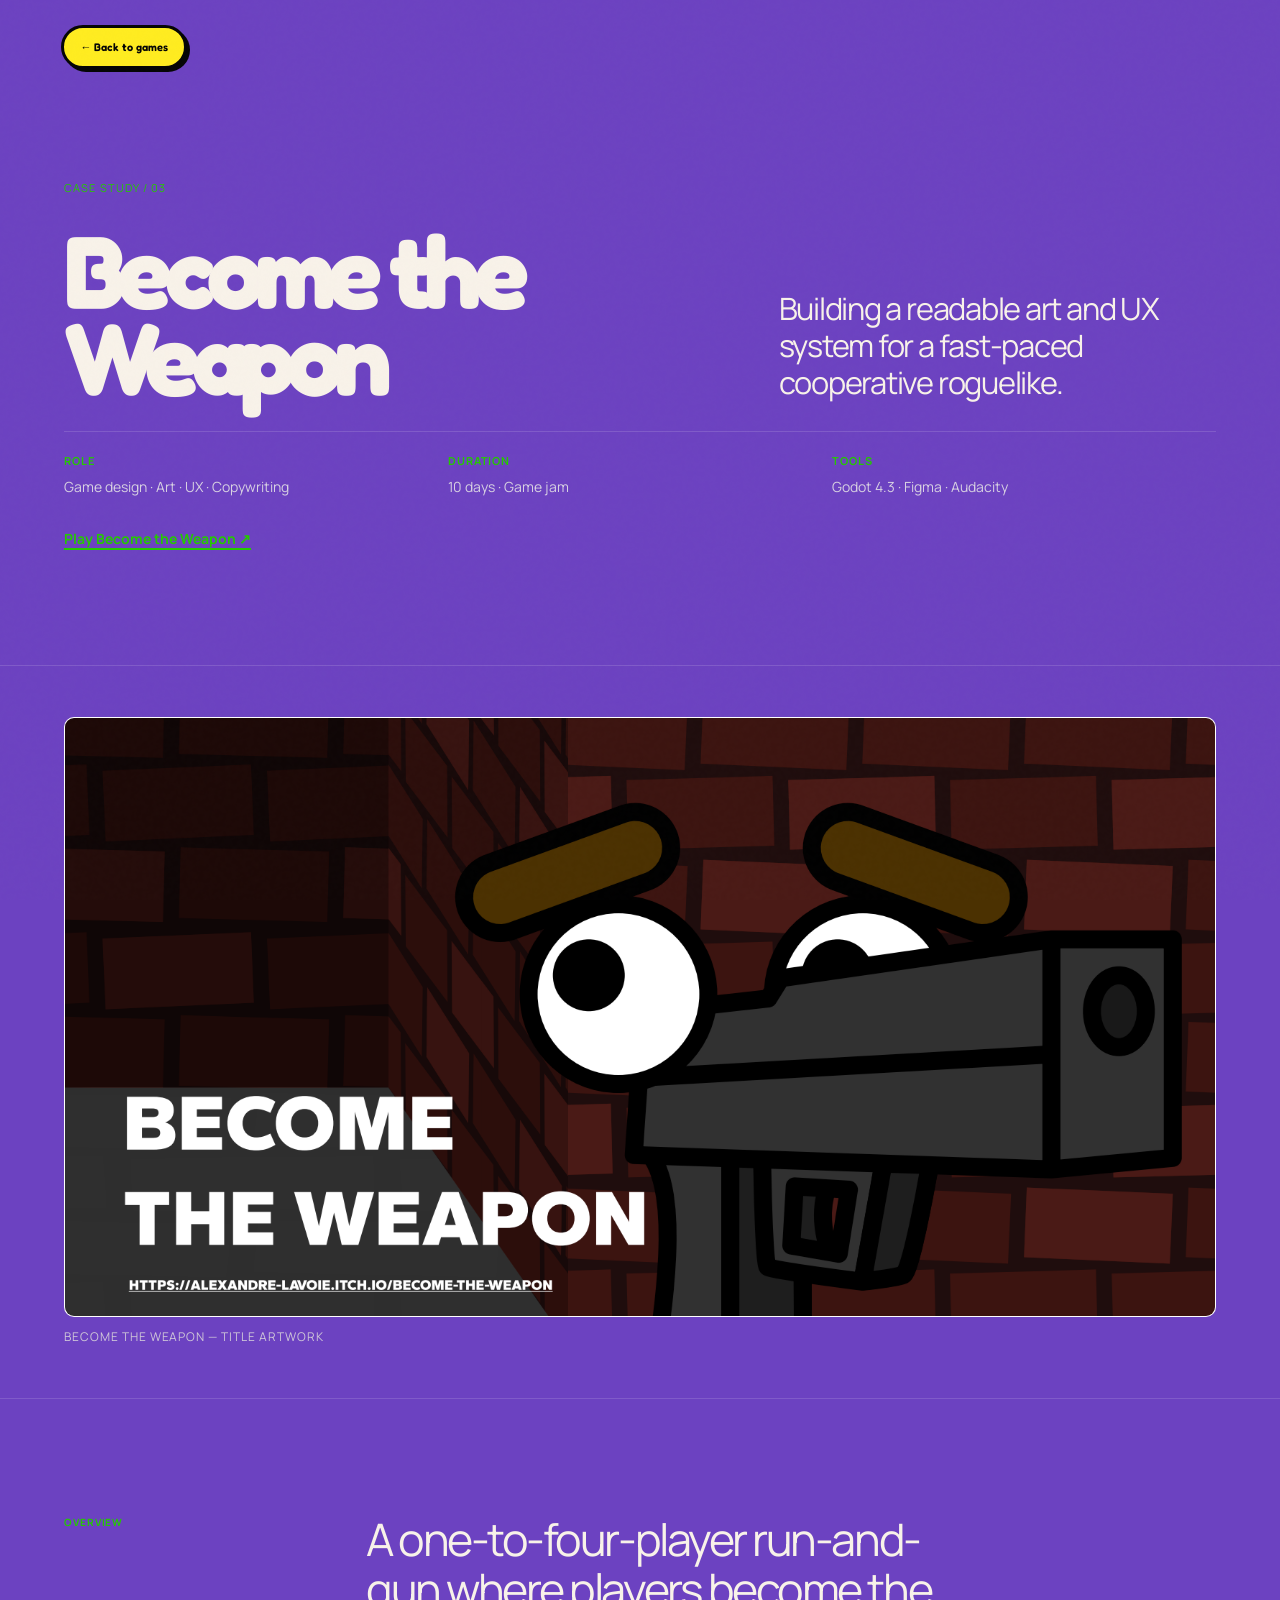
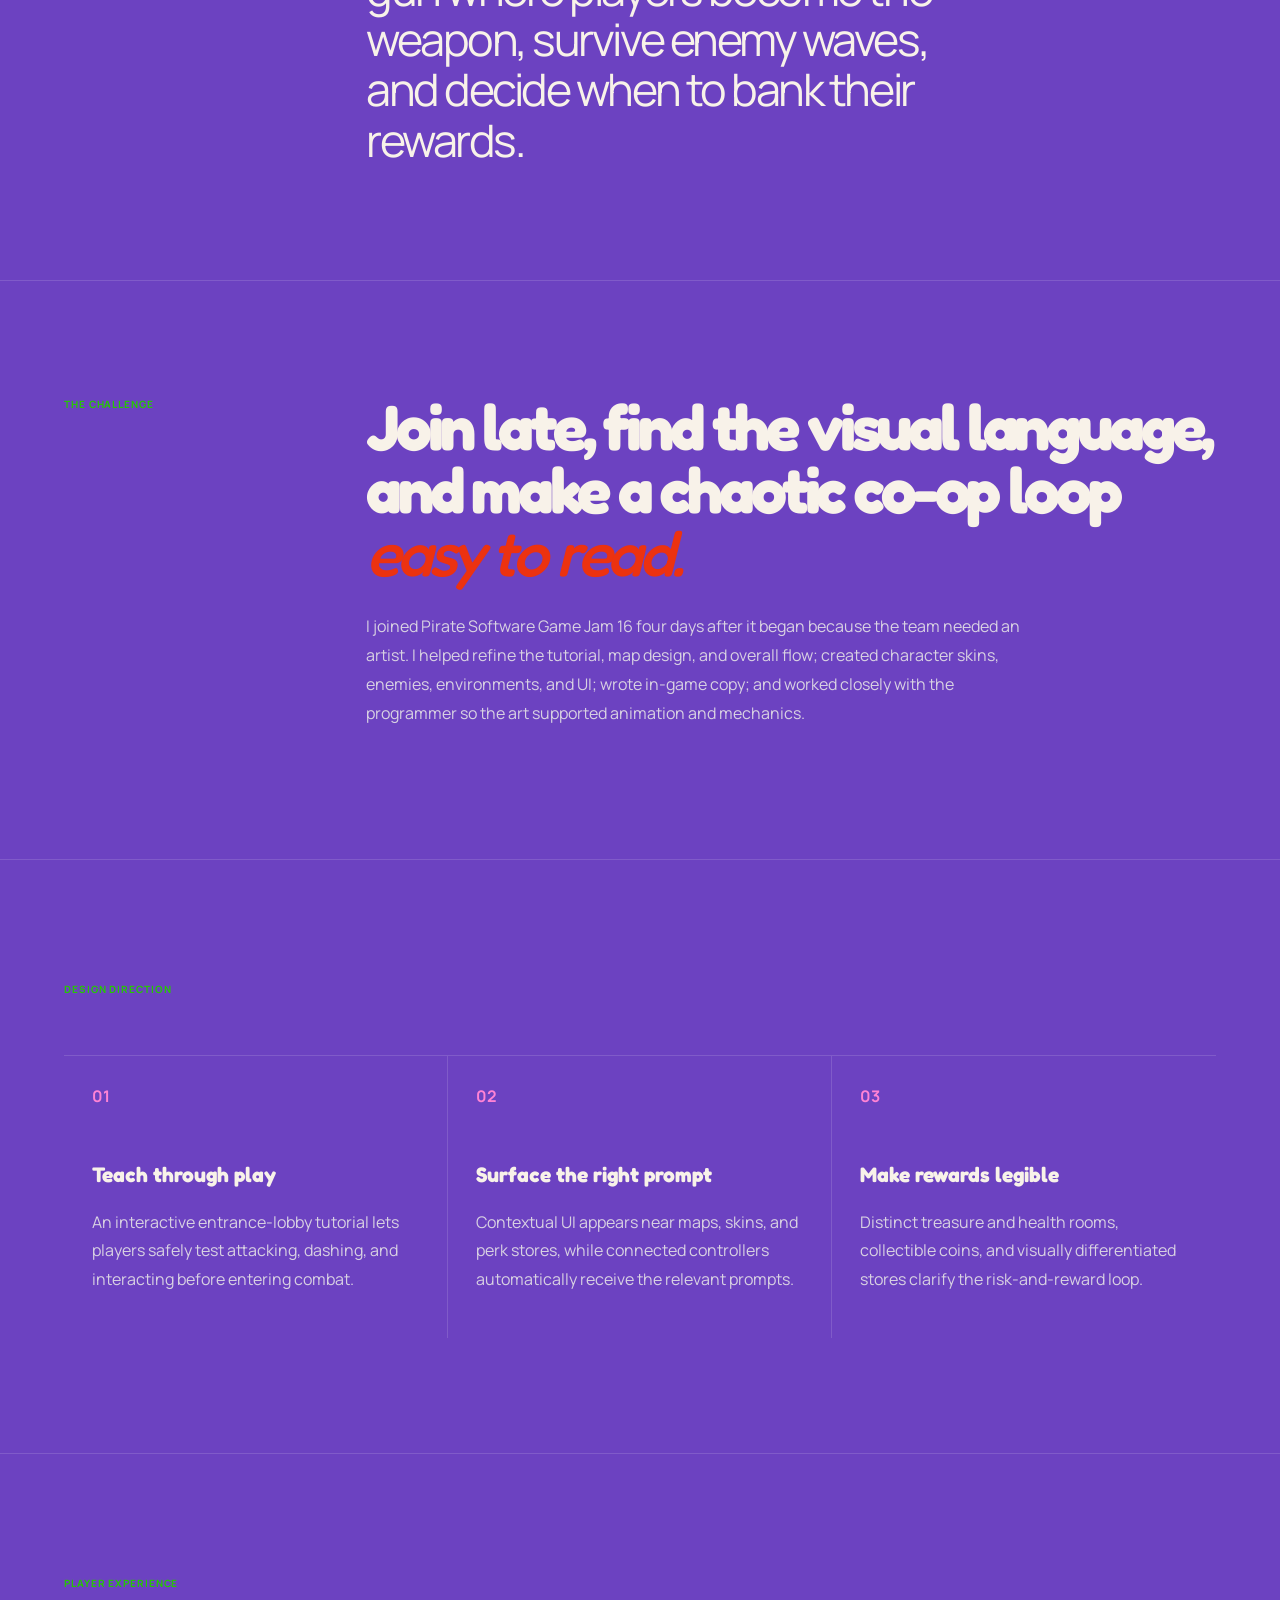
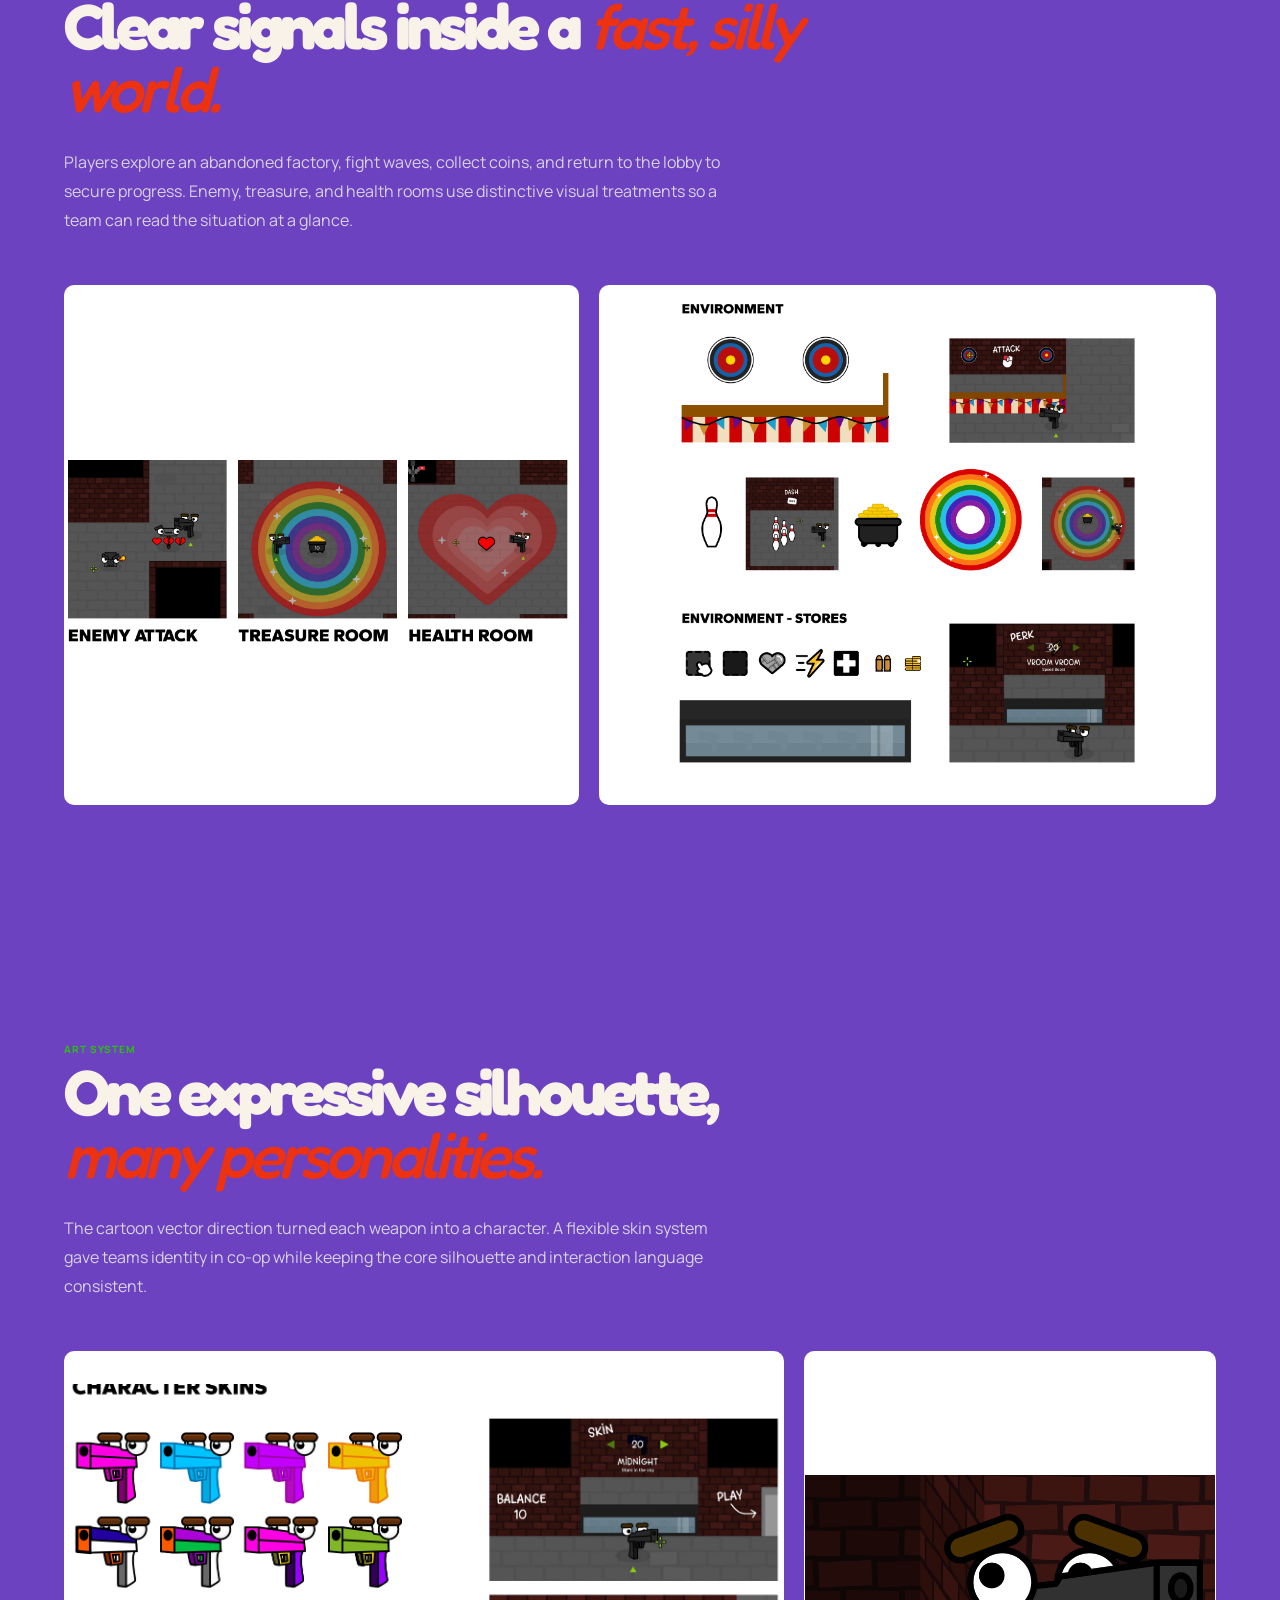
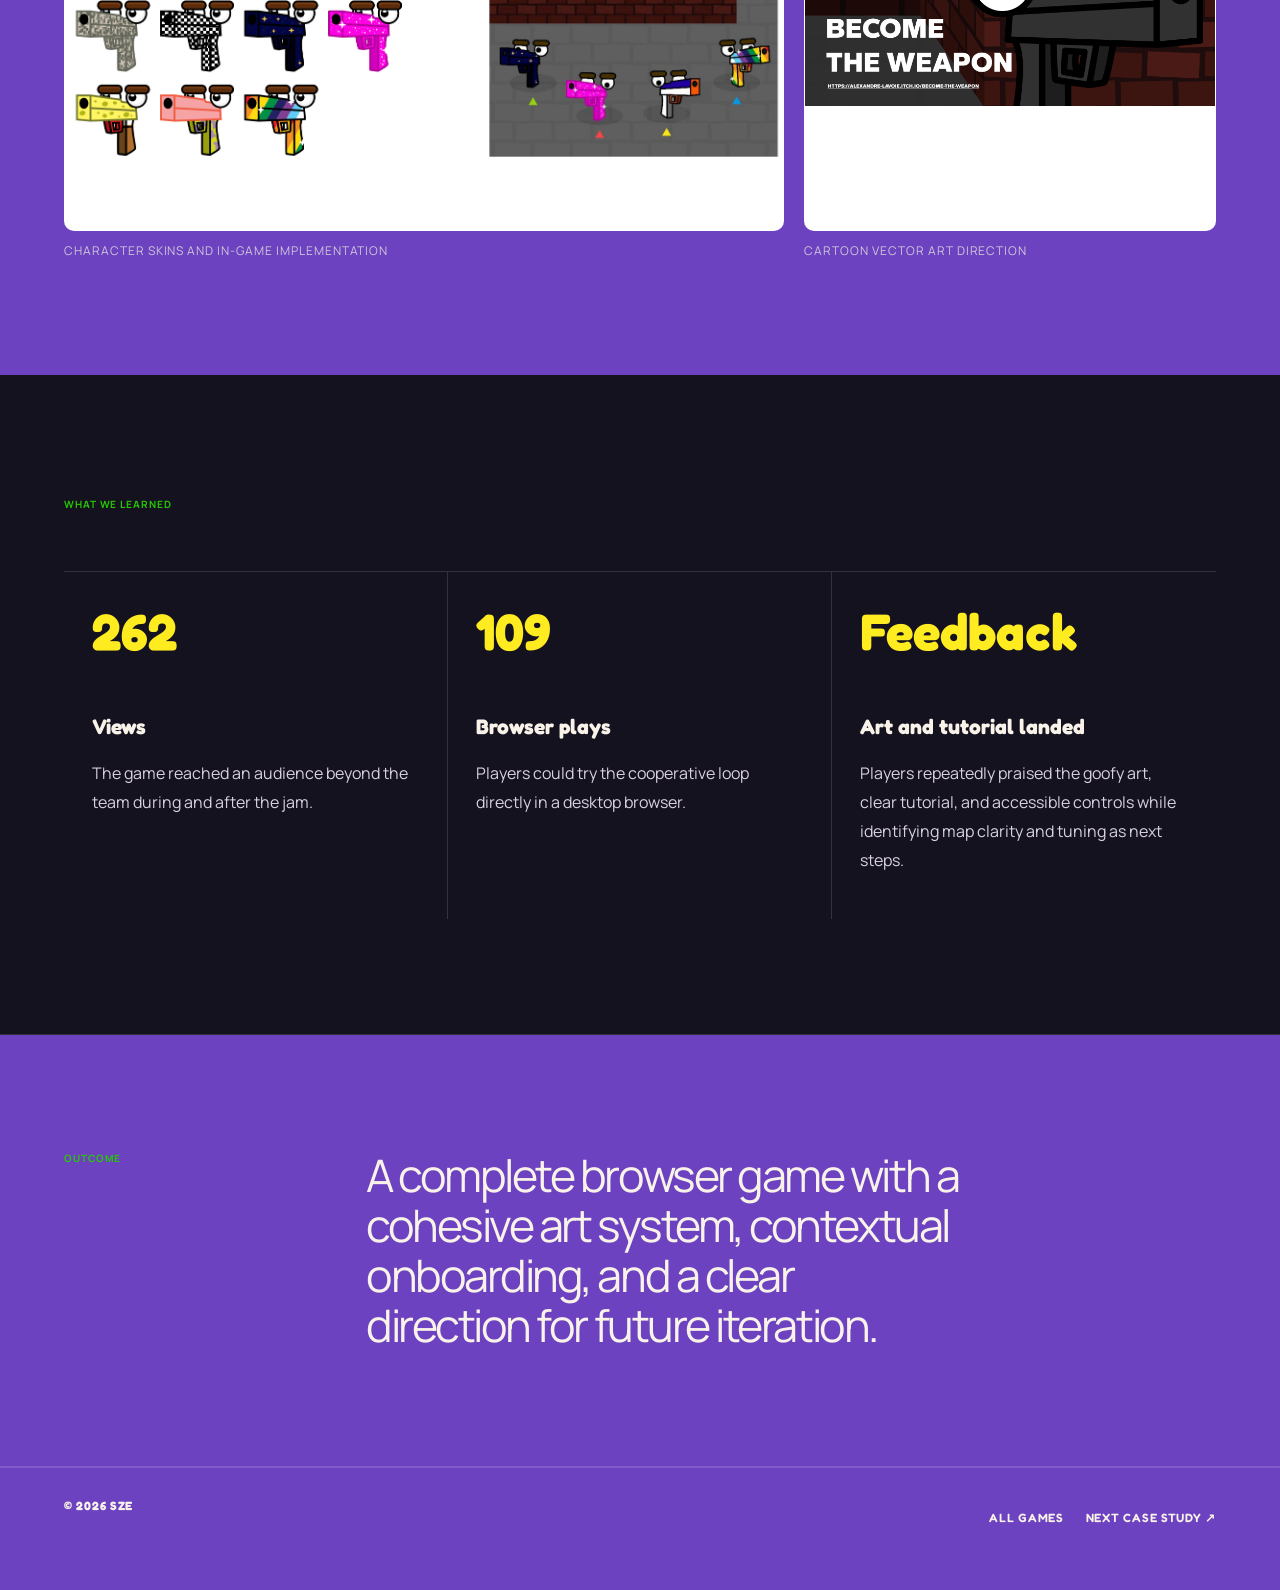
==== become-the-weapon.html @ bfa80928 "added case study" ====
<!doctype html><html lang="en"><head><meta charset="UTF-8" /><meta name="viewport" content="width=device-width, initial-scale=1.0" /><meta name="description" content="Become the Weapon game design, art, and UX case study by SZE." /><title>Become the Weapon — SZE</title><link rel="preconnect" href="https://fonts.googleapis.com" /><link rel="preconnect" href="https://fonts.gstatic.com" crossorigin /><link href="https://fonts.googleapis.com/css2?family=Fredoka:wght@500;600;700&family=Manrope:wght@400;500;600;700;800&display=swap" rel="stylesheet" /><link rel="stylesheet" href="styles.css" /></head>
<body class="case-page weapon-case"><a class="skip-link" href="#main-content">Skip to content</a><div class="grain" aria-hidden="true"></div><main id="main-content">
  <section class="case-hero"><button class="back-button" data-back>← Back to games</button><div class="case-label">Case study / 03</div><h1>Become the Weapon</h1><p class="case-lede">Building a readable art and UX system for a fast-paced cooperative roguelike.</p><div class="case-details"><span><b>Role</b>Game design · Art · UX · Copywriting</span><span><b>Duration</b>10 days · Game jam</span><span><b>Tools</b>Godot 4.3 · Figma · Audacity</span></div><a class="case-live-link" href="https://alexandre-lavoie.itch.io/become-the-weapon" target="_blank" rel="noopener noreferrer">Play Become the Weapon ↗</a></section>
  <figure class="title-banner weapon-banner"><img src="assets/become-weapon-cover.png" alt="Become the Weapon title art" /><figcaption>Become the Weapon — title artwork</figcaption></figure>
  <section class="case-summary"><span>Overview</span><p>A one-to-four-player run-and-gun where players become the weapon, survive enemy waves, and decide when to bank their rewards.</p></section>
  <section class="case-section two-column"><span>The challenge</span><div><h2>Join late, find the visual language, and make a chaotic co-op loop <em>easy to read.</em></h2><p>I joined Pirate Software Game Jam 16 four days after it began because the team needed an artist. I helped refine the tutorial, map design, and overall flow; created character skins, enemies, environments, and UI; wrote in-game copy; and worked closely with the programmer so the art supported animation and mechanics.</p></div></section>
  <section class="case-section decisions"><span>Design direction</span><div class="decision-list"><article><b>01</b><h3>Teach through play</h3><p>An interactive entrance-lobby tutorial lets players safely test attacking, dashing, and interacting before entering combat.</p></article><article><b>02</b><h3>Surface the right prompt</h3><p>Contextual UI appears near maps, skins, and perk stores, while connected controllers automatically receive the relevant prompts.</p></article><article><b>03</b><h3>Make rewards legible</h3><p>Distinct treasure and health rooms, collectible coins, and visually differentiated stores clarify the risk-and-reward loop.</p></article></div></section>
  <section class="case-showcase"><div class="showcase-copy"><span>Player experience</span><h2>Clear signals inside a <em>fast, silly world.</em></h2><p>Players explore an abandoned factory, fight waves, collect coins, and return to the lobby to secure progress. Enemy, treasure, and health rooms use distinctive visual treatments so a team can read the situation at a glance.</p></div><div class="case-image-grid weapon-gameplay-grid"><img src="assets/become-weapon-gameplay.png" alt="Enemy, treasure, and health room gameplay examples" /><img src="assets/become-weapon-environments.png" alt="Environment artwork and gameplay implementation" /></div></section>
  <section class="case-evidence"><div class="evidence-heading"><span>Art system</span><h2>One expressive silhouette, <em>many personalities.</em></h2><p>The cartoon vector direction turned each weapon into a character. A flexible skin system gave teams identity in co-op while keeping the core silhouette and interaction language consistent.</p></div><div class="evidence-grid weapon-evidence-grid"><figure><img src="assets/become-weapon-skins.png" alt="Become the Weapon character skin designs and in-game implementation" /><figcaption>Character skins and in-game implementation</figcaption></figure><figure><img src="assets/become-weapon-cover.png" alt="Become the Weapon expressive gun character" /><figcaption>Cartoon vector art direction</figcaption></figure></div></section>
  <section class="case-section decisions results-section"><span>What we learned</span><div class="decision-list"><article><b>262</b><h3>Views</h3><p>The game reached an audience beyond the team during and after the jam.</p></article><article><b>109</b><h3>Browser plays</h3><p>Players could try the cooperative loop directly in a desktop browser.</p></article><article><b>Feedback</b><h3>Art and tutorial landed</h3><p>Players repeatedly praised the goofy art, clear tutorial, and accessible controls while identifying map clarity and tuning as next steps.</p></article></div></section>
  <section class="case-outcome"><span>Outcome</span><p>A complete browser game with a cohesive art system, contextual onboarding, and a clear direction for future iteration.</p></section>
  <footer class="case-footer"><span>© 2026 SZE</span><div><a href="index.html#games">All games</a><a href="mad-john.html">Next case study ↗</a></div></footer>
</main><script src="script.js?v=20260810-ux"></script></body></html>
---- styles.css ----
:root{--ink:#15121f;--paper:#f6f0e6;--pink:#ec4bb3;--acid:#d8f44b;--violet:#6b47d8;--line:rgba(21,18,31,.2)}
*{box-sizing:border-box}html{scroll-behavior:smooth}body{margin:0;background:var(--paper);color:var(--ink);font-family:Manrope,Arial,sans-serif}.grain{position:fixed;inset:0;pointer-events:none;z-index:20;opacity:.13;background-image:url("data:image/svg+xml,%3Csvg viewBox='0 0 180 180' xmlns='http://www.w3.org/2000/svg'%3E%3Cfilter id='n'%3E%3CfeTurbulence type='fractalNoise' baseFrequency='.9' numOctaves='3' stitchTiles='stitch'/%3E%3C/filter%3E%3Crect width='100%25' height='100%25' filter='url(%23n)' opacity='.2'/%3E%3C/svg%3E")}.site-header{height:82px;padding:0 4.8vw;display:flex;align-items:center;justify-content:space-between;border-bottom:1px solid var(--line);position:relative;z-index:5}.wordmark{font-size:14px;font-weight:800;letter-spacing:.08em;color:inherit;text-decoration:none}.wordmark span{font-weight:500;font-style:italic}.main-nav{display:flex;gap:32px;align-items:center}.main-nav a,footer a{color:inherit;text-decoration:none;font-size:13px;font-weight:600}.pill-link{padding:10px 16px;border:1px solid;border-radius:50px}.menu-toggle{display:none}.ambient{position:relative;overflow:hidden;background-image:radial-gradient(circle at 82% 24%,rgba(236,75,179,.16),transparent 25%),radial-gradient(circle at 12% 75%,rgba(216,244,75,.13),transparent 24%)}
.hero{padding:11vw 4.8vw 4vw;min-height:690px}.hero-intro{display:flex;justify-content:space-between;font-size:10px;font-weight:600;letter-spacing:.11em;text-transform:uppercase}.hero-copy{max-width:1100px;margin:6vw 0 5.5vw}.hero h1{font-size:clamp(49px,8vw,116px);letter-spacing:-.08em;line-height:.9;margin:0;max-width:10ch}.hero h1 em,.about-copy h2 em,.case-page h2 em{font-weight:500;color:var(--pink)}.hero-copy p{font-size:17px;line-height:1.65;max-width:480px;margin:35px 0 0}.hero-footer{display:flex;align-items:end;justify-content:space-between}.hero-footer>p{font-size:10px;letter-spacing:.1em;margin:0 4vw 15px 0}.circle-link{width:112px;height:112px;border:1px solid;border-radius:50%;padding:18px;display:flex;flex-direction:column;justify-content:space-between;color:inherit;text-decoration:none;font-size:12px;transition:.25s}.circle-link b{font-size:22px;align-self:end}.circle-link:hover{background:var(--ink);color:var(--paper);transform:rotate(8deg)}.hero-orbit{position:absolute;width:31vw;aspect-ratio:1;border:1px solid #15121f55;border-radius:50%;right:-7vw;top:18%;z-index:-1}.hero-orbit span{position:absolute;inset:13%;border:1px solid #15121f44;border-radius:50%}.hero-orbit:before,.hero-orbit:after{content:'';position:absolute;border-radius:50%}.hero-orbit:before{width:18px;height:18px;background:var(--pink);bottom:10%;left:12%}.hero-orbit:after{width:9px;height:9px;background:var(--acid);top:8%;right:14%}.hero-orbit i{position:absolute;left:-38px;top:50%;font-size:9px;font-style:normal;letter-spacing:.12em}
.manifesto{padding:44px 4.8vw;border-block:1px solid var(--line);display:flex;align-items:center;justify-content:space-between}.manifesto p{font-size:clamp(21px,2.7vw,39px);line-height:1.15;letter-spacing:-.04em;max-width:940px;margin:0}.manifesto strong{font-weight:500;color:var(--pink)}.manifesto>span{font-size:34px;color:var(--pink)}.games-section{padding:10vw 4.8vw}.section-heading{display:grid;grid-template-columns:15% 1fr 25%;margin-bottom:8vw;align-items:start}.section-heading>span,.eyebrow{font-size:10px;font-weight:600;letter-spacing:.1em;text-transform:uppercase}.section-heading h2{font-size:clamp(38px,5.5vw,76px);line-height:.9;letter-spacing:-.07em;margin:0}.section-heading p{font-size:13px;line-height:1.65;margin:0}.games-grid{display:grid;grid-template-columns:repeat(2,1fr);gap:5vw}.game-card:nth-child(2){margin-top:13vw}.game-art{display:block;height:min(38vw,520px);overflow:hidden;background:#21172e}.game-art img{width:100%;height:100%;display:block;object-fit:cover;transition:transform .5s ease}.game-art:hover img{transform:scale(1.025)}.game-meta{display:flex;justify-content:space-between;font-size:10px;letter-spacing:.09em;margin:15px 0}.game-title{border-top:1px solid;padding-top:14px;display:grid;grid-template-columns:1fr 1.2fr;gap:14px}.game-title h3{font-size:27px;letter-spacing:-.06em;margin:0}.game-title p{font-size:12px;line-height:1.6;margin:0}.game-title a{grid-column:2;color:inherit;font-size:12px;font-weight:700;text-decoration:none}.more-games{margin-top:9vw;padding:24px 0;border-block:1px solid var(--line);display:flex;justify-content:space-between;font-size:12px;text-transform:uppercase;letter-spacing:.06em}.more-games a{font-size:18px;text-transform:none;letter-spacing:-.03em;color:inherit;text-decoration:none}.more-games b{color:var(--pink)}
.about-section{padding:10vw 4.8vw;background-color:#e8dedf;display:grid;grid-template-columns:18% 1.35fr 1fr;gap:5vw}.about-stamp{font-size:10px;line-height:1.5;letter-spacing:.12em}.about-stamp span{display:block;color:var(--pink);font-size:30px;margin-top:12px}.about-copy h2{font-size:clamp(39px,5.1vw,72px);line-height:.94;letter-spacing:-.075em;margin:24px 0 35px}.about-copy p{max-width:530px;font-size:14px;line-height:1.75}.skills{margin-top:65px}.skills ul{list-style:none;padding:0;margin:24px 0}.skills li{display:flex;gap:20px;padding:15px 0;border-top:1px solid var(--line);font-size:13px}.skills b{font-size:10px;font-weight:500}.process-section{background:var(--ink);color:var(--paper);padding:10vw 4.8vw}.section-heading.light{grid-template-columns:15% 1fr}.process-grid{display:grid;grid-template-columns:repeat(3,1fr);border-top:1px solid #fff4}.process-grid>div{min-height:220px;padding:25px 8% 0 0;border-right:1px solid #fff4}.process-grid>div+div{padding-left:8%}.process-grid>div:last-child{border:0}.process-grid span{font-size:10px;color:var(--acid)}.process-grid h3{font-size:22px;letter-spacing:-.05em;margin:46px 0 14px}.process-grid p{font-size:12px;line-height:1.65;color:#d8d1e2}.contact-section{padding:9vw 4.8vw 100px;background-color:var(--violet);color:#fff6e9}.contact-top{display:flex;justify-content:space-between;font-size:12px}.contact-top p{margin:0}.contact-section h2{font-size:clamp(42px,7.1vw,104px);line-height:.92;letter-spacing:-.08em;margin:12vw 0}.contact-section h2 a{color:inherit;text-decoration:none;font-weight:500;font-style:italic}.contact-section h2 span{font-size:.5em;color:var(--acid)}footer{display:flex;justify-content:space-between;border-top:1px solid #fff7;padding-top:18px;font-size:10px;text-transform:uppercase;letter-spacing:.06em}footer div{display:flex;gap:22px}footer a{font-size:10px}.bottom-nav{position:fixed;z-index:15;left:50%;bottom:17px;transform:translateX(-50%);display:flex;align-items:center;gap:4px;padding:5px;background:#15121fe8;border:1px solid #ffffff20;border-radius:50px;backdrop-filter:blur(12px);box-shadow:0 8px 30px #0005}.bottom-nav a{padding:9px 14px;border-radius:40px;color:#eee8f2;text-decoration:none;font-size:10px;font-weight:700}.bottom-nav a.active{background:var(--pink);color:#fff}.bottom-nav-wordmark{color:var(--acid)!important}.reveal{opacity:0;transform:translateY(22px);transition:opacity .7s ease,transform .7s ease}.reveal.visible{opacity:1;transform:none}
/* Case studies */
.case-page{background:var(--ink);color:#f8f2e9}.back-button{position:fixed;top:25px;left:4.8vw;z-index:10;padding:11px 16px;border:1px solid #fff4;border-radius:50px;background:#15121fdd;color:inherit;font:600 11px Manrope;cursor:pointer;backdrop-filter:blur(10px)}.case-hero{padding:clamp(120px,14vw,190px) 5vw 9vw;border-bottom:1px solid #fff2;display:grid;grid-template-columns:1fr .7fr;gap:30px 7vw}.case-label{grid-column:1/-1;color:var(--acid);font-size:11px;text-transform:uppercase;letter-spacing:.1em}.case-hero h1{font-size:clamp(60px,9vw,130px);line-height:.85;letter-spacing:-.085em;margin:0}.case-lede{font-size:clamp(20px,2.4vw,34px);line-height:1.2;letter-spacing:-.04em;margin:0;align-self:end}.case-details{grid-column:1/-1;display:grid;grid-template-columns:repeat(3,1fr);border-top:1px solid #fff2;padding-top:20px}.case-details span{font-size:12px;color:#d8d1e2}.case-details b{display:block;color:#ff83d5;font-size:9px;letter-spacing:.08em;text-transform:uppercase;margin-bottom:7px}.case-live-link{grid-column:1/-1;color:var(--acid);font-size:12px;font-weight:700;text-decoration:none}.case-summary,.case-section,.case-showcase,.case-evidence,.case-outcome{padding:clamp(70px,9vw,125px) 5vw}.case-summary,.case-section.two-column,.case-outcome{display:grid;grid-template-columns:.35fr 1.4fr;gap:7vw;border-bottom:1px solid #fff2}.case-summary>span,.case-section>span,.case-outcome>span,.showcase-copy>span,.evidence-heading>span{color:var(--acid);font-size:10px;font-weight:700;letter-spacing:.09em;text-transform:uppercase}.case-summary p,.case-outcome p{font-size:clamp(27px,3.5vw,50px);line-height:1.05;letter-spacing:-.055em;max-width:22ch;margin:0}.case-section h2,.showcase-copy h2,.evidence-heading h2{font-size:clamp(38px,5vw,70px);line-height:.98;letter-spacing:-.065em;margin:0 0 28px}.case-section p,.showcase-copy p,.evidence-heading p{font-size:14px;line-height:1.8;color:#d8d1e2;max-width:60ch}.decisions{border-bottom:1px solid #fff2}.decision-list{display:grid;grid-template-columns:repeat(3,1fr);margin-top:55px;border-top:1px solid #fff2}.decision-list article{padding:28px;min-height:250px;border-right:1px solid #fff2}.decision-list article:last-child{border:0}.decision-list b{color:#ff83d5}.decision-list h3{margin:48px 0 15px;font-size:21px}.decision-list p{font-size:12px;line-height:1.7}.showcase-copy,.evidence-heading{max-width:760px}.case-image-grid,.evidence-grid{display:grid;grid-template-columns:repeat(2,1fr);gap:20px;margin-top:50px}.case-image-grid img,.evidence-grid img,.title-banner img{display:block;width:100%;border-radius:10px;border:1px solid #fff2;background:#fff;object-fit:cover}.case-image-grid img{height:min(38vw,540px)}.title-banner{padding:4vw 5vw;margin:0;border-bottom:1px solid #fff2}.title-banner img{max-height:600px}.title-banner figcaption,.evidence-grid figcaption{font-size:10px;color:#cfc7d8;text-transform:uppercase;letter-spacing:.08em;margin-top:10px}.evidence-grid figure{margin:0}.evidence-grid img{height:300px;object-fit:contain}.case-footer{padding:28px 5vw 50px;border-top:1px solid #fff2}.case-footer a{color:#f8f2e9}
@media(max-width:760px){.site-header{height:68px;padding:0 6vw}.menu-toggle{display:block;border:0;background:none;width:30px}.menu-toggle span{display:block;border-top:2px solid;margin:6px 0}.main-nav{display:none;position:absolute;top:68px;left:0;right:0;padding:24px 6vw;background:var(--paper);flex-direction:column;align-items:flex-start}.main-nav.open{display:flex}.hero{padding:110px 6vw 55px;min-height:650px}.hero-intro{gap:20px}.hero-copy{margin:80px 0}.hero h1{font-size:clamp(52px,15vw,78px)}.hero-orbit{width:76vw;right:-34vw;top:22%}.hero-footer>p{display:none}.manifesto,.games-section,.about-section,.process-section,.contact-section{padding-left:6vw;padding-right:6vw}.section-heading{display:block}.section-heading>span{display:block;margin-bottom:26px}.section-heading p{margin-top:24px;max-width:270px}.games-grid{grid-template-columns:1fr;gap:75px}.game-card:nth-child(2){margin-top:0}.game-art{height:105vw}.game-title{grid-template-columns:1fr}.game-title a{grid-column:auto}.more-games{gap:20px}.about-section{display:block}.about-stamp{margin-bottom:70px}.skills{margin-top:50px}.process-grid{grid-template-columns:1fr}.process-grid>div,.process-grid>div+div{min-height:auto;padding:25px 0 35px;border-right:0;border-bottom:1px solid #fff3}.process-grid h3{margin:28px 0 12px}.contact-top{display:block}.contact-section h2{margin:100px 0 120px}footer{align-items:flex-start;gap:25px}footer>span:last-child{display:none}.bottom-nav a{padding:9px 10px}.bottom-nav-wordmark{display:none}.case-hero{display:block;padding:110px 24px 60px}.case-label{margin-bottom:25px}.case-lede{margin:32px 0}.case-details{grid-template-columns:1fr;gap:18px}.case-live-link{display:block;margin-top:28px}.case-summary,.case-section.two-column,.case-outcome{display:block;padding:64px 24px}.case-summary>span,.case-section>span,.case-outcome>span{display:block;margin-bottom:28px}.case-showcase,.case-evidence,.decisions{padding:64px 24px}.decision-list,.case-image-grid,.evidence-grid{grid-template-columns:1fr}.decision-list article{min-height:0;border-right:0;border-bottom:1px solid #fff2;padding:26px 0}.decision-list h3{margin:25px 0 12px}.case-image-grid img,.evidence-grid img{height:auto}.title-banner{padding:24px}.case-footer{padding:24px 24px 100px}}
@media(prefers-reduced-motion:reduce){html{scroll-behavior:auto}.reveal{opacity:1;transform:none;transition:none}.game-art img{transition:none}}

/* Oupelaye Studio brand layer */
:root{--ink:#050505;--paper:#ffec20;--pink:#ec3210;--acid:#25c900;--violet:#6c42c1;--orange:#f08a00;--blue:#0752c7;--line:#050505}
body{background:var(--paper);color:var(--ink)}
h1,h2,h3,.wordmark,.main-nav,.bottom-nav,.game-meta,.eyebrow,.section-heading>span{font-family:Fredoka,Manrope,sans-serif}
.grain{opacity:.08}
.site-header{height:92px;background:var(--paper);border-bottom:4px solid var(--ink);padding:0 3.5vw}
.wordmark{display:flex;align-items:center;gap:11px;font-size:20px;letter-spacing:.02em}.wordmark img{width:57px;height:57px;object-fit:contain}.wordmark span{font-style:normal;font-weight:700}
.main-nav{gap:12px}.main-nav a{padding:10px 16px;border:3px solid transparent;border-radius:999px;font-size:13px}.main-nav a:hover{border-color:var(--ink);background:#fff}.main-nav .pill-link{border:3px solid var(--ink);background:var(--acid);box-shadow:3px 3px 0 var(--ink)}
.hero{min-height:790px;padding:6vw 4.8vw 3.5vw;background-color:var(--paper);background-image:radial-gradient(var(--ink) 1.4px,transparent 1.4px);background-size:24px 24px;border-bottom:4px solid var(--ink)}
.hero:before{content:'';position:absolute;inset:0;background:linear-gradient(90deg,var(--paper) 0%,var(--paper) 45%,transparent 72%);z-index:-1}
.hero-intro{position:relative;z-index:2;max-width:100%;font-family:Fredoka,sans-serif;font-size:11px;font-weight:700}
.hero-copy{position:relative;z-index:2;margin:5vw 0 4vw;max-width:730px}.hero h1{font-size:clamp(72px,9.2vw,140px);line-height:.78;letter-spacing:-.07em;text-transform:uppercase;max-width:none;text-shadow:5px 5px 0 #fff}.hero h1 em{display:inline-block;margin-top:.1em;padding:0 .12em .08em;color:#fff;background:var(--pink);border:5px solid var(--ink);border-radius:28px;font-style:normal;transform:rotate(-2deg);box-shadow:7px 7px 0 var(--ink)}.hero-copy p{max-width:510px;padding:15px 18px;background:#fff;border:4px solid var(--ink);border-radius:18px;box-shadow:5px 5px 0 var(--ink);font-weight:700}.fun-badge{position:absolute;right:0;top:-5px;z-index:3;width:92px;height:92px;display:grid;place-content:center;text-align:center;background:#fff;border:4px solid var(--ink);border-radius:50%;font-family:Fredoka,sans-serif;font-weight:700;line-height:.9;transform:rotate(10deg);box-shadow:5px 5px 0 var(--ink)}.fun-badge small{font-size:8px}.hero-character{position:absolute;z-index:1;right:4.5vw;bottom:-9px;width:min(36vw,480px);height:78%;display:flex;justify-content:center;align-items:end}.hero-character:before{content:'';position:absolute;width:92%;aspect-ratio:1;border-radius:50%;background:#fff;border:5px solid var(--ink);box-shadow:12px 12px 0 var(--ink)}.hero-character img{position:relative;z-index:2;width:72%;height:94%;object-fit:contain;object-position:bottom;filter:drop-shadow(8px 10px 0 #000)}.character-spark{position:absolute;z-index:3;font:700 38px Fredoka;color:var(--pink);-webkit-text-stroke:2px var(--ink)}.spark-one{left:4%;top:21%;transform:rotate(-12deg)}.spark-two{right:0;top:8%;color:var(--acid);transform:rotate(14deg)}.hero-footer{position:relative;z-index:3}.circle-link{background:var(--acid);border:4px solid var(--ink);box-shadow:5px 5px 0 var(--ink);font-family:Fredoka,sans-serif;font-weight:700}.circle-link:hover{background:#fff;color:var(--ink);transform:rotate(-7deg)}.hero-footer>p{padding:8px 12px;background:#fff;border:3px solid;border-radius:20px;font-family:Fredoka,sans-serif;font-weight:700}.hero-orbit{display:none}
.manifesto{min-height:210px;padding:34px 4.8vw;background:var(--ink);color:#fff;border-block:0}.manifesto p{max-width:1050px;font-family:Fredoka,sans-serif;font-size:clamp(28px,3.6vw,52px);font-weight:600}.manifesto strong{color:var(--acid)}.manifesto img{width:145px;filter:drop-shadow(5px 5px 0 var(--pink));transform:rotate(6deg)}
.games-section{background:#fff7da;padding-top:8vw;border-bottom:4px solid var(--ink)}.section-heading>span{display:inline-block;width:max-content;padding:7px 11px;background:var(--ink);color:#fff;border-radius:20px}.section-heading h2{font-size:clamp(48px,6.5vw,92px);text-transform:uppercase;letter-spacing:-.055em}.section-heading p{padding:12px;border:3px solid var(--ink);border-radius:15px;background:var(--paper);font-weight:700;box-shadow:4px 4px 0 var(--ink)}
.game-card{position:relative}.game-card:before{content:'PLAY ME!';position:absolute;z-index:3;right:-16px;top:-22px;padding:10px 14px;background:var(--acid);border:3px solid var(--ink);border-radius:50%;font:700 12px Fredoka;transform:rotate(9deg);box-shadow:3px 3px 0 var(--ink)}.game-card:nth-child(2):before{content:'3RD PLACE!';background:var(--paper);transform:rotate(-7deg)}.game-art{border:5px solid var(--ink);border-radius:28px;box-shadow:10px 10px 0 var(--ink)}.game-meta{margin:22px 0 12px;font-weight:700}.game-meta span{padding:6px 9px;border:2px solid var(--ink);border-radius:20px}.game-meta span:first-child{background:var(--paper)}.game-title{border-top:4px solid var(--ink)}.game-title h3{font-size:38px;text-transform:uppercase}.game-title a{font-family:Fredoka,sans-serif;font-size:14px}.more-games{border-block:4px solid var(--ink);font-family:Fredoka,sans-serif;font-weight:700}.more-games a{padding:10px 14px;background:var(--pink);color:#fff;border:3px solid var(--ink);border-radius:16px;box-shadow:4px 4px 0 var(--ink)}.more-games b{color:var(--paper)}
.about-section{position:relative;overflow:hidden;grid-template-columns:30% 1.2fr .8fr;background:var(--orange);border-bottom:4px solid var(--ink);background-image:linear-gradient(135deg,transparent 0 48%,#0000000d 48% 52%,transparent 52%)}.about-stamp{height:560px;align-self:center}.about-stamp img{width:100%;height:100%;object-fit:contain;filter:drop-shadow(13px 15px 0 #000);transform:rotate(-7deg)}.about-copy .eyebrow,.skills .eyebrow{display:inline-block;padding:7px 11px;background:#fff;border:3px solid var(--ink);border-radius:20px;font-weight:700}.about-copy h2{font-size:clamp(48px,5.8vw,82px);text-transform:uppercase}.about-copy h2 em{display:inline-block;color:#fff;background:var(--blue);border:4px solid var(--ink);border-radius:20px;padding:0 .12em;box-shadow:5px 5px 0 var(--ink);font-style:normal}.about-copy p{font-weight:600}.skills{padding:20px;background:var(--paper);border:4px solid var(--ink);border-radius:24px;box-shadow:8px 8px 0 var(--ink)}.skills li{border-top:3px solid var(--ink);font-family:Fredoka,sans-serif;font-weight:600}
.process-section{background:var(--violet);border-bottom:4px solid var(--ink)}.process-section .section-heading>span{background:var(--acid);color:var(--ink);border:3px solid var(--ink)}.process-grid{border-top:4px solid var(--ink)}.process-grid>div{border-right:4px solid var(--ink)}.process-grid span{display:inline-grid;place-items:center;width:42px;height:42px;background:var(--paper);color:var(--ink);border:3px solid var(--ink);border-radius:50%;font:700 14px Fredoka}.process-grid h3{font-size:28px;text-transform:uppercase}.process-grid p{color:#fff;font-weight:600}
.contact-section{min-height:700px;background-color:var(--paper);background-image:radial-gradient(var(--pink) 2px,transparent 2px);background-size:32px 32px;color:var(--ink)}.contact-section:before{content:'';position:absolute;inset:0;background:linear-gradient(90deg,var(--paper) 0 63%,transparent);z-index:-1}.contact-top{font-family:Fredoka,sans-serif;font-weight:700}.contact-logo{position:absolute;right:5vw;top:12%;width:min(30vw,390px);filter:drop-shadow(12px 12px 0 var(--ink));transform:rotate(7deg)}.contact-section h2{position:relative;z-index:2;max-width:950px;font-family:Fredoka,sans-serif;text-transform:uppercase}.contact-section h2 a{display:inline-block;margin-top:12px;padding:6px 18px 12px;background:var(--pink);color:#fff;border:5px solid var(--ink);border-radius:25px;box-shadow:8px 8px 0 var(--ink);font-style:normal}footer{border-top:4px solid var(--ink);font-family:Fredoka,sans-serif;font-weight:700}
.bottom-nav{border:3px solid #fff;background:var(--ink);box-shadow:5px 5px 0 var(--pink)}.bottom-nav a{font-family:Fredoka,sans-serif}.bottom-nav a.active{background:var(--acid);color:var(--ink)}.bottom-nav-wordmark{color:var(--paper)!important}
.case-page{background:var(--violet)}.case-page h1,.case-page h2,.case-page h3{font-family:Fredoka,sans-serif}.back-button{background:var(--paper);color:var(--ink);border:3px solid var(--ink);box-shadow:3px 3px 0 var(--ink);font-family:Fredoka,sans-serif}.case-label,.case-details b,.case-summary>span,.case-section>span,.case-outcome>span,.showcase-copy>span,.evidence-heading>span{color:var(--acid)}
.weapon-card{grid-column:1/-1;margin-top:3vw}.weapon-card:before{content:'CO-OP CHAOS!';background:var(--orange)}.weapon-card .game-art{height:min(52vw,700px)}.weapon-card .game-art img{object-position:center}.weapon-card .game-title{grid-template-columns:1.1fr 1fr auto;align-items:start}.weapon-card .game-title a{grid-column:3}.weapon-case .case-hero h1{font-size:clamp(58px,8vw,116px);max-width:10ch}.weapon-banner img{aspect-ratio:16/9;object-fit:cover}.weapon-gameplay-grid{grid-template-columns:1fr 1.2fr}.weapon-gameplay-grid img{height:520px;object-fit:contain;background:#fff}.weapon-evidence-grid{grid-template-columns:1.4fr .8fr}.weapon-evidence-grid img{height:480px;object-fit:contain;background:#fff}.results-section{background:#15121f}.results-section .decision-list b{font:700 clamp(30px,4vw,58px) Fredoka;color:var(--paper)}
@media(max-width:760px){.site-header{height:76px}.wordmark img{width:48px;height:48px}.wordmark{font-size:18px}.main-nav{top:76px;border-bottom:4px solid var(--ink);background:var(--paper)}.main-nav a{padding:8px 12px}.menu-toggle{padding:7px;background:#fff;border:3px solid var(--ink);border-radius:10px;box-shadow:3px 3px 0 var(--ink)}.hero{min-height:810px;padding-top:70px}.hero:before{background:linear-gradient(var(--paper) 0 64%,transparent 88%)}.hero-intro span:last-child{display:none}.hero-copy{margin-top:52px}.hero h1{font-size:clamp(58px,17vw,82px);line-height:.82;text-shadow:3px 3px 0 #fff}.hero h1 em{border-width:4px;box-shadow:5px 5px 0 var(--ink);border-radius:18px}.hero-copy p{font-size:14px;max-width:90%;margin-top:28px}.fun-badge{width:70px;height:70px;right:-4px;top:-35px;font-size:12px}.hero-character{right:-12vw;width:72vw;height:47%;opacity:.95}.hero-character:before{border-width:4px;box-shadow:7px 7px 0 var(--ink)}.hero-character img{filter:drop-shadow(5px 6px 0 #000)}.hero-footer{position:absolute;left:6vw;bottom:45px}.manifesto{gap:20px}.manifesto img{width:92px}.manifesto p{font-size:25px}.games-section{padding-top:80px}.section-heading p{max-width:none}.game-art{border-radius:20px;box-shadow:7px 7px 0 var(--ink)}.game-title h3{font-size:31px}.about-section{padding-top:70px}.about-stamp{height:390px;margin-bottom:40px}.about-stamp img{max-width:300px;margin:auto;display:block}.about-copy h2{font-size:48px}.skills{margin-top:55px}.contact-logo{width:42vw;right:3vw;top:18%;opacity:.32}.contact-section h2{font-size:50px;margin-top:180px}.contact-section h2 a{border-width:4px}.bottom-nav-wordmark{display:block}.bottom-nav a{padding:9px 8px;font-size:9px}}

/* Readability and interaction safeguards */
body{font-size:16px;line-height:1.6}.skip-link{position:fixed;z-index:100;left:16px;top:12px;padding:12px 16px;background:#fff;color:var(--ink);border:3px solid var(--ink);border-radius:12px;box-shadow:4px 4px 0 var(--ink);font:700 14px Fredoka,Manrope,sans-serif;text-decoration:none;transform:translateY(-160%);transition:transform .18s ease}.skip-link:focus{transform:translateY(0)}
a,button{touch-action:manipulation}a:focus-visible,button:focus-visible{outline:4px solid #fff;outline-offset:3px;box-shadow:0 0 0 7px var(--blue)}.main-nav a,.bottom-nav a,.circle-link,.game-title a,.more-games a{min-height:44px;display:inline-flex;align-items:center;justify-content:center}.menu-toggle{min-width:44px;min-height:44px}.game-art:focus-visible{outline-color:var(--paper);box-shadow:0 0 0 5px var(--blue),10px 10px 0 var(--ink)}
.hero-intro,.hero-footer>p,.section-heading>span,.eyebrow,.game-meta,.title-banner figcaption,.evidence-grid figcaption{font-size:12px}.hero-copy p,.about-copy p{font-size:16px;line-height:1.72}.section-heading p{font-size:14px;line-height:1.65}.game-title p,.process-grid p,.decision-list p{font-size:14px;line-height:1.7}.game-title a,.case-live-link{font-size:14px;text-decoration:underline;text-decoration-thickness:2px;text-underline-offset:4px}.more-games{font-size:14px}.skills li{font-size:14px}.contact-top,footer{font-size:12px}footer a{font-size:12px;min-height:44px;display:inline-flex;align-items:center}.case-details span{font-size:14px;line-height:1.55}.case-details b{font-size:11px}.case-section p,.showcase-copy p,.evidence-heading p{font-size:16px;line-height:1.8;max-width:66ch}.case-summary p,.case-outcome p{line-height:1.12}.case-page .case-hero,.case-page .case-summary,.case-page .case-section,.case-page .case-showcase,.case-page .case-evidence,.case-page .case-outcome{scroll-margin-top:24px}.back-button{min-height:44px}
@media(max-width:760px){body{font-size:16px}.main-nav{gap:6px;padding-top:18px;padding-bottom:22px}.main-nav a{min-width:110px;justify-content:flex-start;font-size:15px}.main-nav .pill-link{justify-content:center}.hero-copy p{font-size:16px;line-height:1.6;max-width:94%}.game-meta{gap:8px;flex-wrap:wrap;font-size:11px}.game-title p,.process-grid p{font-size:15px}.about-copy p,.case-section p,.showcase-copy p,.evidence-heading p{font-size:16px}.bottom-nav{width:min(94vw,390px);justify-content:center;gap:1px;padding:5px}.bottom-nav a{min-height:44px;padding:8px 9px;font-size:11px;flex:1}.bottom-nav-wordmark{flex:0 0 auto!important}.contact-section{padding-bottom:130px}footer{padding-bottom:18px}.case-footer{padding-bottom:110px}.case-details span{font-size:15px}.case-summary p,.case-outcome p{font-size:32px}.decision-list p{font-size:15px}}
@media(max-width:760px){.weapon-card{grid-column:auto;margin-top:0}.weapon-card .game-art{height:64vw}.weapon-card .game-title{grid-template-columns:1fr}.weapon-card .game-title a{grid-column:auto}.weapon-case .case-hero h1{font-size:clamp(48px,14vw,72px);max-width:none}.weapon-gameplay-grid,.weapon-evidence-grid{grid-template-columns:1fr}.weapon-gameplay-grid img,.weapon-evidence-grid img{height:auto}.results-section .decision-list b{font-size:42px}}
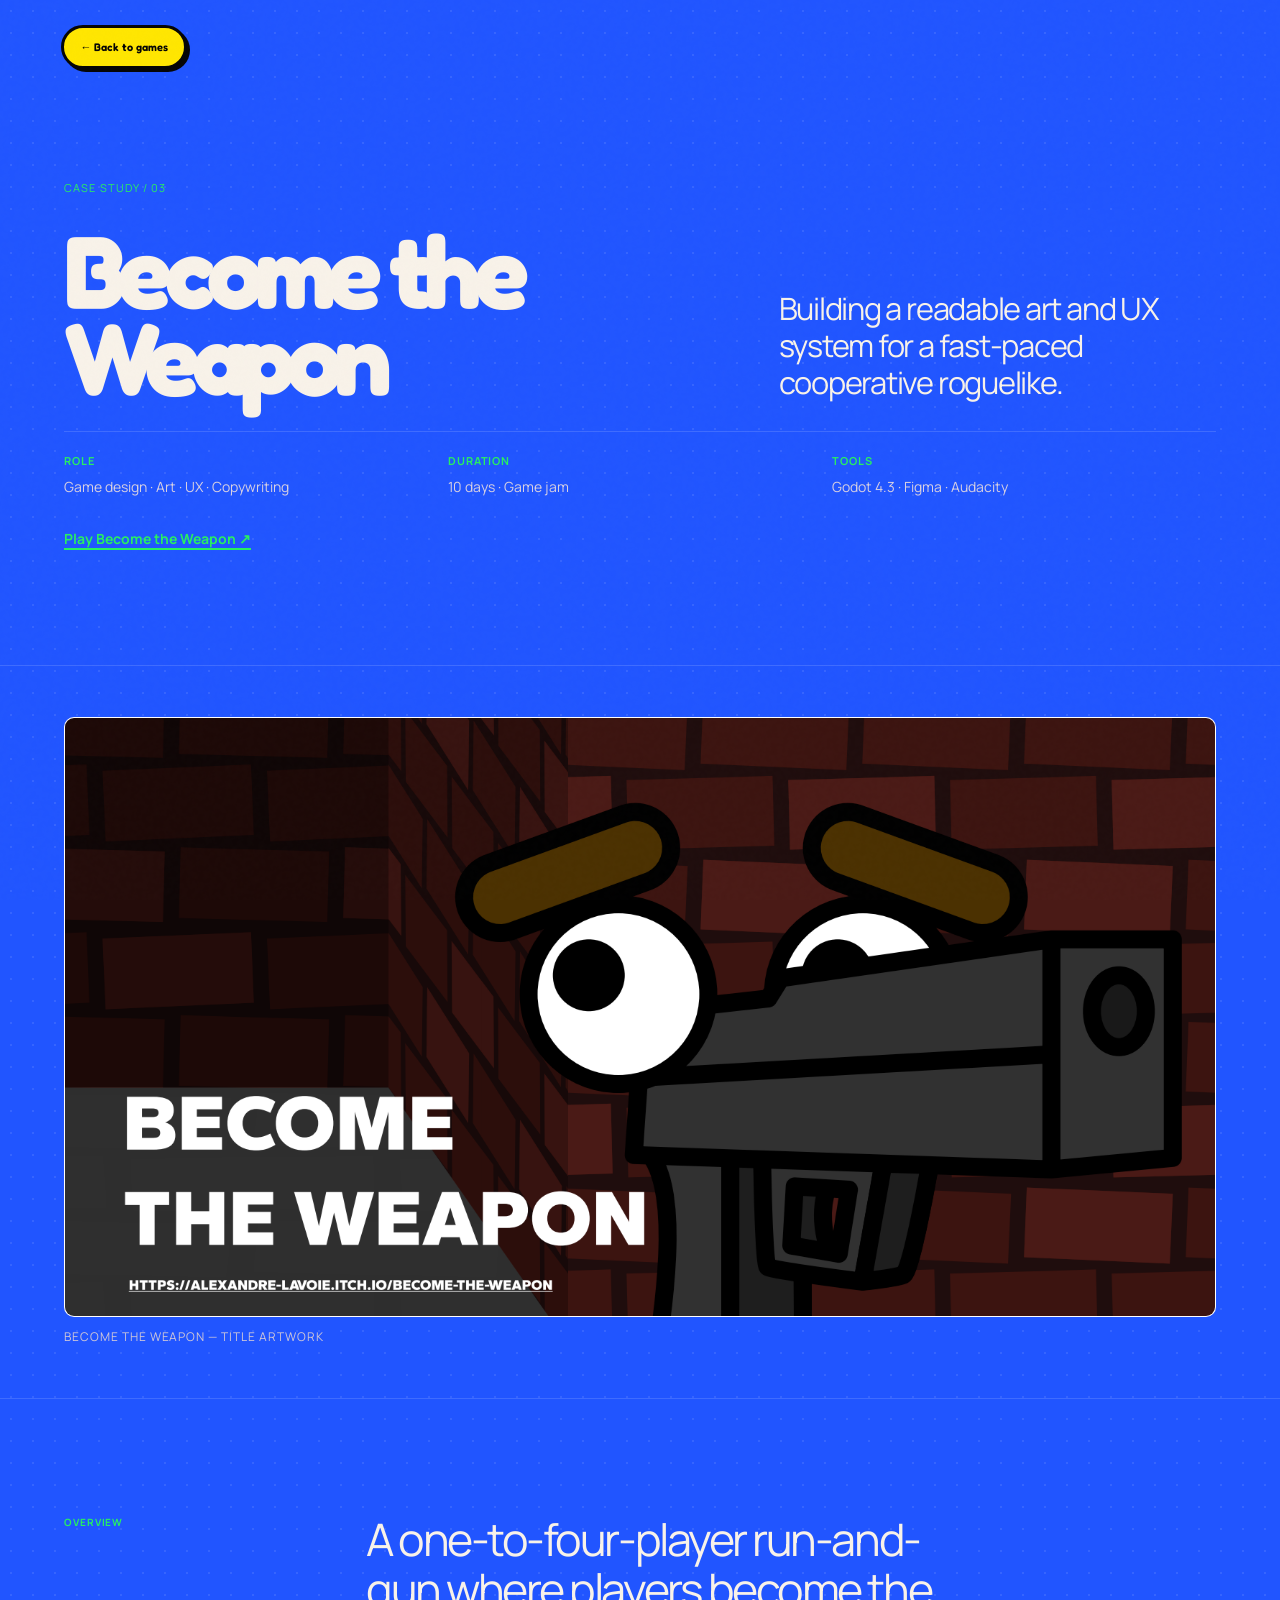
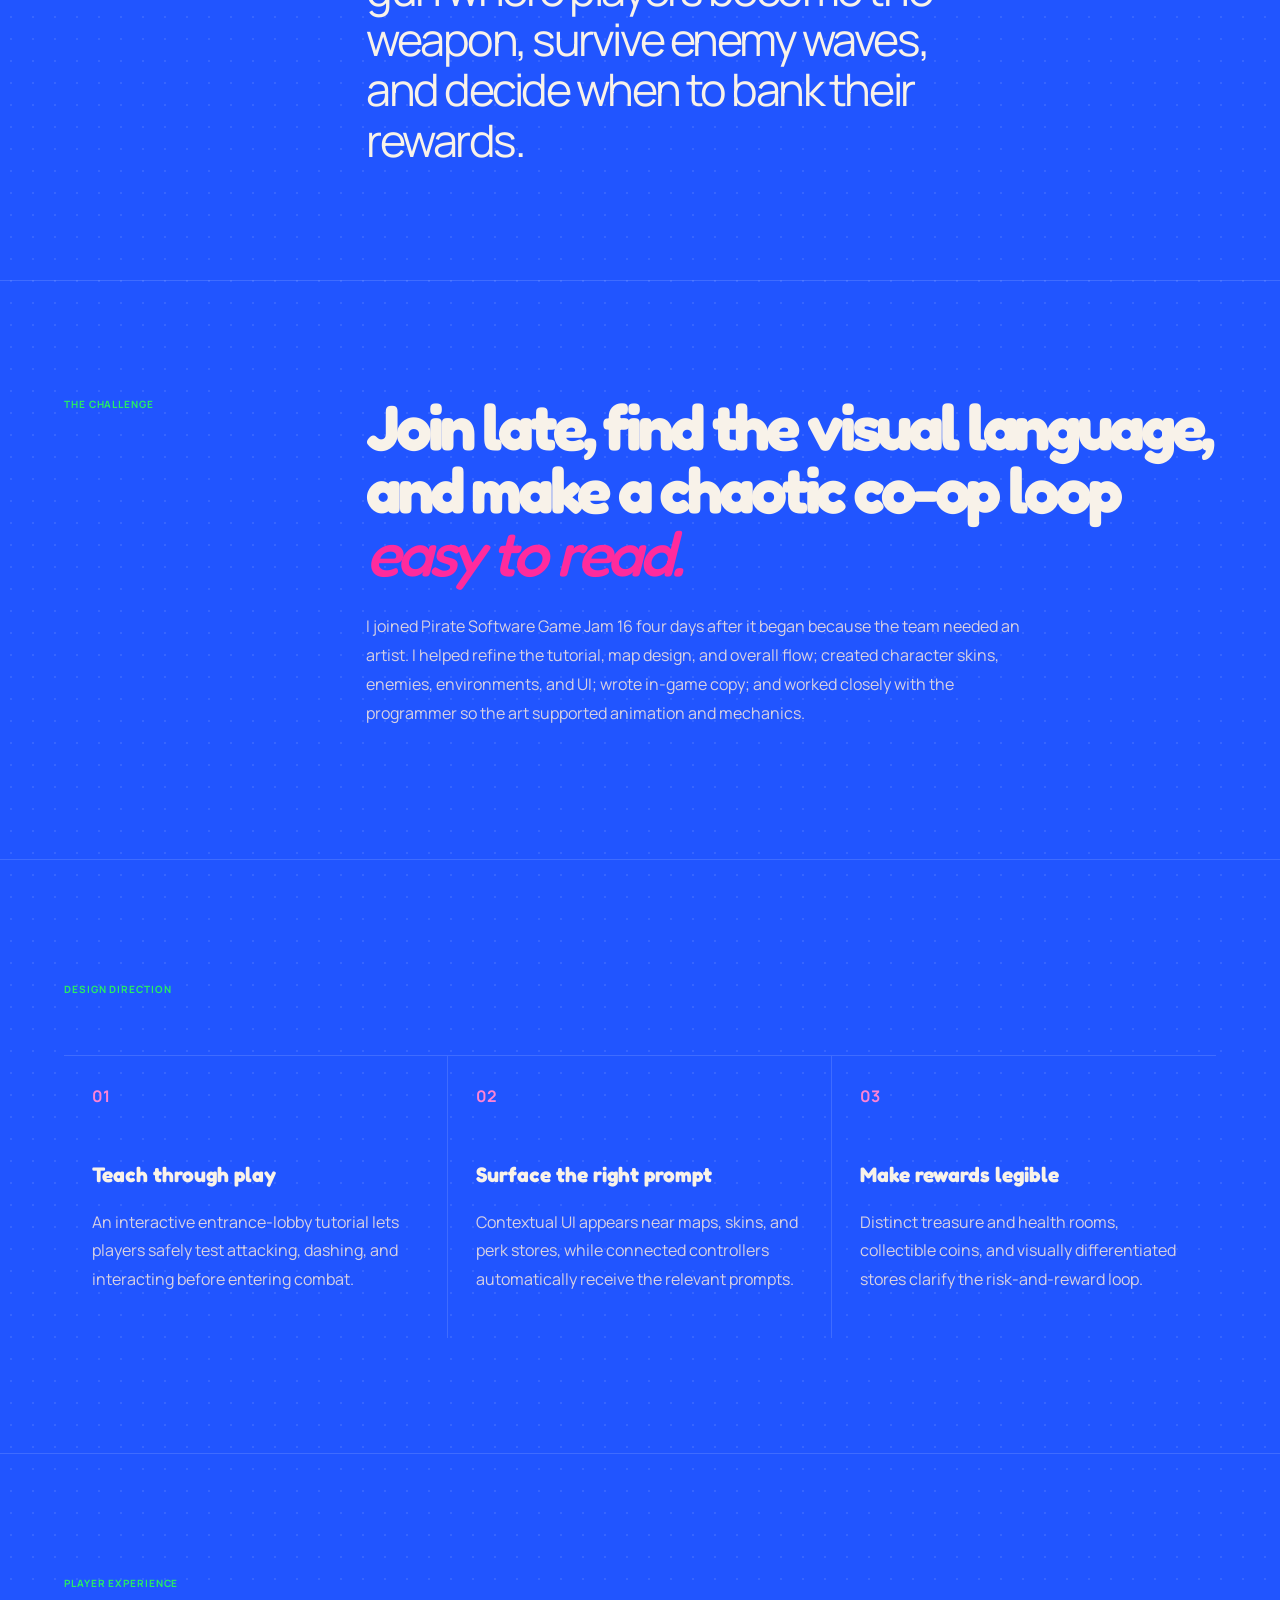
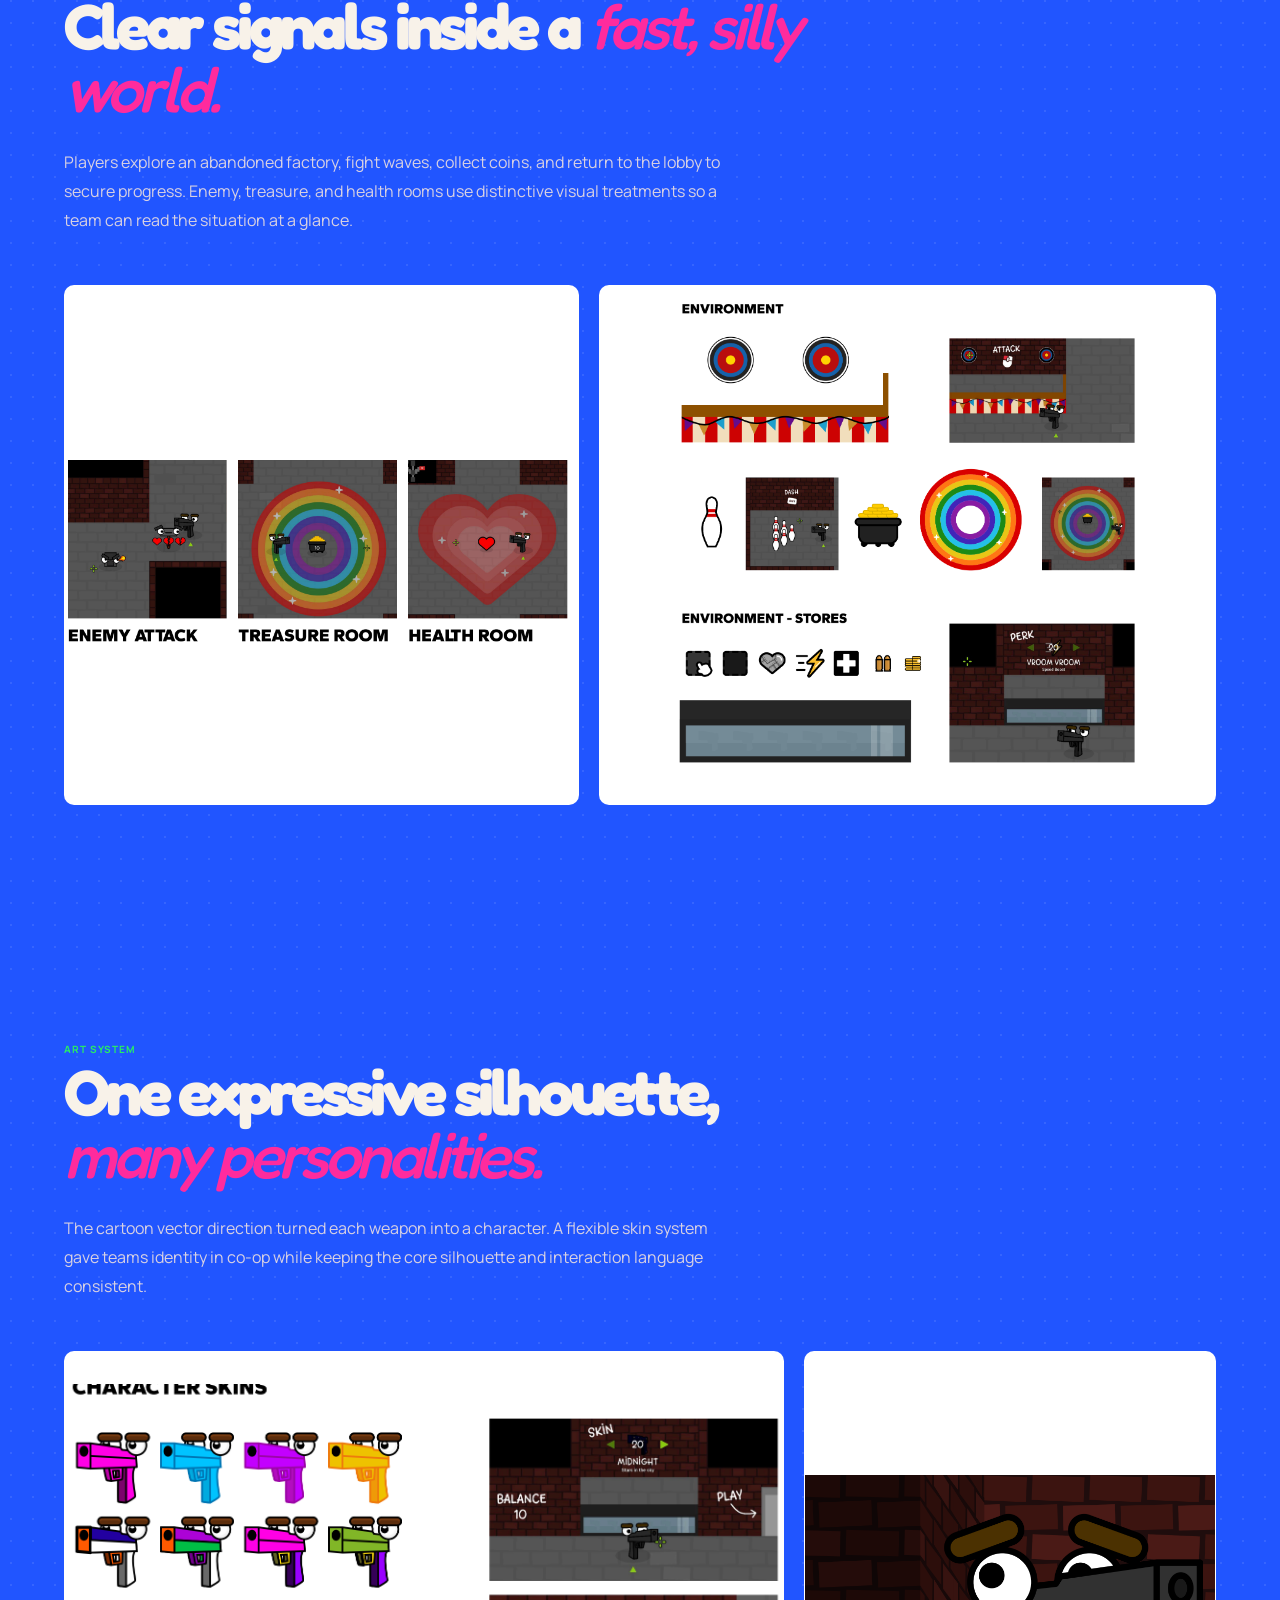
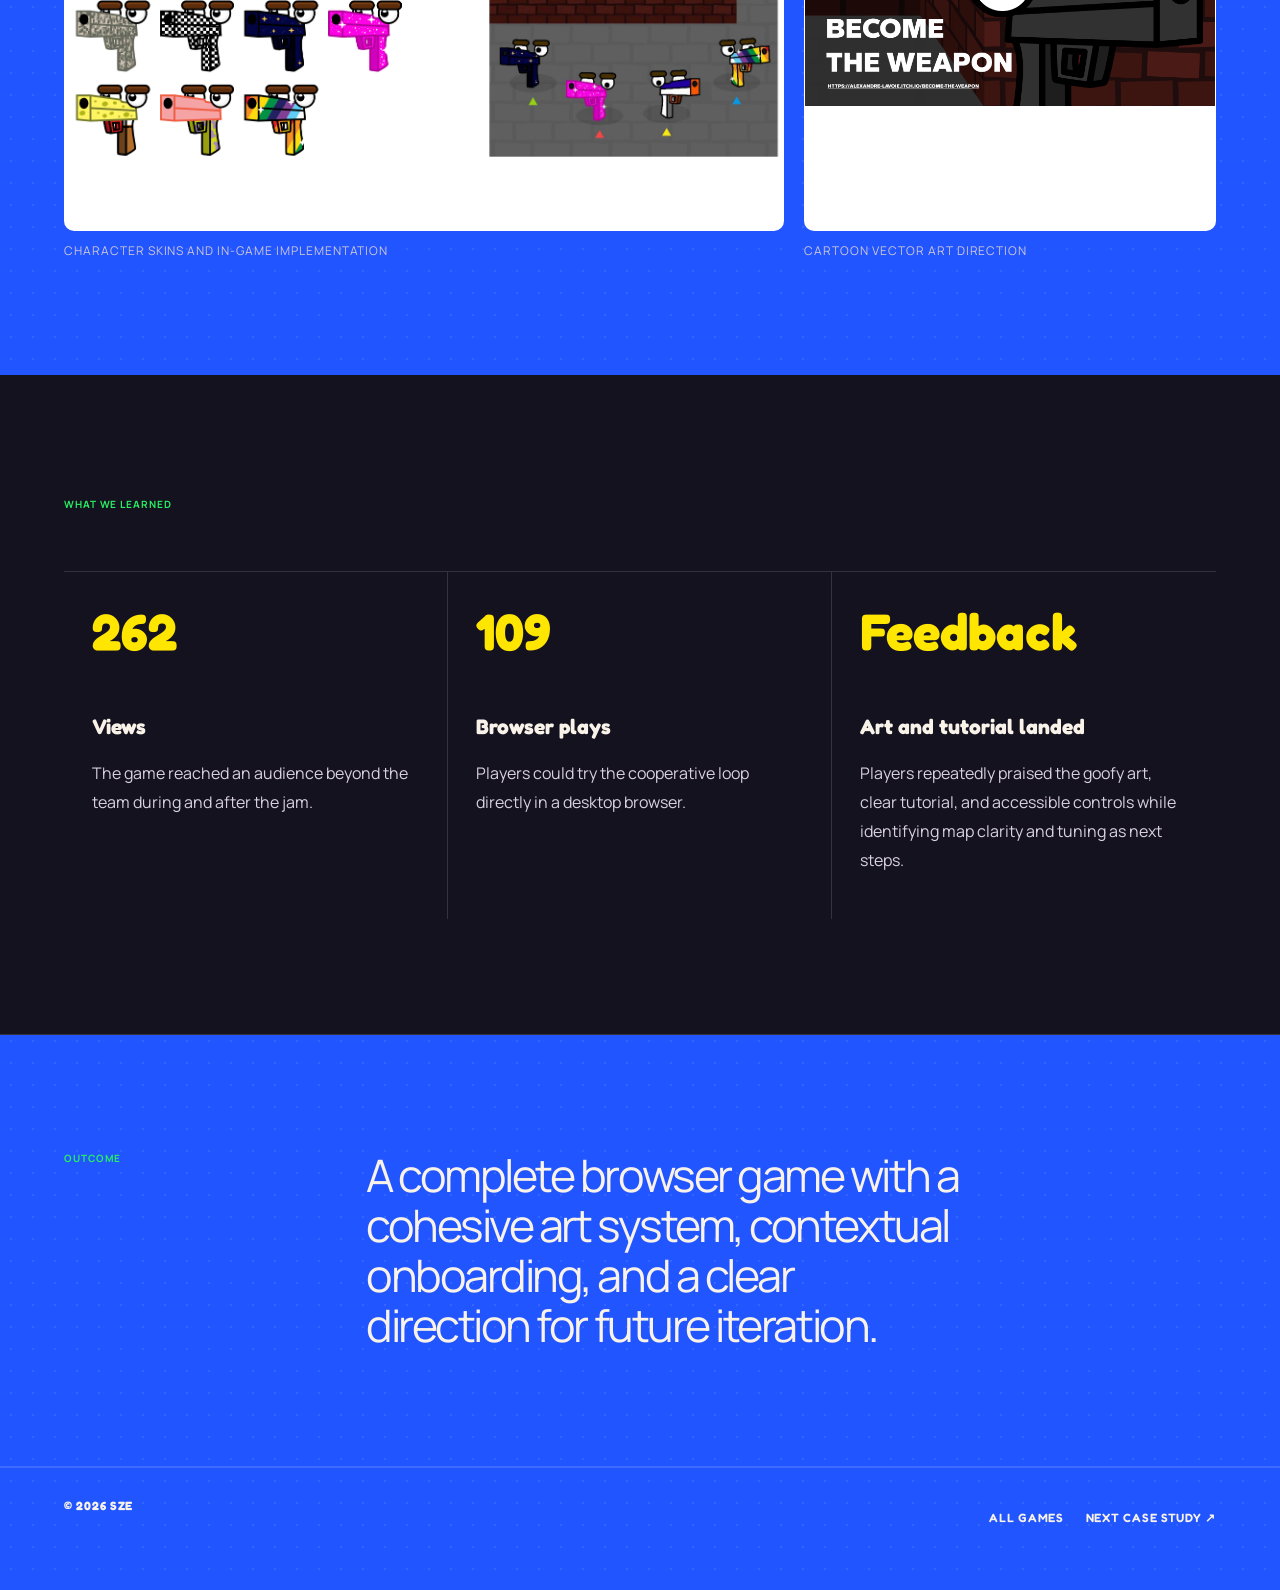
==== commit 9ab38338: "added 2 case studies" ====
--- a/become-the-weapon.html
+++ b/become-the-weapon.html
@@ -9,5 +9,5 @@
   <section class="case-evidence"><div class="evidence-heading"><span>Art system</span><h2>One expressive silhouette, <em>many personalities.</em></h2><p>The cartoon vector direction turned each weapon into a character. A flexible skin system gave teams identity in co-op while keeping the core silhouette and interaction language consistent.</p></div><div class="evidence-grid weapon-evidence-grid"><figure><img src="assets/become-weapon-skins.png" alt="Become the Weapon character skin designs and in-game implementation" /><figcaption>Character skins and in-game implementation</figcaption></figure><figure><img src="assets/become-weapon-cover.png" alt="Become the Weapon expressive gun character" /><figcaption>Cartoon vector art direction</figcaption></figure></div></section>
   <section class="case-section decisions results-section"><span>What we learned</span><div class="decision-list"><article><b>262</b><h3>Views</h3><p>The game reached an audience beyond the team during and after the jam.</p></article><article><b>109</b><h3>Browser plays</h3><p>Players could try the cooperative loop directly in a desktop browser.</p></article><article><b>Feedback</b><h3>Art and tutorial landed</h3><p>Players repeatedly praised the goofy art, clear tutorial, and accessible controls while identifying map clarity and tuning as next steps.</p></article></div></section>
   <section class="case-outcome"><span>Outcome</span><p>A complete browser game with a cohesive art system, contextual onboarding, and a clear direction for future iteration.</p></section>
-  <footer class="case-footer"><span>© 2026 SZE</span><div><a href="index.html#games">All games</a><a href="mad-john.html">Next case study ↗</a></div></footer>
+  <footer class="case-footer"><span>© 2026 SZE</span><div><a href="index.html#games">All games</a><a href="suko-wednesday.html">Next case study ↗</a></div></footer>
 </main><script src="script.js?v=20260810-ux"></script></body></html>
--- a/styles.css
+++ b/styles.css
@@ -29,6 +29,7 @@
 .bottom-nav{border:3px solid #fff;background:var(--ink);box-shadow:5px 5px 0 var(--pink)}.bottom-nav a{font-family:Fredoka,sans-serif}.bottom-nav a.active{background:var(--acid);color:var(--ink)}.bottom-nav-wordmark{color:var(--paper)!important}
 .case-page{background:var(--violet)}.case-page h1,.case-page h2,.case-page h3{font-family:Fredoka,sans-serif}.back-button{background:var(--paper);color:var(--ink);border:3px solid var(--ink);box-shadow:3px 3px 0 var(--ink);font-family:Fredoka,sans-serif}.case-label,.case-details b,.case-summary>span,.case-section>span,.case-outcome>span,.showcase-copy>span,.evidence-heading>span{color:var(--acid)}
 .weapon-card{grid-column:1/-1;margin-top:3vw}.weapon-card:before{content:'CO-OP CHAOS!';background:var(--orange)}.weapon-card .game-art{height:min(52vw,700px)}.weapon-card .game-art img{object-position:center}.weapon-card .game-title{grid-template-columns:1.1fr 1fr auto;align-items:start}.weapon-card .game-title a{grid-column:3}.weapon-case .case-hero h1{font-size:clamp(58px,8vw,116px);max-width:10ch}.weapon-banner img{aspect-ratio:16/9;object-fit:cover}.weapon-gameplay-grid{grid-template-columns:1fr 1.2fr}.weapon-gameplay-grid img{height:520px;object-fit:contain;background:#fff}.weapon-evidence-grid{grid-template-columns:1.4fr .8fr}.weapon-evidence-grid img{height:480px;object-fit:contain;background:#fff}.results-section{background:#15121f}.results-section .decision-list b{font:700 clamp(30px,4vw,58px) Fredoka;color:var(--paper)}
+.suko-card:before{content:'DON’T LOOK BACK!';background:#b63de6;color:#fff}.suko-card .game-art{background:#000}.suko-case .case-hero h1{font-size:clamp(58px,8vw,116px);max-width:9ch}.suko-banner img{aspect-ratio:16/10;object-fit:cover;background:#000}.suko-gameplay-grid img{height:440px;object-fit:cover;background:#000}.suko-reveal{background:#100f18}.suko-evidence-grid{grid-template-columns:1.35fr .65fr}.suko-evidence-grid img{height:460px;object-fit:cover;background:#000}.suko-evidence-grid figure:last-child img{object-fit:contain;background:#fff}
 @media(max-width:760px){.site-header{height:76px}.wordmark img{width:48px;height:48px}.wordmark{font-size:18px}.main-nav{top:76px;border-bottom:4px solid var(--ink);background:var(--paper)}.main-nav a{padding:8px 12px}.menu-toggle{padding:7px;background:#fff;border:3px solid var(--ink);border-radius:10px;box-shadow:3px 3px 0 var(--ink)}.hero{min-height:810px;padding-top:70px}.hero:before{background:linear-gradient(var(--paper) 0 64%,transparent 88%)}.hero-intro span:last-child{display:none}.hero-copy{margin-top:52px}.hero h1{font-size:clamp(58px,17vw,82px);line-height:.82;text-shadow:3px 3px 0 #fff}.hero h1 em{border-width:4px;box-shadow:5px 5px 0 var(--ink);border-radius:18px}.hero-copy p{font-size:14px;max-width:90%;margin-top:28px}.fun-badge{width:70px;height:70px;right:-4px;top:-35px;font-size:12px}.hero-character{right:-12vw;width:72vw;height:47%;opacity:.95}.hero-character:before{border-width:4px;box-shadow:7px 7px 0 var(--ink)}.hero-character img{filter:drop-shadow(5px 6px 0 #000)}.hero-footer{position:absolute;left:6vw;bottom:45px}.manifesto{gap:20px}.manifesto img{width:92px}.manifesto p{font-size:25px}.games-section{padding-top:80px}.section-heading p{max-width:none}.game-art{border-radius:20px;box-shadow:7px 7px 0 var(--ink)}.game-title h3{font-size:31px}.about-section{padding-top:70px}.about-stamp{height:390px;margin-bottom:40px}.about-stamp img{max-width:300px;margin:auto;display:block}.about-copy h2{font-size:48px}.skills{margin-top:55px}.contact-logo{width:42vw;right:3vw;top:18%;opacity:.32}.contact-section h2{font-size:50px;margin-top:180px}.contact-section h2 a{border-width:4px}.bottom-nav-wordmark{display:block}.bottom-nav a{padding:9px 8px;font-size:9px}}
 
 /* Readability and interaction safeguards */
@@ -37,3 +38,21 @@
 .hero-intro,.hero-footer>p,.section-heading>span,.eyebrow,.game-meta,.title-banner figcaption,.evidence-grid figcaption{font-size:12px}.hero-copy p,.about-copy p{font-size:16px;line-height:1.72}.section-heading p{font-size:14px;line-height:1.65}.game-title p,.process-grid p,.decision-list p{font-size:14px;line-height:1.7}.game-title a,.case-live-link{font-size:14px;text-decoration:underline;text-decoration-thickness:2px;text-underline-offset:4px}.more-games{font-size:14px}.skills li{font-size:14px}.contact-top,footer{font-size:12px}footer a{font-size:12px;min-height:44px;display:inline-flex;align-items:center}.case-details span{font-size:14px;line-height:1.55}.case-details b{font-size:11px}.case-section p,.showcase-copy p,.evidence-heading p{font-size:16px;line-height:1.8;max-width:66ch}.case-summary p,.case-outcome p{line-height:1.12}.case-page .case-hero,.case-page .case-summary,.case-page .case-section,.case-page .case-showcase,.case-page .case-evidence,.case-page .case-outcome{scroll-margin-top:24px}.back-button{min-height:44px}
 @media(max-width:760px){body{font-size:16px}.main-nav{gap:6px;padding-top:18px;padding-bottom:22px}.main-nav a{min-width:110px;justify-content:flex-start;font-size:15px}.main-nav .pill-link{justify-content:center}.hero-copy p{font-size:16px;line-height:1.6;max-width:94%}.game-meta{gap:8px;flex-wrap:wrap;font-size:11px}.game-title p,.process-grid p{font-size:15px}.about-copy p,.case-section p,.showcase-copy p,.evidence-heading p{font-size:16px}.bottom-nav{width:min(94vw,390px);justify-content:center;gap:1px;padding:5px}.bottom-nav a{min-height:44px;padding:8px 9px;font-size:11px;flex:1}.bottom-nav-wordmark{flex:0 0 auto!important}.contact-section{padding-bottom:130px}footer{padding-bottom:18px}.case-footer{padding-bottom:110px}.case-details span{font-size:15px}.case-summary p,.case-outcome p{font-size:32px}.decision-list p{font-size:15px}}
 @media(max-width:760px){.weapon-card{grid-column:auto;margin-top:0}.weapon-card .game-art{height:64vw}.weapon-card .game-title{grid-template-columns:1fr}.weapon-card .game-title a{grid-column:auto}.weapon-case .case-hero h1{font-size:clamp(48px,14vw,72px);max-width:none}.weapon-gameplay-grid,.weapon-evidence-grid{grid-template-columns:1fr}.weapon-gameplay-grid img,.weapon-evidence-grid img{height:auto}.results-section .decision-list b{font-size:42px}}
+@media(max-width:760px){.suko-case .case-hero h1{font-size:clamp(48px,14vw,72px);max-width:none}.suko-gameplay-grid,.suko-evidence-grid{grid-template-columns:1fr}.suko-gameplay-grid img,.suko-evidence-grid img{height:auto}}
+
+/* Pop-art palette and comic surfaces */
+:root{--ink:#050505;--paper:#ffe600;--pink:#ff2b9d;--acid:#28ef62;--violet:#2155ff;--orange:#ff642e;--blue:#00bde7;--line:#050505}
+.hero{background-color:var(--paper);background-image:radial-gradient(var(--pink) 1.8px,transparent 1.8px);background-size:22px 22px}.hero h1 em{box-shadow:7px 7px 0 var(--blue),12px 12px 0 var(--ink)}.hero-copy p{box-shadow:5px 5px 0 var(--blue),9px 9px 0 var(--ink)}.fun-badge{background:var(--acid);box-shadow:5px 5px 0 var(--pink),9px 9px 0 var(--ink)}.hero-character:before{background-color:var(--blue);background-image:radial-gradient(#fff 1.5px,transparent 1.5px);background-size:16px 16px;box-shadow:12px 12px 0 var(--pink),18px 18px 0 var(--ink)}
+.hero-footer{justify-content:flex-start;gap:28px;max-width:min(560px,45vw)}.hero-footer>p{max-width:330px;margin:0 0 15px}
+.manifesto{background-color:var(--pink);background-image:radial-gradient(#000 1.4px,transparent 1.4px);background-size:18px 18px}.manifesto p{padding:12px 16px;background:var(--ink)}.manifesto strong{color:var(--paper)}
+.games-section{background-color:var(--blue);background-image:radial-gradient(#006a82 1.2px,transparent 1.2px);background-size:20px 20px}.section-heading p{background:#fff;box-shadow:4px 4px 0 var(--paper),8px 8px 0 var(--ink)}.game-card{padding:18px;background:#fff;border:4px solid var(--ink);border-radius:26px;box-shadow:10px 10px 0 var(--paper),15px 15px 0 var(--ink)}.game-art{border-radius:18px;box-shadow:6px 6px 0 var(--pink),10px 10px 0 var(--ink)}.more-games{padding:24px 18px;background:#fff;border:4px solid var(--ink);box-shadow:8px 8px 0 var(--pink),12px 12px 0 var(--ink)}
+.about-section{background-color:var(--pink);background-image:radial-gradient(var(--paper) 2px,transparent 2px);background-size:26px 26px}.about-copy p{padding:14px 16px;background:#fff;border:3px solid var(--ink);border-radius:15px;box-shadow:5px 5px 0 var(--blue),8px 8px 0 var(--ink)}.process-section{background-color:var(--violet);background-image:repeating-linear-gradient(135deg,transparent 0 15px,#ffffff0c 15px 30px)}.contact-section{background-size:20px 20px}.case-page{background-color:var(--violet);background-image:radial-gradient(#ffffff18 1.5px,transparent 1.5px);background-size:22px 22px}
+@media(max-width:760px){.game-card{padding:13px;border-radius:20px;box-shadow:7px 7px 0 var(--paper),11px 11px 0 var(--ink)}.game-art{box-shadow:4px 4px 0 var(--pink),7px 7px 0 var(--ink)}.manifesto p{padding:10px}.about-copy p{box-shadow:4px 4px 0 var(--blue),7px 7px 0 var(--ink)}}
+
+/* High-contrast top navigation */
+.site-header{background:var(--ink);color:#fff;border-bottom-color:var(--ink)}.wordmark,.main-nav a{color:#fff}.main-nav a:hover{background:#fff;color:var(--ink);border-color:#fff}.main-nav .pill-link{background:var(--ink);color:#fff;border-color:#fff;box-shadow:3px 3px 0 var(--pink)}
+@media(max-width:760px){.main-nav{background:var(--ink);color:#fff;border-bottom-color:#fff}.main-nav a{color:#fff}.menu-toggle{background:var(--ink);border-color:#fff;box-shadow:3px 3px 0 var(--pink)}.menu-toggle span{border-top-color:#fff}}
+
+/* W4VVV3 */
+.w4vvv3-card:before{content:'FOLLOW THE SIGNAL!';background:var(--acid)}.w4vvv3-card .game-art{background:#090602}.w4vvv3-card .game-art img{object-fit:cover}.w4vvv3-case{background-color:#090602;background-image:radial-gradient(#f6a00022 1.5px,transparent 1.5px);background-size:22px 22px}.w4vvv3-case .case-hero h1{font-size:clamp(62px,10vw,142px);letter-spacing:.02em}.w4vvv3-case .case-label,.w4vvv3-case .case-details b,.w4vvv3-case .case-summary>span,.w4vvv3-case .case-section>span,.w4vvv3-case .case-outcome>span,.w4vvv3-case .showcase-copy>span{color:#f6a000}.w4vvv3-play{padding:8vw 5vw;border-bottom:1px solid #fff2;background:#120d05}.w4vvv3-play .showcase-copy{max-width:700px;margin-bottom:42px}.w4vvv3-play .showcase-copy h2{font-size:clamp(38px,5vw,70px);line-height:1;letter-spacing:-.06em;margin:18px 0}.w4vvv3-embed{width:min(100%,960px);aspect-ratio:32/19;margin:auto;border:4px solid #f6a000;box-shadow:10px 10px 0 #000;overflow:hidden;background:#000}.w4vvv3-embed iframe{display:block;width:100%;height:100%;border:0}.w4vvv3-banner img{aspect-ratio:16/4.5;object-fit:cover;background:#090602}.w4vvv3-gameplay-grid img{height:450px;object-fit:cover;background:#090602}.w4vvv3-case .case-showcase{background:#120d05}
+@media(max-width:760px){.w4vvv3-case .case-hero h1{font-size:clamp(52px,18vw,82px)}.w4vvv3-play{padding-block:70px}.w4vvv3-play .showcase-copy{margin-bottom:28px}.w4vvv3-embed{width:100%;box-shadow:6px 6px 0 #000}.w4vvv3-gameplay-grid{grid-template-columns:1fr}.w4vvv3-gameplay-grid img{height:auto}.w4vvv3-banner img{aspect-ratio:16/5}}
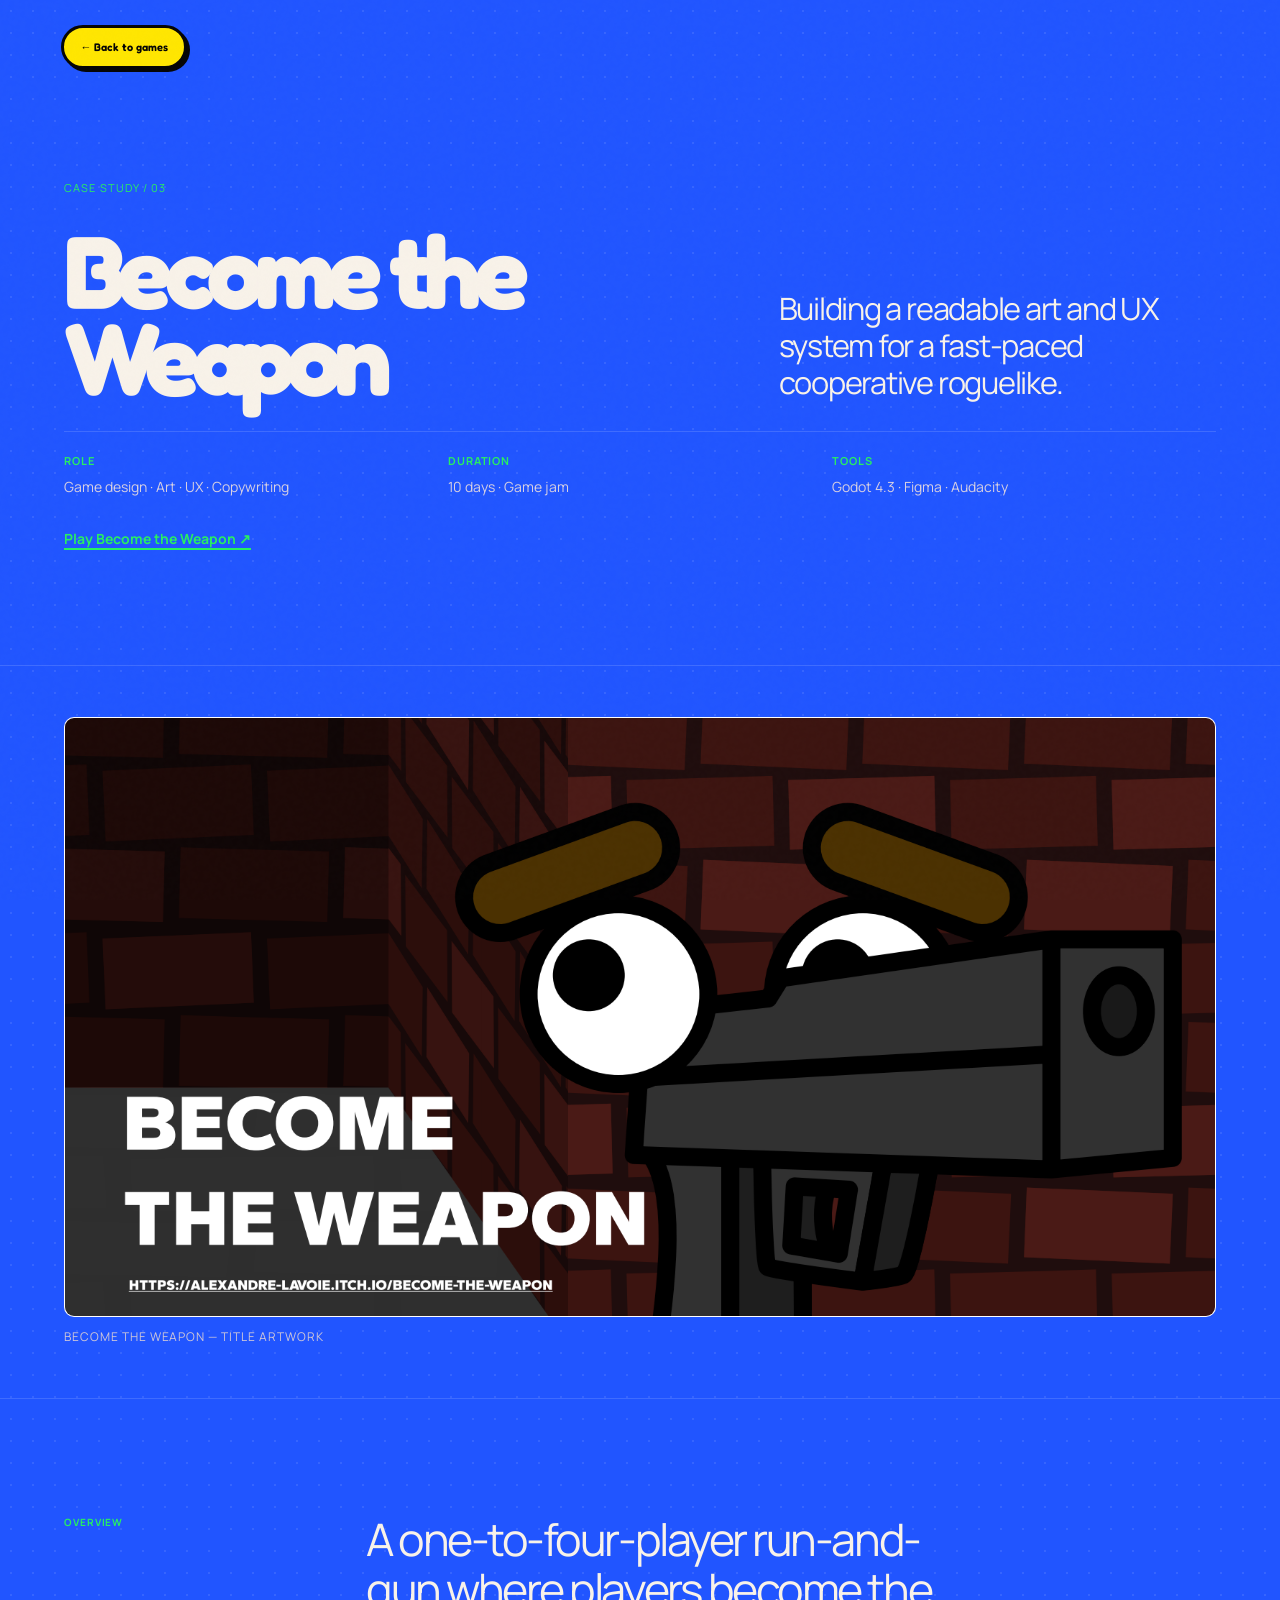
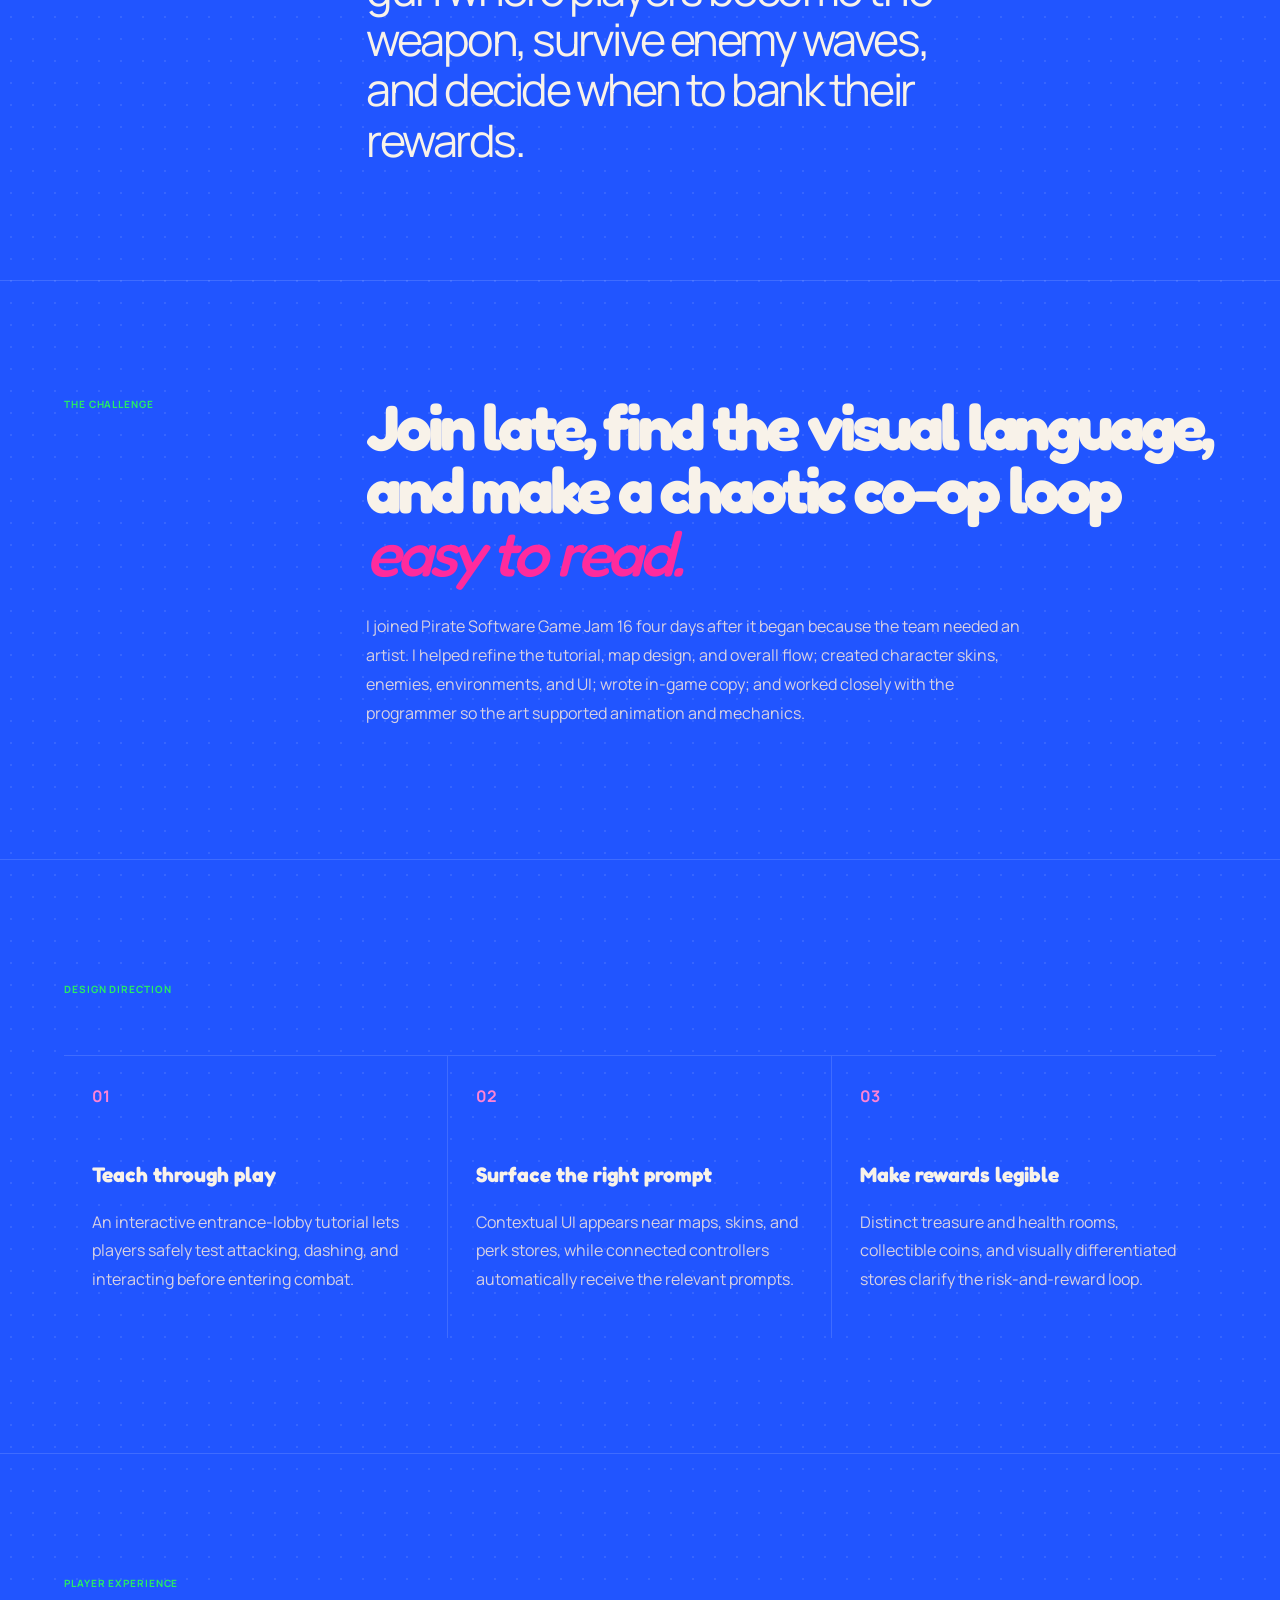
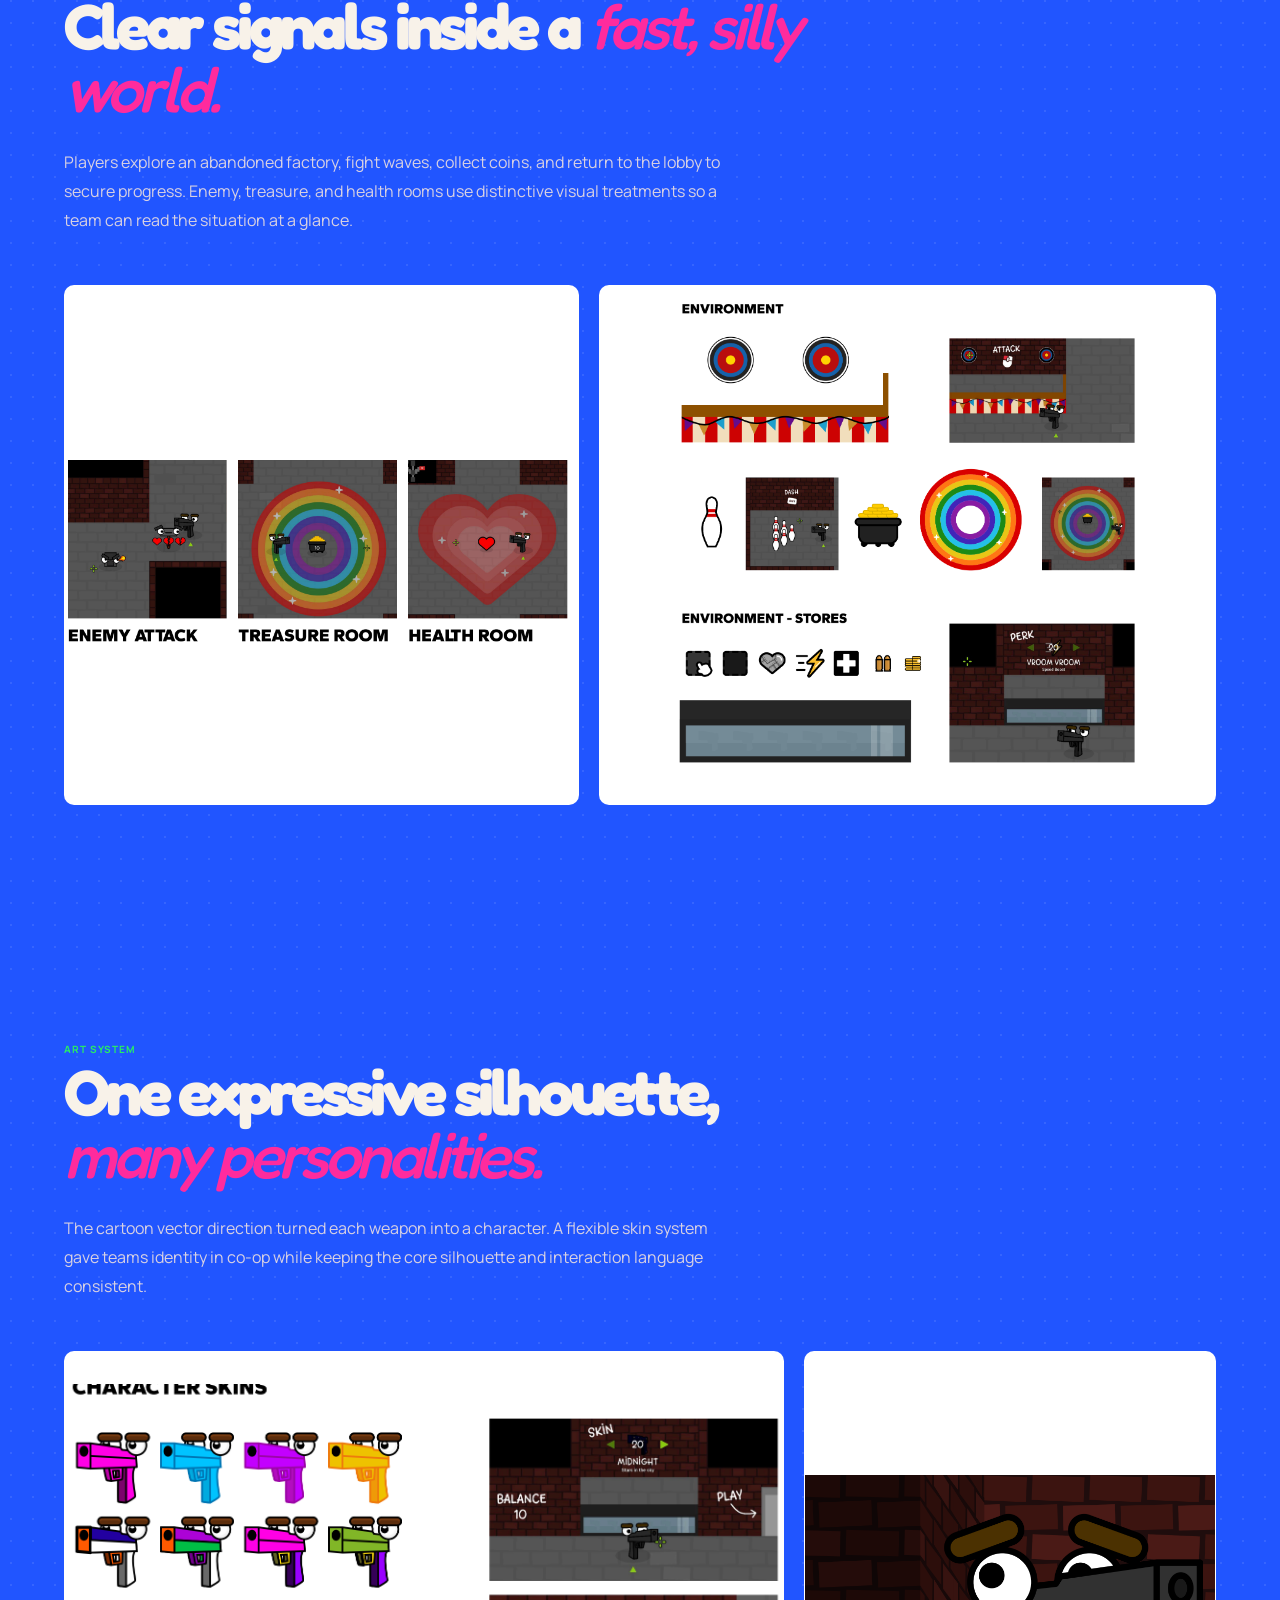
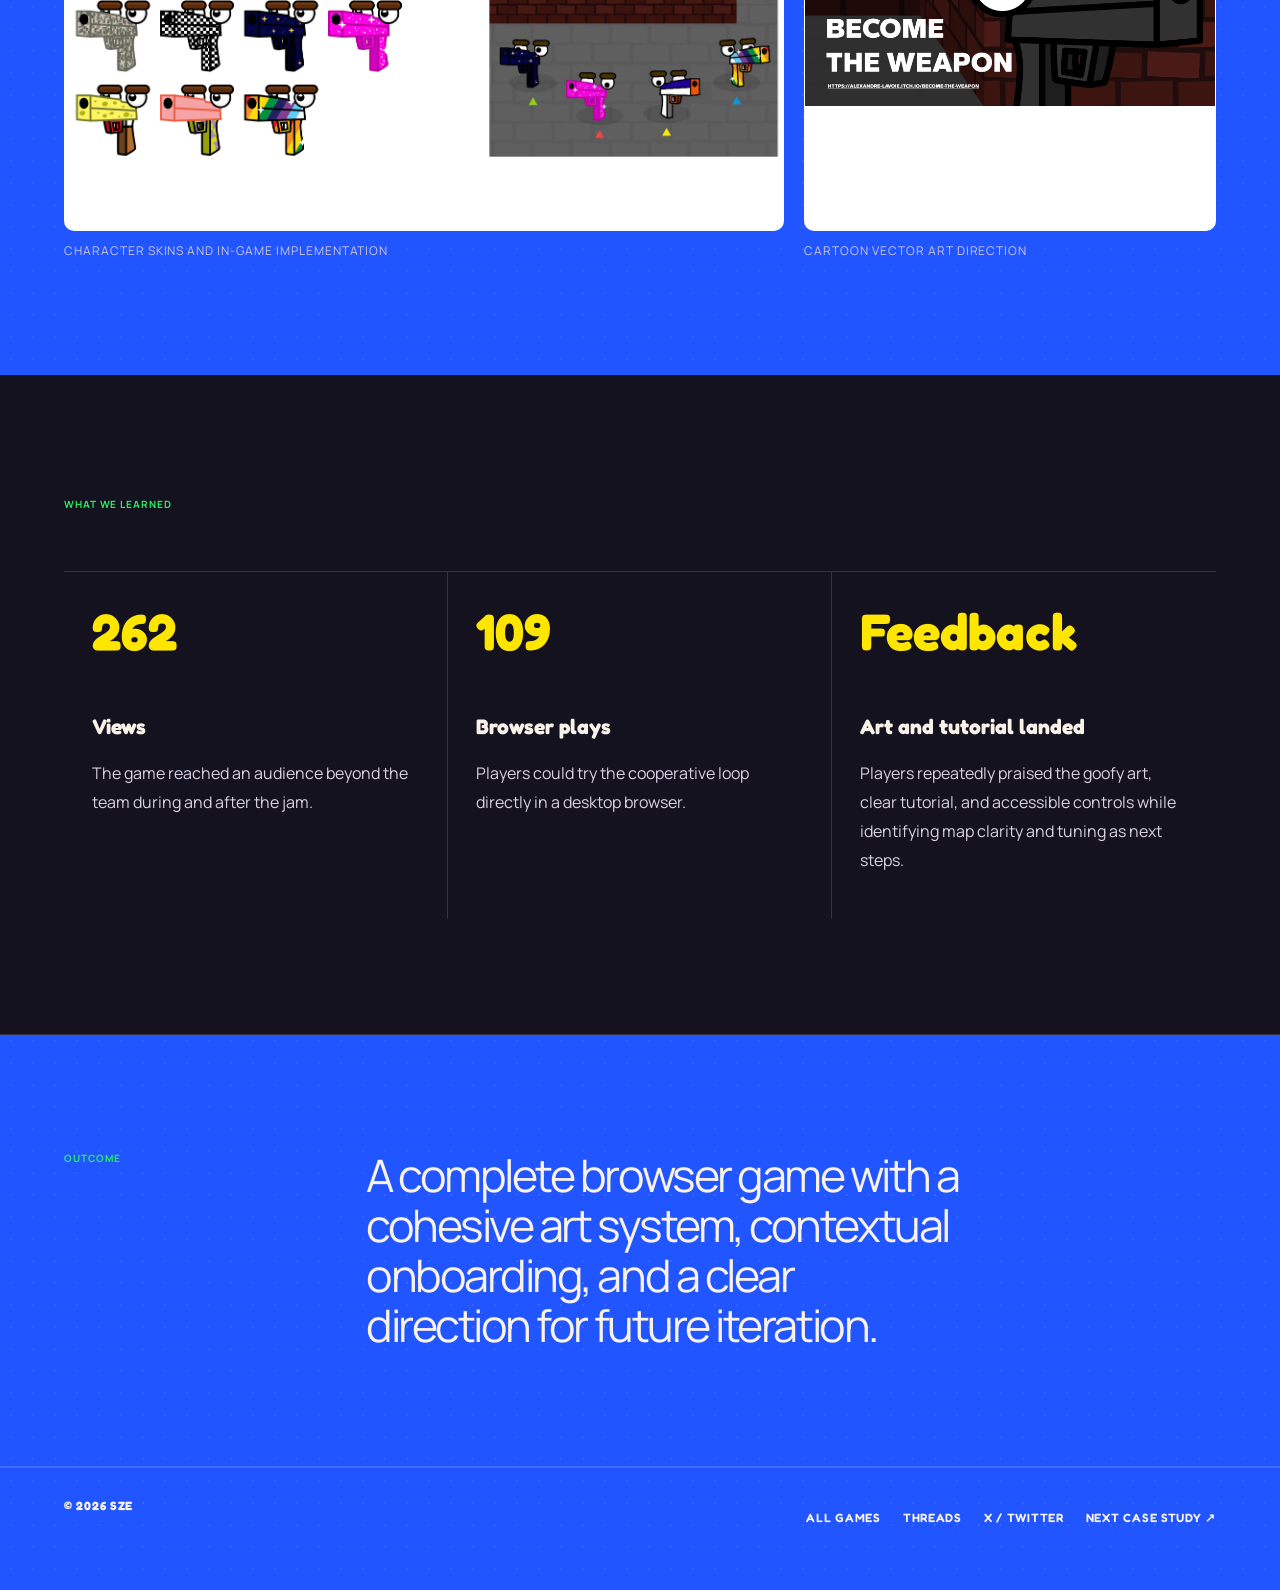
==== commit 425a0c6a: "updated social media" ====
--- a/become-the-weapon.html
+++ b/become-the-weapon.html
@@ -9,5 +9,5 @@
   <section class="case-evidence"><div class="evidence-heading"><span>Art system</span><h2>One expressive silhouette, <em>many personalities.</em></h2><p>The cartoon vector direction turned each weapon into a character. A flexible skin system gave teams identity in co-op while keeping the core silhouette and interaction language consistent.</p></div><div class="evidence-grid weapon-evidence-grid"><figure><img src="assets/become-weapon-skins.png" alt="Become the Weapon character skin designs and in-game implementation" /><figcaption>Character skins and in-game implementation</figcaption></figure><figure><img src="assets/become-weapon-cover.png" alt="Become the Weapon expressive gun character" /><figcaption>Cartoon vector art direction</figcaption></figure></div></section>
   <section class="case-section decisions results-section"><span>What we learned</span><div class="decision-list"><article><b>262</b><h3>Views</h3><p>The game reached an audience beyond the team during and after the jam.</p></article><article><b>109</b><h3>Browser plays</h3><p>Players could try the cooperative loop directly in a desktop browser.</p></article><article><b>Feedback</b><h3>Art and tutorial landed</h3><p>Players repeatedly praised the goofy art, clear tutorial, and accessible controls while identifying map clarity and tuning as next steps.</p></article></div></section>
   <section class="case-outcome"><span>Outcome</span><p>A complete browser game with a cohesive art system, contextual onboarding, and a clear direction for future iteration.</p></section>
-  <footer class="case-footer"><span>© 2026 SZE</span><div><a href="index.html#games">All games</a><a href="suko-wednesday.html">Next case study ↗</a></div></footer>
+  <footer class="case-footer"><span>© 2026 SZE</span><div><a href="index.html#games">All games</a><a href="https://www.threads.com/@szzzeler" target="_blank" rel="noopener noreferrer">Threads</a><a href="https://x.com/szzzeler" target="_blank" rel="noopener noreferrer">X / Twitter</a><a href="suko-wednesday.html">Next case study ↗</a></div></footer>
 </main><script src="script.js?v=20260810-ux"></script></body></html>
--- a/styles.css
+++ b/styles.css
@@ -52,6 +52,7 @@
 /* High-contrast top navigation */
 .site-header{background:var(--ink);color:#fff;border-bottom-color:var(--ink)}.wordmark,.main-nav a{color:#fff}.main-nav a:hover{background:#fff;color:var(--ink);border-color:#fff}.main-nav .pill-link{background:var(--ink);color:#fff;border-color:#fff;box-shadow:3px 3px 0 var(--pink)}
 @media(max-width:760px){.main-nav{background:var(--ink);color:#fff;border-bottom-color:#fff}.main-nav a{color:#fff}.menu-toggle{background:var(--ink);border-color:#fff;box-shadow:3px 3px 0 var(--pink)}.menu-toggle span{border-top-color:#fff}}
+@media(max-width:760px){footer{flex-wrap:wrap}footer div{width:100%;flex-wrap:wrap;gap:4px 18px}}
 
 /* W4VVV3 */
 .w4vvv3-card:before{content:'FOLLOW THE SIGNAL!';background:var(--acid)}.w4vvv3-card .game-art{background:#090602}.w4vvv3-card .game-art img{object-fit:cover}.w4vvv3-case{background-color:#090602;background-image:radial-gradient(#f6a00022 1.5px,transparent 1.5px);background-size:22px 22px}.w4vvv3-case .case-hero h1{font-size:clamp(62px,10vw,142px);letter-spacing:.02em}.w4vvv3-case .case-label,.w4vvv3-case .case-details b,.w4vvv3-case .case-summary>span,.w4vvv3-case .case-section>span,.w4vvv3-case .case-outcome>span,.w4vvv3-case .showcase-copy>span{color:#f6a000}.w4vvv3-play{padding:8vw 5vw;border-bottom:1px solid #fff2;background:#120d05}.w4vvv3-play .showcase-copy{max-width:700px;margin-bottom:42px}.w4vvv3-play .showcase-copy h2{font-size:clamp(38px,5vw,70px);line-height:1;letter-spacing:-.06em;margin:18px 0}.w4vvv3-embed{width:min(100%,960px);aspect-ratio:32/19;margin:auto;border:4px solid #f6a000;box-shadow:10px 10px 0 #000;overflow:hidden;background:#000}.w4vvv3-embed iframe{display:block;width:100%;height:100%;border:0}.w4vvv3-banner img{aspect-ratio:16/4.5;object-fit:cover;background:#090602}.w4vvv3-gameplay-grid img{height:450px;object-fit:cover;background:#090602}.w4vvv3-case .case-showcase{background:#120d05}
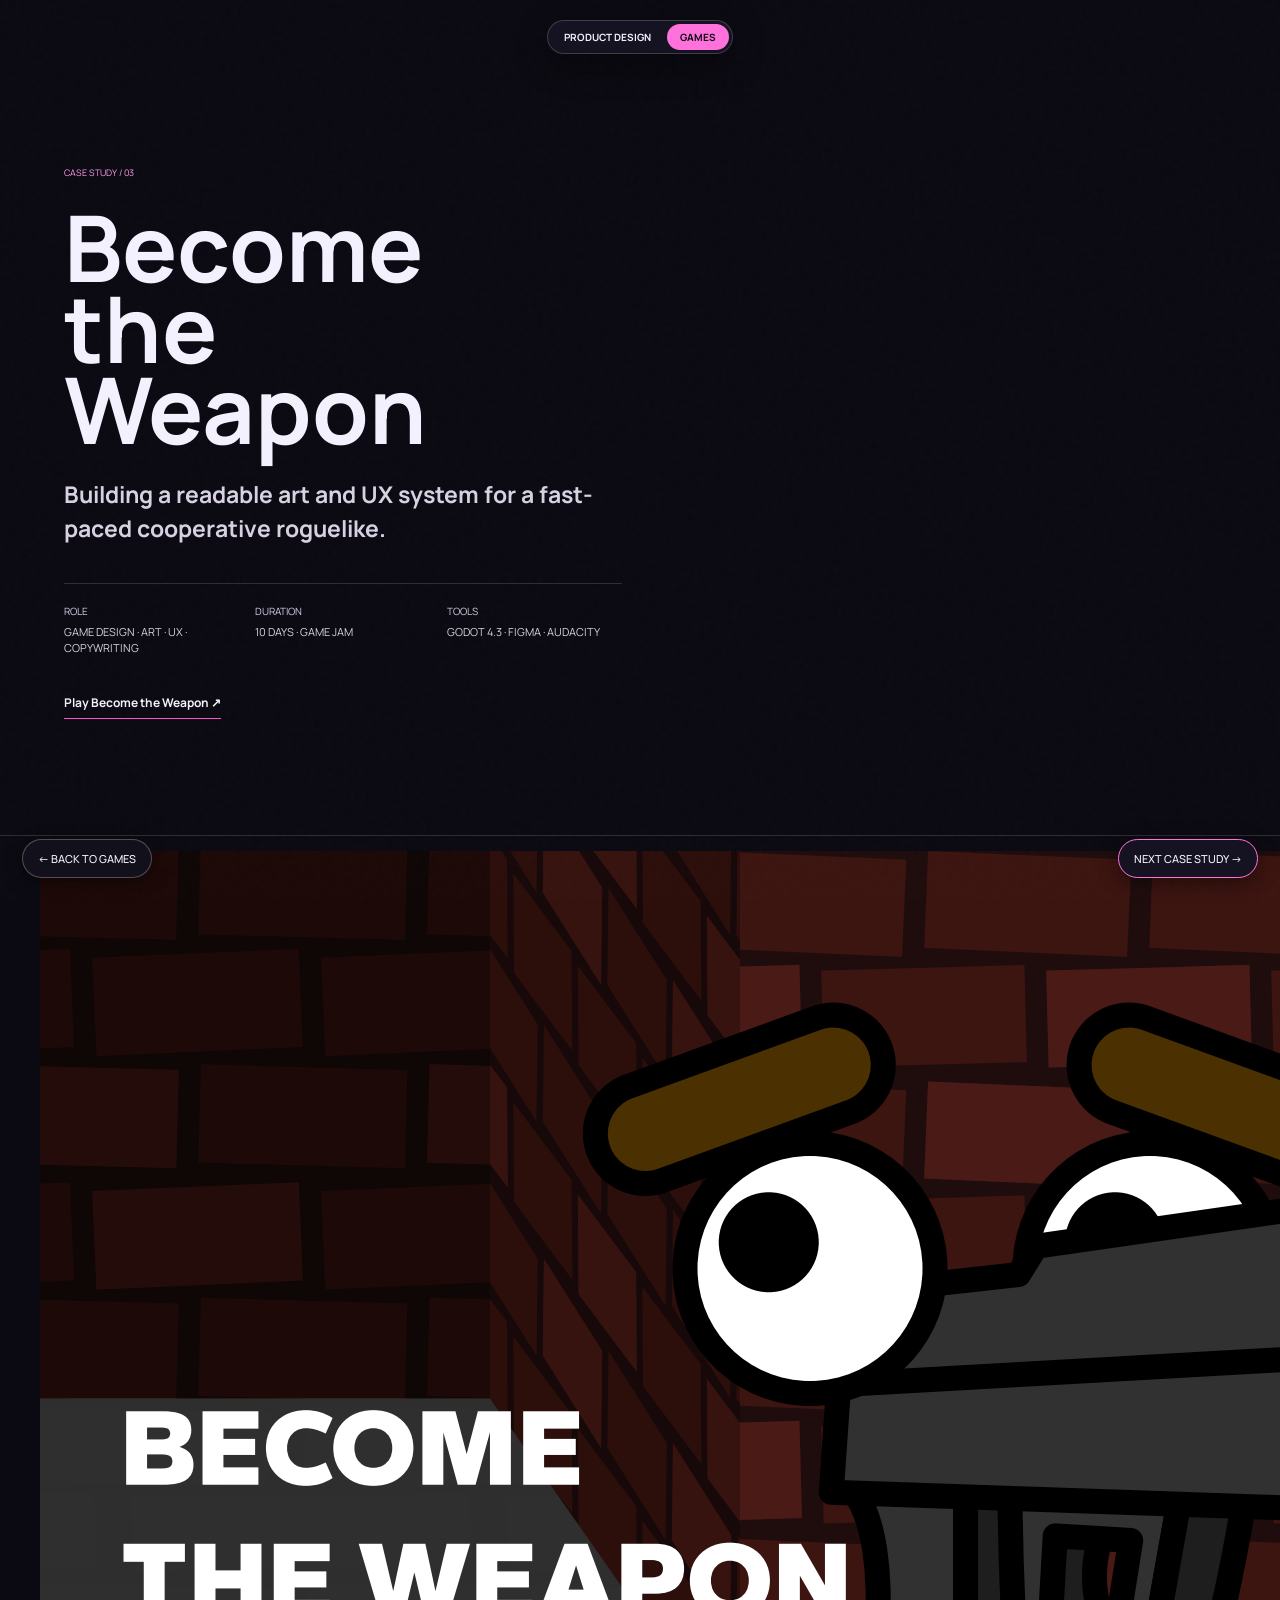
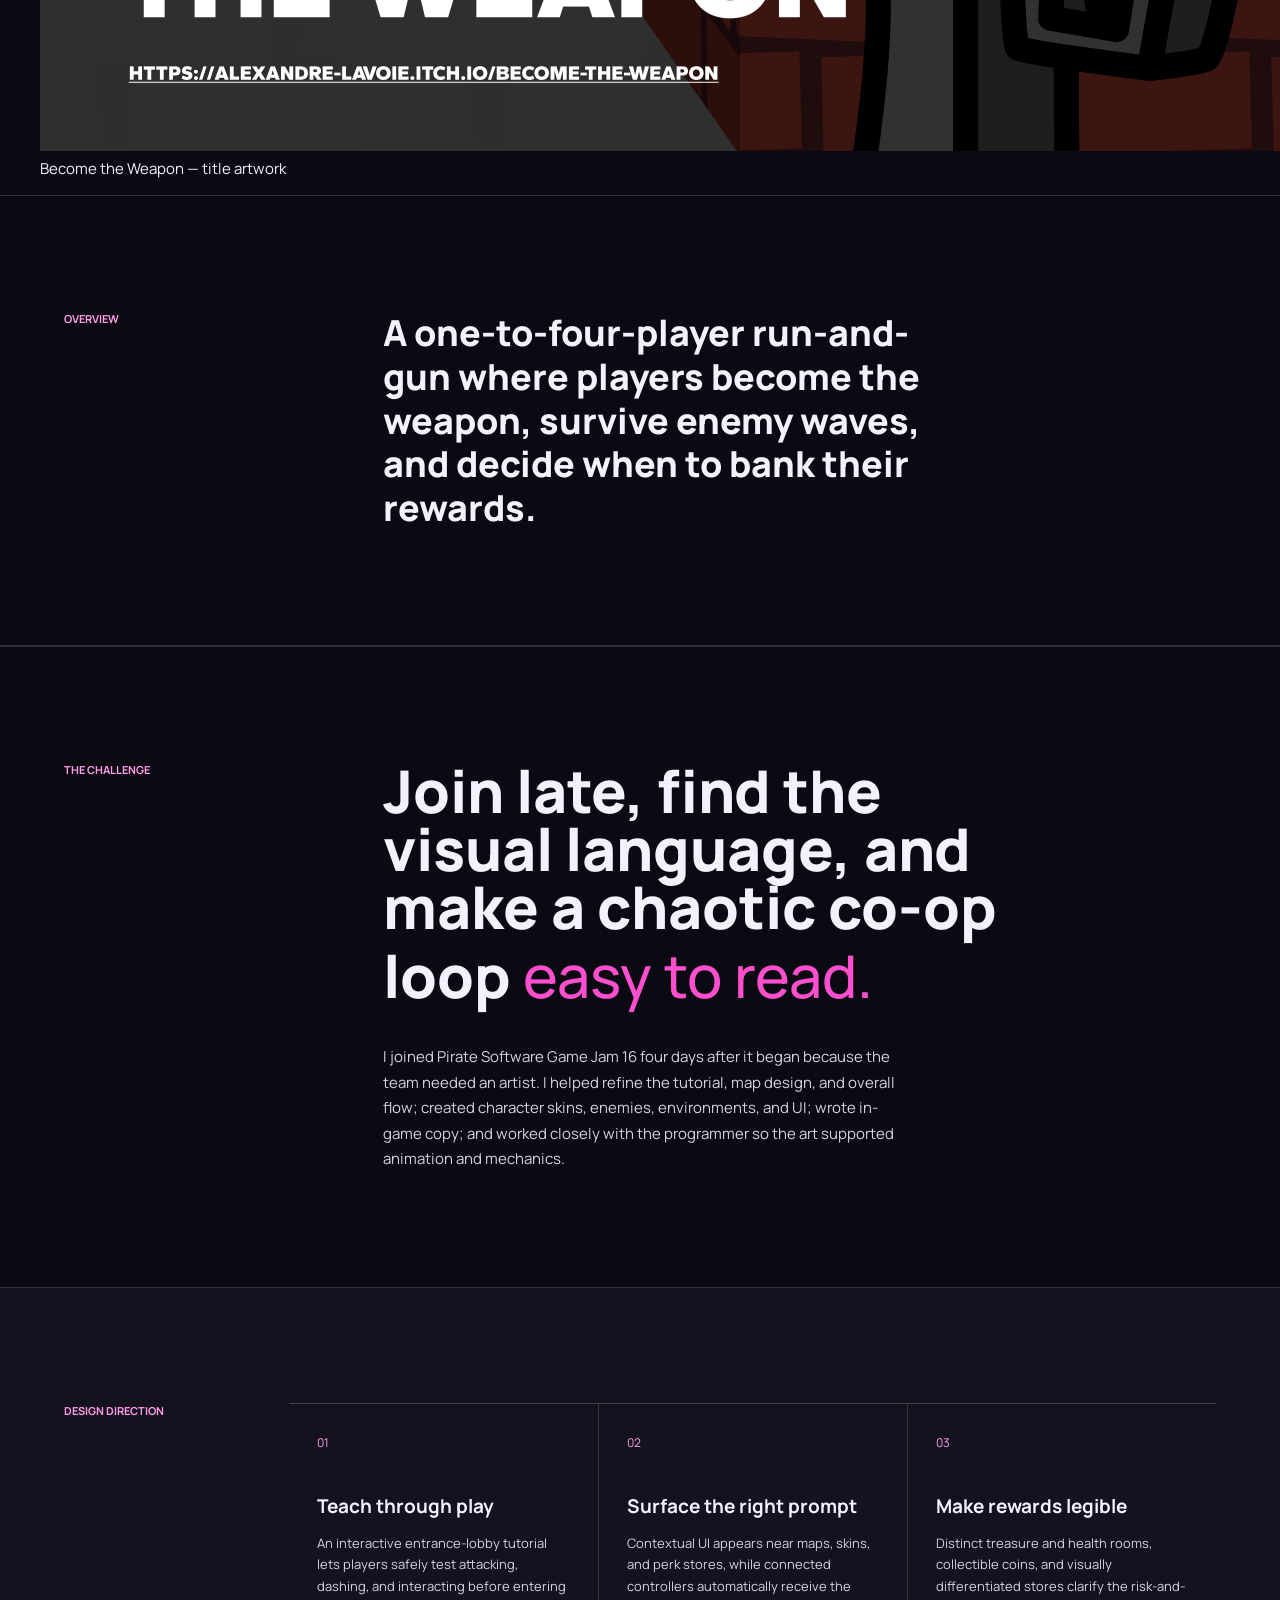
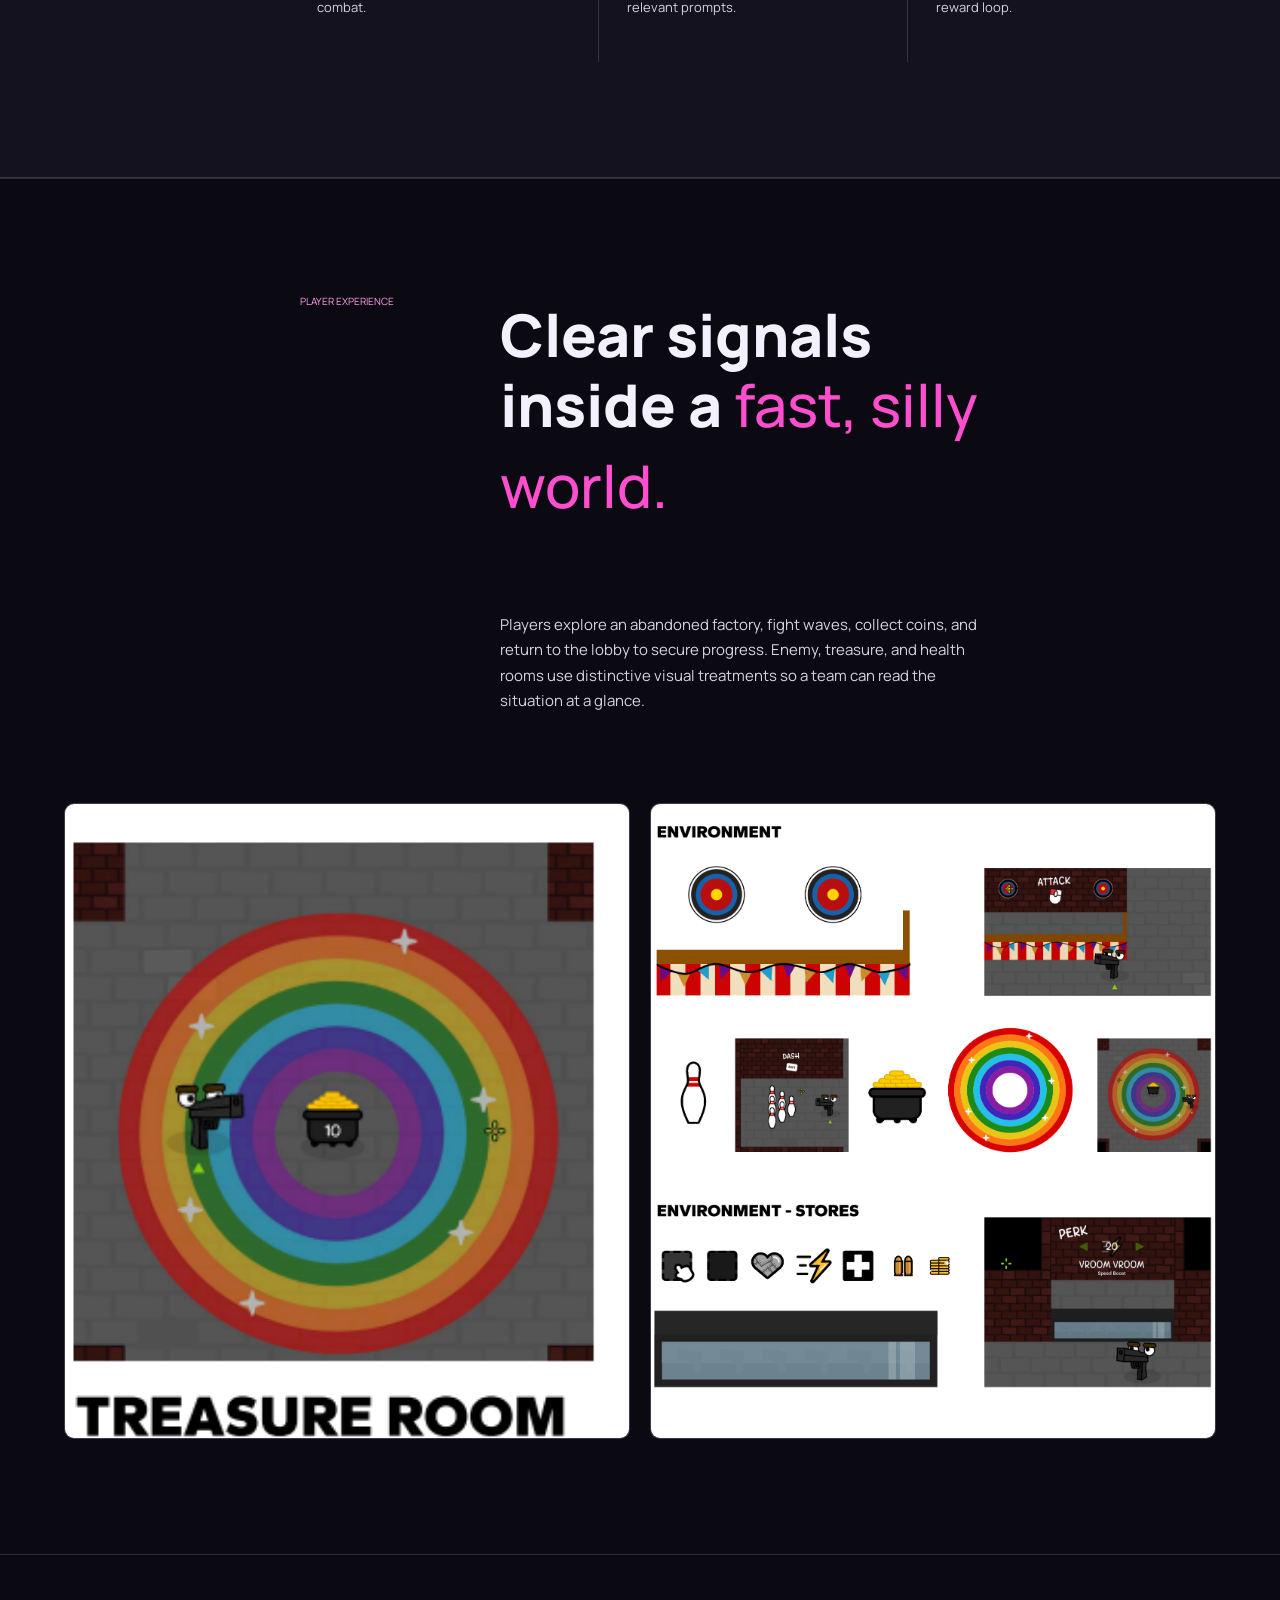
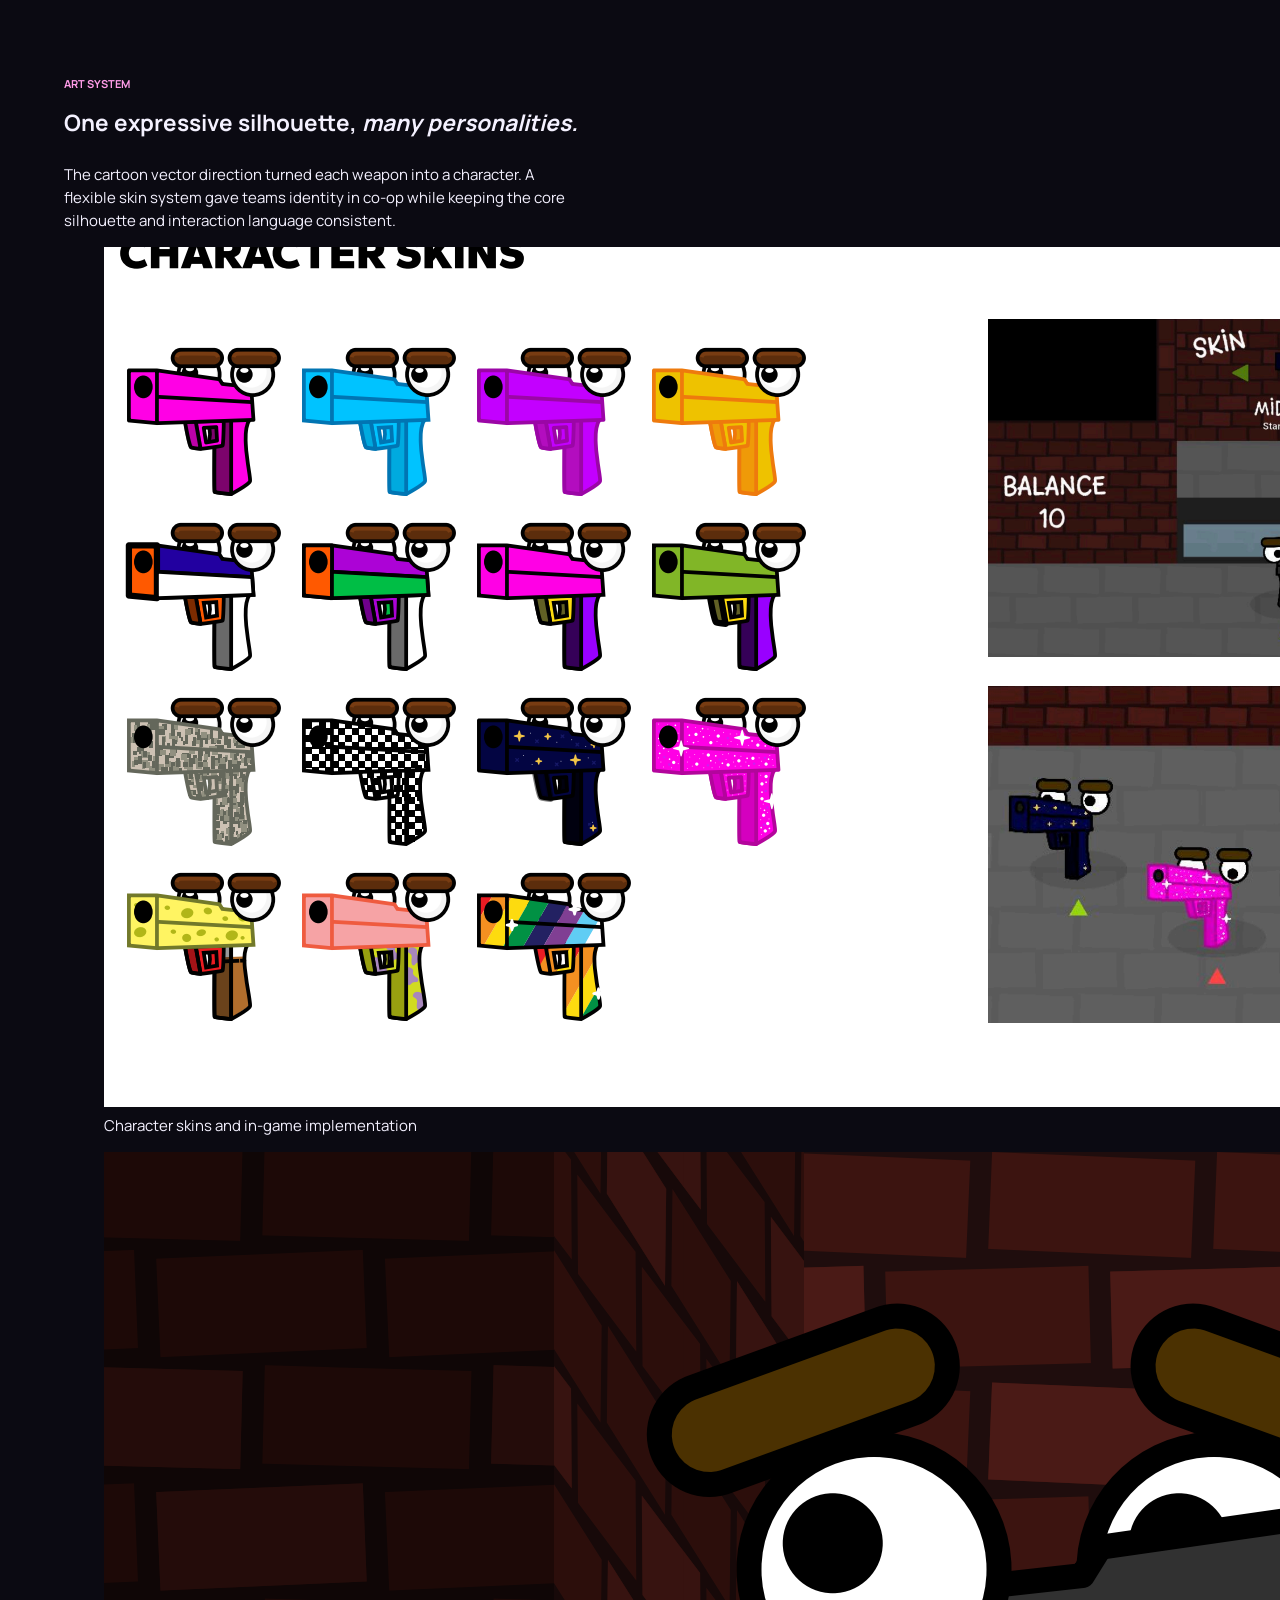
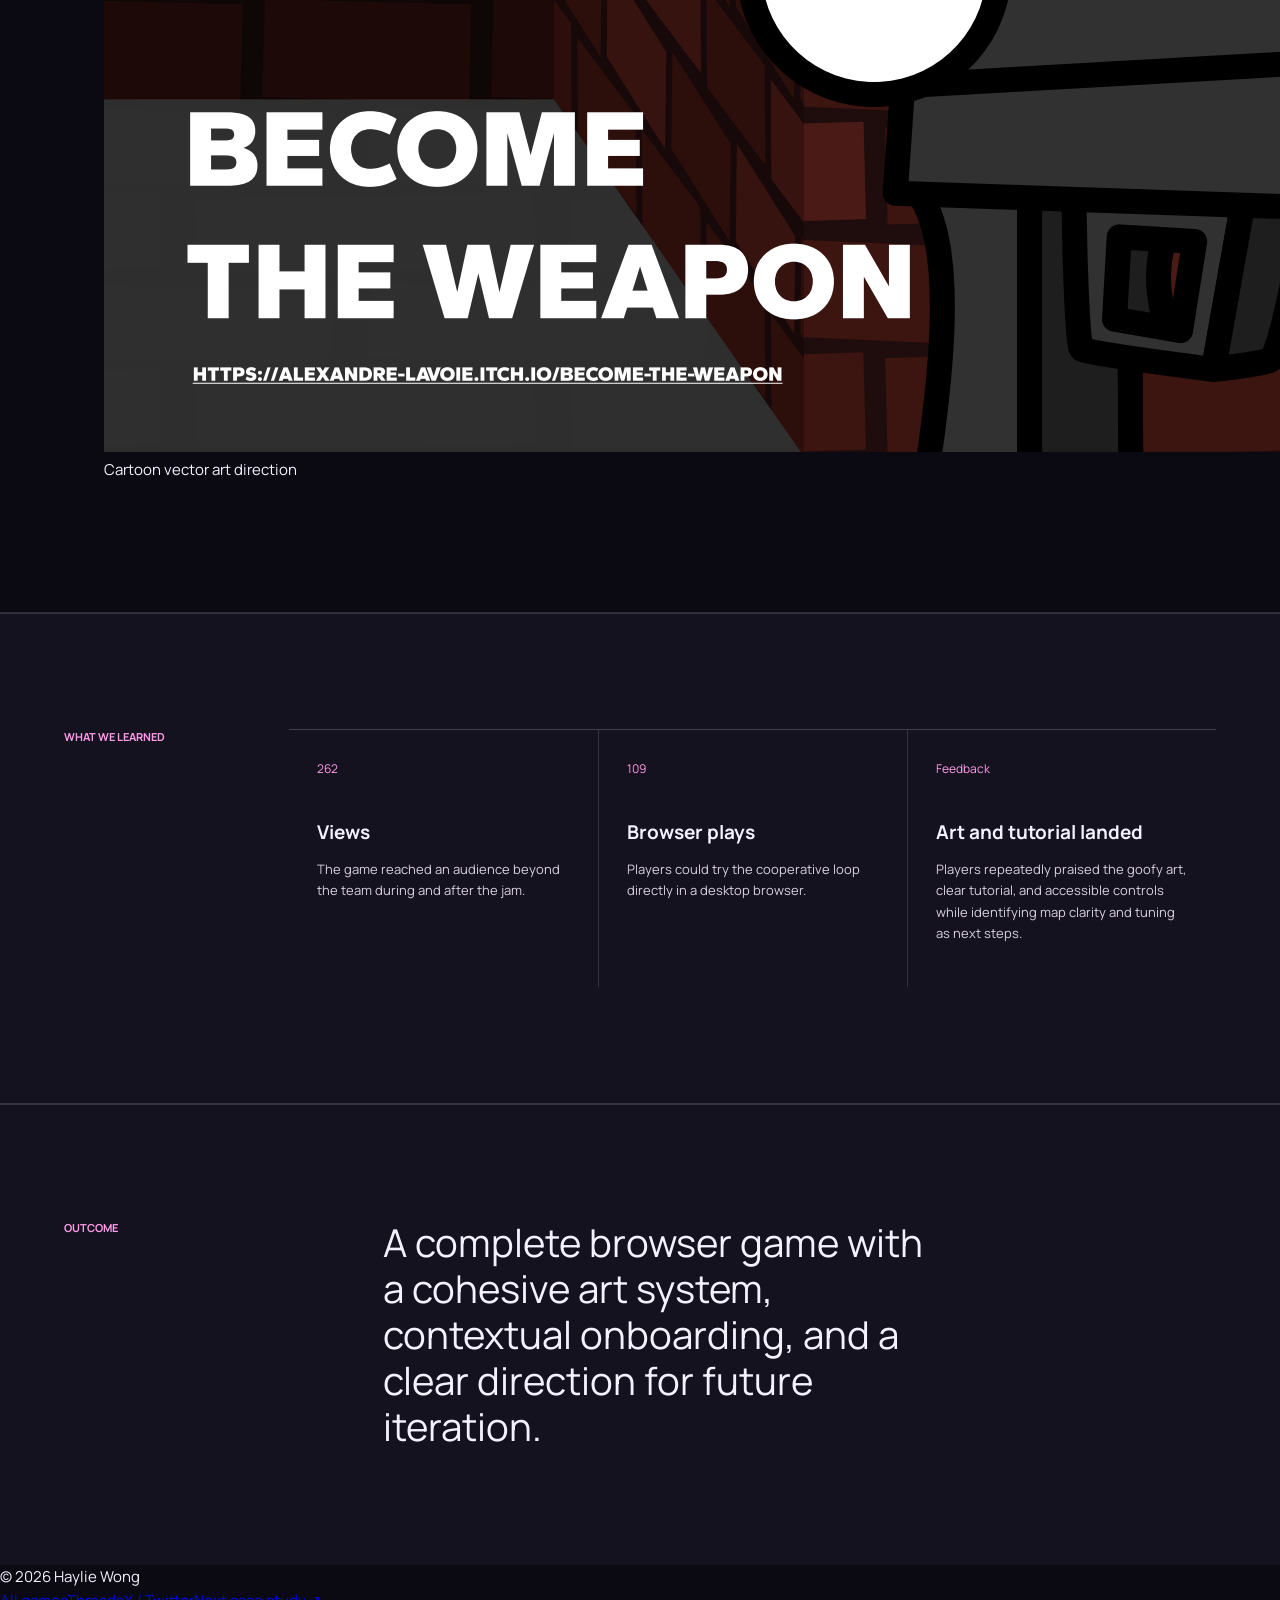
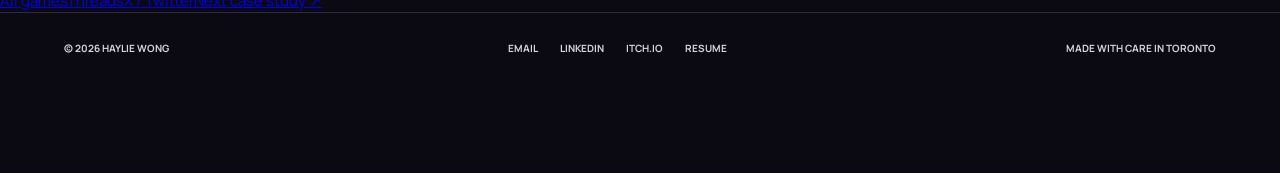
==== commit 86ab712b: "v2.0" ====
--- a/become-the-weapon.html
+++ b/become-the-weapon.html
@@ -1,4 +1,4 @@
-<!doctype html><html lang="en"><head><meta charset="UTF-8" /><meta name="viewport" content="width=device-width, initial-scale=1.0" /><meta name="description" content="Become the Weapon game design, art, and UX case study by SZE." /><title>Become the Weapon — SZE</title><link rel="preconnect" href="https://fonts.googleapis.com" /><link rel="preconnect" href="https://fonts.gstatic.com" crossorigin /><link href="https://fonts.googleapis.com/css2?family=Fredoka:wght@500;600;700&family=Manrope:wght@400;500;600;700;800&display=swap" rel="stylesheet" /><link rel="stylesheet" href="styles.css" /></head>
+<!doctype html><html lang="en"><head><meta charset="UTF-8" /><meta name="viewport" content="width=device-width, initial-scale=1.0" /><meta name="description" content="Become the Weapon game design, art, and UX case study by Haylie Wong." /><title>Become the Weapon — Haylie Wong</title><link rel="preconnect" href="https://fonts.googleapis.com" /><link rel="preconnect" href="https://fonts.gstatic.com" crossorigin /><link href="https://fonts.googleapis.com/css2?family=Fredoka:wght@500;600;700&family=Manrope:wght@400;500;600;700;800&display=swap" rel="stylesheet" /><link rel="stylesheet" href="styles.css" /></head>
 <body class="case-page weapon-case"><a class="skip-link" href="#main-content">Skip to content</a><div class="grain" aria-hidden="true"></div><main id="main-content">
   <section class="case-hero"><button class="back-button" data-back>← Back to games</button><div class="case-label">Case study / 03</div><h1>Become the Weapon</h1><p class="case-lede">Building a readable art and UX system for a fast-paced cooperative roguelike.</p><div class="case-details"><span><b>Role</b>Game design · Art · UX · Copywriting</span><span><b>Duration</b>10 days · Game jam</span><span><b>Tools</b>Godot 4.3 · Figma · Audacity</span></div><a class="case-live-link" href="https://alexandre-lavoie.itch.io/become-the-weapon" target="_blank" rel="noopener noreferrer">Play Become the Weapon ↗</a></section>
   <figure class="title-banner weapon-banner"><img src="assets/become-weapon-cover.png" alt="Become the Weapon title art" /><figcaption>Become the Weapon — title artwork</figcaption></figure>
@@ -9,5 +9,5 @@
   <section class="case-evidence"><div class="evidence-heading"><span>Art system</span><h2>One expressive silhouette, <em>many personalities.</em></h2><p>The cartoon vector direction turned each weapon into a character. A flexible skin system gave teams identity in co-op while keeping the core silhouette and interaction language consistent.</p></div><div class="evidence-grid weapon-evidence-grid"><figure><img src="assets/become-weapon-skins.png" alt="Become the Weapon character skin designs and in-game implementation" /><figcaption>Character skins and in-game implementation</figcaption></figure><figure><img src="assets/become-weapon-cover.png" alt="Become the Weapon expressive gun character" /><figcaption>Cartoon vector art direction</figcaption></figure></div></section>
   <section class="case-section decisions results-section"><span>What we learned</span><div class="decision-list"><article><b>262</b><h3>Views</h3><p>The game reached an audience beyond the team during and after the jam.</p></article><article><b>109</b><h3>Browser plays</h3><p>Players could try the cooperative loop directly in a desktop browser.</p></article><article><b>Feedback</b><h3>Art and tutorial landed</h3><p>Players repeatedly praised the goofy art, clear tutorial, and accessible controls while identifying map clarity and tuning as next steps.</p></article></div></section>
   <section class="case-outcome"><span>Outcome</span><p>A complete browser game with a cohesive art system, contextual onboarding, and a clear direction for future iteration.</p></section>
-  <footer class="case-footer"><span>© 2026 SZE</span><div><a href="index.html#games">All games</a><a href="https://www.threads.com/@szzzeler" target="_blank" rel="noopener noreferrer">Threads</a><a href="https://x.com/szzzeler" target="_blank" rel="noopener noreferrer">X / Twitter</a><a href="suko-wednesday.html">Next case study ↗</a></div></footer>
+  <footer class="case-footer"><span>© 2026 Haylie Wong</span><div><a href="games.html#games">All games</a><a href="https://www.threads.com/@szzzeler" target="_blank" rel="noopener noreferrer">Threads</a><a href="https://x.com/szzzeler" target="_blank" rel="noopener noreferrer">X / Twitter</a><a href="suko-wednesday.html">Next case study ↗</a></div></footer>
 </main><script src="script.js?v=20260810-ux"></script></body></html>
--- a/styles.css
+++ b/styles.css
@@ -1,59 +1,279 @@
-:root{--ink:#15121f;--paper:#f6f0e6;--pink:#ec4bb3;--acid:#d8f44b;--violet:#6b47d8;--line:rgba(21,18,31,.2)}
-*{box-sizing:border-box}html{scroll-behavior:smooth}body{margin:0;background:var(--paper);color:var(--ink);font-family:Manrope,Arial,sans-serif}.grain{position:fixed;inset:0;pointer-events:none;z-index:20;opacity:.13;background-image:url("data:image/svg+xml,%3Csvg viewBox='0 0 180 180' xmlns='http://www.w3.org/2000/svg'%3E%3Cfilter id='n'%3E%3CfeTurbulence type='fractalNoise' baseFrequency='.9' numOctaves='3' stitchTiles='stitch'/%3E%3C/filter%3E%3Crect width='100%25' height='100%25' filter='url(%23n)' opacity='.2'/%3E%3C/svg%3E")}.site-header{height:82px;padding:0 4.8vw;display:flex;align-items:center;justify-content:space-between;border-bottom:1px solid var(--line);position:relative;z-index:5}.wordmark{font-size:14px;font-weight:800;letter-spacing:.08em;color:inherit;text-decoration:none}.wordmark span{font-weight:500;font-style:italic}.main-nav{display:flex;gap:32px;align-items:center}.main-nav a,footer a{color:inherit;text-decoration:none;font-size:13px;font-weight:600}.pill-link{padding:10px 16px;border:1px solid;border-radius:50px}.menu-toggle{display:none}.ambient{position:relative;overflow:hidden;background-image:radial-gradient(circle at 82% 24%,rgba(236,75,179,.16),transparent 25%),radial-gradient(circle at 12% 75%,rgba(216,244,75,.13),transparent 24%)}
-.hero{padding:11vw 4.8vw 4vw;min-height:690px}.hero-intro{display:flex;justify-content:space-between;font-size:10px;font-weight:600;letter-spacing:.11em;text-transform:uppercase}.hero-copy{max-width:1100px;margin:6vw 0 5.5vw}.hero h1{font-size:clamp(49px,8vw,116px);letter-spacing:-.08em;line-height:.9;margin:0;max-width:10ch}.hero h1 em,.about-copy h2 em,.case-page h2 em{font-weight:500;color:var(--pink)}.hero-copy p{font-size:17px;line-height:1.65;max-width:480px;margin:35px 0 0}.hero-footer{display:flex;align-items:end;justify-content:space-between}.hero-footer>p{font-size:10px;letter-spacing:.1em;margin:0 4vw 15px 0}.circle-link{width:112px;height:112px;border:1px solid;border-radius:50%;padding:18px;display:flex;flex-direction:column;justify-content:space-between;color:inherit;text-decoration:none;font-size:12px;transition:.25s}.circle-link b{font-size:22px;align-self:end}.circle-link:hover{background:var(--ink);color:var(--paper);transform:rotate(8deg)}.hero-orbit{position:absolute;width:31vw;aspect-ratio:1;border:1px solid #15121f55;border-radius:50%;right:-7vw;top:18%;z-index:-1}.hero-orbit span{position:absolute;inset:13%;border:1px solid #15121f44;border-radius:50%}.hero-orbit:before,.hero-orbit:after{content:'';position:absolute;border-radius:50%}.hero-orbit:before{width:18px;height:18px;background:var(--pink);bottom:10%;left:12%}.hero-orbit:after{width:9px;height:9px;background:var(--acid);top:8%;right:14%}.hero-orbit i{position:absolute;left:-38px;top:50%;font-size:9px;font-style:normal;letter-spacing:.12em}
-.manifesto{padding:44px 4.8vw;border-block:1px solid var(--line);display:flex;align-items:center;justify-content:space-between}.manifesto p{font-size:clamp(21px,2.7vw,39px);line-height:1.15;letter-spacing:-.04em;max-width:940px;margin:0}.manifesto strong{font-weight:500;color:var(--pink)}.manifesto>span{font-size:34px;color:var(--pink)}.games-section{padding:10vw 4.8vw}.section-heading{display:grid;grid-template-columns:15% 1fr 25%;margin-bottom:8vw;align-items:start}.section-heading>span,.eyebrow{font-size:10px;font-weight:600;letter-spacing:.1em;text-transform:uppercase}.section-heading h2{font-size:clamp(38px,5.5vw,76px);line-height:.9;letter-spacing:-.07em;margin:0}.section-heading p{font-size:13px;line-height:1.65;margin:0}.games-grid{display:grid;grid-template-columns:repeat(2,1fr);gap:5vw}.game-card:nth-child(2){margin-top:13vw}.game-art{display:block;height:min(38vw,520px);overflow:hidden;background:#21172e}.game-art img{width:100%;height:100%;display:block;object-fit:cover;transition:transform .5s ease}.game-art:hover img{transform:scale(1.025)}.game-meta{display:flex;justify-content:space-between;font-size:10px;letter-spacing:.09em;margin:15px 0}.game-title{border-top:1px solid;padding-top:14px;display:grid;grid-template-columns:1fr 1.2fr;gap:14px}.game-title h3{font-size:27px;letter-spacing:-.06em;margin:0}.game-title p{font-size:12px;line-height:1.6;margin:0}.game-title a{grid-column:2;color:inherit;font-size:12px;font-weight:700;text-decoration:none}.more-games{margin-top:9vw;padding:24px 0;border-block:1px solid var(--line);display:flex;justify-content:space-between;font-size:12px;text-transform:uppercase;letter-spacing:.06em}.more-games a{font-size:18px;text-transform:none;letter-spacing:-.03em;color:inherit;text-decoration:none}.more-games b{color:var(--pink)}
-.about-section{padding:10vw 4.8vw;background-color:#e8dedf;display:grid;grid-template-columns:18% 1.35fr 1fr;gap:5vw}.about-stamp{font-size:10px;line-height:1.5;letter-spacing:.12em}.about-stamp span{display:block;color:var(--pink);font-size:30px;margin-top:12px}.about-copy h2{font-size:clamp(39px,5.1vw,72px);line-height:.94;letter-spacing:-.075em;margin:24px 0 35px}.about-copy p{max-width:530px;font-size:14px;line-height:1.75}.skills{margin-top:65px}.skills ul{list-style:none;padding:0;margin:24px 0}.skills li{display:flex;gap:20px;padding:15px 0;border-top:1px solid var(--line);font-size:13px}.skills b{font-size:10px;font-weight:500}.process-section{background:var(--ink);color:var(--paper);padding:10vw 4.8vw}.section-heading.light{grid-template-columns:15% 1fr}.process-grid{display:grid;grid-template-columns:repeat(3,1fr);border-top:1px solid #fff4}.process-grid>div{min-height:220px;padding:25px 8% 0 0;border-right:1px solid #fff4}.process-grid>div+div{padding-left:8%}.process-grid>div:last-child{border:0}.process-grid span{font-size:10px;color:var(--acid)}.process-grid h3{font-size:22px;letter-spacing:-.05em;margin:46px 0 14px}.process-grid p{font-size:12px;line-height:1.65;color:#d8d1e2}.contact-section{padding:9vw 4.8vw 100px;background-color:var(--violet);color:#fff6e9}.contact-top{display:flex;justify-content:space-between;font-size:12px}.contact-top p{margin:0}.contact-section h2{font-size:clamp(42px,7.1vw,104px);line-height:.92;letter-spacing:-.08em;margin:12vw 0}.contact-section h2 a{color:inherit;text-decoration:none;font-weight:500;font-style:italic}.contact-section h2 span{font-size:.5em;color:var(--acid)}footer{display:flex;justify-content:space-between;border-top:1px solid #fff7;padding-top:18px;font-size:10px;text-transform:uppercase;letter-spacing:.06em}footer div{display:flex;gap:22px}footer a{font-size:10px}.bottom-nav{position:fixed;z-index:15;left:50%;bottom:17px;transform:translateX(-50%);display:flex;align-items:center;gap:4px;padding:5px;background:#15121fe8;border:1px solid #ffffff20;border-radius:50px;backdrop-filter:blur(12px);box-shadow:0 8px 30px #0005}.bottom-nav a{padding:9px 14px;border-radius:40px;color:#eee8f2;text-decoration:none;font-size:10px;font-weight:700}.bottom-nav a.active{background:var(--pink);color:#fff}.bottom-nav-wordmark{color:var(--acid)!important}.reveal{opacity:0;transform:translateY(22px);transition:opacity .7s ease,transform .7s ease}.reveal.visible{opacity:1;transform:none}
-/* Case studies */
-.case-page{background:var(--ink);color:#f8f2e9}.back-button{position:fixed;top:25px;left:4.8vw;z-index:10;padding:11px 16px;border:1px solid #fff4;border-radius:50px;background:#15121fdd;color:inherit;font:600 11px Manrope;cursor:pointer;backdrop-filter:blur(10px)}.case-hero{padding:clamp(120px,14vw,190px) 5vw 9vw;border-bottom:1px solid #fff2;display:grid;grid-template-columns:1fr .7fr;gap:30px 7vw}.case-label{grid-column:1/-1;color:var(--acid);font-size:11px;text-transform:uppercase;letter-spacing:.1em}.case-hero h1{font-size:clamp(60px,9vw,130px);line-height:.85;letter-spacing:-.085em;margin:0}.case-lede{font-size:clamp(20px,2.4vw,34px);line-height:1.2;letter-spacing:-.04em;margin:0;align-self:end}.case-details{grid-column:1/-1;display:grid;grid-template-columns:repeat(3,1fr);border-top:1px solid #fff2;padding-top:20px}.case-details span{font-size:12px;color:#d8d1e2}.case-details b{display:block;color:#ff83d5;font-size:9px;letter-spacing:.08em;text-transform:uppercase;margin-bottom:7px}.case-live-link{grid-column:1/-1;color:var(--acid);font-size:12px;font-weight:700;text-decoration:none}.case-summary,.case-section,.case-showcase,.case-evidence,.case-outcome{padding:clamp(70px,9vw,125px) 5vw}.case-summary,.case-section.two-column,.case-outcome{display:grid;grid-template-columns:.35fr 1.4fr;gap:7vw;border-bottom:1px solid #fff2}.case-summary>span,.case-section>span,.case-outcome>span,.showcase-copy>span,.evidence-heading>span{color:var(--acid);font-size:10px;font-weight:700;letter-spacing:.09em;text-transform:uppercase}.case-summary p,.case-outcome p{font-size:clamp(27px,3.5vw,50px);line-height:1.05;letter-spacing:-.055em;max-width:22ch;margin:0}.case-section h2,.showcase-copy h2,.evidence-heading h2{font-size:clamp(38px,5vw,70px);line-height:.98;letter-spacing:-.065em;margin:0 0 28px}.case-section p,.showcase-copy p,.evidence-heading p{font-size:14px;line-height:1.8;color:#d8d1e2;max-width:60ch}.decisions{border-bottom:1px solid #fff2}.decision-list{display:grid;grid-template-columns:repeat(3,1fr);margin-top:55px;border-top:1px solid #fff2}.decision-list article{padding:28px;min-height:250px;border-right:1px solid #fff2}.decision-list article:last-child{border:0}.decision-list b{color:#ff83d5}.decision-list h3{margin:48px 0 15px;font-size:21px}.decision-list p{font-size:12px;line-height:1.7}.showcase-copy,.evidence-heading{max-width:760px}.case-image-grid,.evidence-grid{display:grid;grid-template-columns:repeat(2,1fr);gap:20px;margin-top:50px}.case-image-grid img,.evidence-grid img,.title-banner img{display:block;width:100%;border-radius:10px;border:1px solid #fff2;background:#fff;object-fit:cover}.case-image-grid img{height:min(38vw,540px)}.title-banner{padding:4vw 5vw;margin:0;border-bottom:1px solid #fff2}.title-banner img{max-height:600px}.title-banner figcaption,.evidence-grid figcaption{font-size:10px;color:#cfc7d8;text-transform:uppercase;letter-spacing:.08em;margin-top:10px}.evidence-grid figure{margin:0}.evidence-grid img{height:300px;object-fit:contain}.case-footer{padding:28px 5vw 50px;border-top:1px solid #fff2}.case-footer a{color:#f8f2e9}
-@media(max-width:760px){.site-header{height:68px;padding:0 6vw}.menu-toggle{display:block;border:0;background:none;width:30px}.menu-toggle span{display:block;border-top:2px solid;margin:6px 0}.main-nav{display:none;position:absolute;top:68px;left:0;right:0;padding:24px 6vw;background:var(--paper);flex-direction:column;align-items:flex-start}.main-nav.open{display:flex}.hero{padding:110px 6vw 55px;min-height:650px}.hero-intro{gap:20px}.hero-copy{margin:80px 0}.hero h1{font-size:clamp(52px,15vw,78px)}.hero-orbit{width:76vw;right:-34vw;top:22%}.hero-footer>p{display:none}.manifesto,.games-section,.about-section,.process-section,.contact-section{padding-left:6vw;padding-right:6vw}.section-heading{display:block}.section-heading>span{display:block;margin-bottom:26px}.section-heading p{margin-top:24px;max-width:270px}.games-grid{grid-template-columns:1fr;gap:75px}.game-card:nth-child(2){margin-top:0}.game-art{height:105vw}.game-title{grid-template-columns:1fr}.game-title a{grid-column:auto}.more-games{gap:20px}.about-section{display:block}.about-stamp{margin-bottom:70px}.skills{margin-top:50px}.process-grid{grid-template-columns:1fr}.process-grid>div,.process-grid>div+div{min-height:auto;padding:25px 0 35px;border-right:0;border-bottom:1px solid #fff3}.process-grid h3{margin:28px 0 12px}.contact-top{display:block}.contact-section h2{margin:100px 0 120px}footer{align-items:flex-start;gap:25px}footer>span:last-child{display:none}.bottom-nav a{padding:9px 10px}.bottom-nav-wordmark{display:none}.case-hero{display:block;padding:110px 24px 60px}.case-label{margin-bottom:25px}.case-lede{margin:32px 0}.case-details{grid-template-columns:1fr;gap:18px}.case-live-link{display:block;margin-top:28px}.case-summary,.case-section.two-column,.case-outcome{display:block;padding:64px 24px}.case-summary>span,.case-section>span,.case-outcome>span{display:block;margin-bottom:28px}.case-showcase,.case-evidence,.decisions{padding:64px 24px}.decision-list,.case-image-grid,.evidence-grid{grid-template-columns:1fr}.decision-list article{min-height:0;border-right:0;border-bottom:1px solid #fff2;padding:26px 0}.decision-list h3{margin:25px 0 12px}.case-image-grid img,.evidence-grid img{height:auto}.title-banner{padding:24px}.case-footer{padding:24px 24px 100px}}
-@media(prefers-reduced-motion:reduce){html{scroll-behavior:auto}.reveal{opacity:1;transform:none;transition:none}.game-art img{transition:none}}
-
-/* Oupelaye Studio brand layer */
-:root{--ink:#050505;--paper:#ffec20;--pink:#ec3210;--acid:#25c900;--violet:#6c42c1;--orange:#f08a00;--blue:#0752c7;--line:#050505}
-body{background:var(--paper);color:var(--ink)}
-h1,h2,h3,.wordmark,.main-nav,.bottom-nav,.game-meta,.eyebrow,.section-heading>span{font-family:Fredoka,Manrope,sans-serif}
-.grain{opacity:.08}
-.site-header{height:92px;background:var(--paper);border-bottom:4px solid var(--ink);padding:0 3.5vw}
-.wordmark{display:flex;align-items:center;gap:11px;font-size:20px;letter-spacing:.02em}.wordmark img{width:57px;height:57px;object-fit:contain}.wordmark span{font-style:normal;font-weight:700}
-.main-nav{gap:12px}.main-nav a{padding:10px 16px;border:3px solid transparent;border-radius:999px;font-size:13px}.main-nav a:hover{border-color:var(--ink);background:#fff}.main-nav .pill-link{border:3px solid var(--ink);background:var(--acid);box-shadow:3px 3px 0 var(--ink)}
-.hero{min-height:790px;padding:6vw 4.8vw 3.5vw;background-color:var(--paper);background-image:radial-gradient(var(--ink) 1.4px,transparent 1.4px);background-size:24px 24px;border-bottom:4px solid var(--ink)}
-.hero:before{content:'';position:absolute;inset:0;background:linear-gradient(90deg,var(--paper) 0%,var(--paper) 45%,transparent 72%);z-index:-1}
-.hero-intro{position:relative;z-index:2;max-width:100%;font-family:Fredoka,sans-serif;font-size:11px;font-weight:700}
-.hero-copy{position:relative;z-index:2;margin:5vw 0 4vw;max-width:730px}.hero h1{font-size:clamp(72px,9.2vw,140px);line-height:.78;letter-spacing:-.07em;text-transform:uppercase;max-width:none;text-shadow:5px 5px 0 #fff}.hero h1 em{display:inline-block;margin-top:.1em;padding:0 .12em .08em;color:#fff;background:var(--pink);border:5px solid var(--ink);border-radius:28px;font-style:normal;transform:rotate(-2deg);box-shadow:7px 7px 0 var(--ink)}.hero-copy p{max-width:510px;padding:15px 18px;background:#fff;border:4px solid var(--ink);border-radius:18px;box-shadow:5px 5px 0 var(--ink);font-weight:700}.fun-badge{position:absolute;right:0;top:-5px;z-index:3;width:92px;height:92px;display:grid;place-content:center;text-align:center;background:#fff;border:4px solid var(--ink);border-radius:50%;font-family:Fredoka,sans-serif;font-weight:700;line-height:.9;transform:rotate(10deg);box-shadow:5px 5px 0 var(--ink)}.fun-badge small{font-size:8px}.hero-character{position:absolute;z-index:1;right:4.5vw;bottom:-9px;width:min(36vw,480px);height:78%;display:flex;justify-content:center;align-items:end}.hero-character:before{content:'';position:absolute;width:92%;aspect-ratio:1;border-radius:50%;background:#fff;border:5px solid var(--ink);box-shadow:12px 12px 0 var(--ink)}.hero-character img{position:relative;z-index:2;width:72%;height:94%;object-fit:contain;object-position:bottom;filter:drop-shadow(8px 10px 0 #000)}.character-spark{position:absolute;z-index:3;font:700 38px Fredoka;color:var(--pink);-webkit-text-stroke:2px var(--ink)}.spark-one{left:4%;top:21%;transform:rotate(-12deg)}.spark-two{right:0;top:8%;color:var(--acid);transform:rotate(14deg)}.hero-footer{position:relative;z-index:3}.circle-link{background:var(--acid);border:4px solid var(--ink);box-shadow:5px 5px 0 var(--ink);font-family:Fredoka,sans-serif;font-weight:700}.circle-link:hover{background:#fff;color:var(--ink);transform:rotate(-7deg)}.hero-footer>p{padding:8px 12px;background:#fff;border:3px solid;border-radius:20px;font-family:Fredoka,sans-serif;font-weight:700}.hero-orbit{display:none}
-.manifesto{min-height:210px;padding:34px 4.8vw;background:var(--ink);color:#fff;border-block:0}.manifesto p{max-width:1050px;font-family:Fredoka,sans-serif;font-size:clamp(28px,3.6vw,52px);font-weight:600}.manifesto strong{color:var(--acid)}.manifesto img{width:145px;filter:drop-shadow(5px 5px 0 var(--pink));transform:rotate(6deg)}
-.games-section{background:#fff7da;padding-top:8vw;border-bottom:4px solid var(--ink)}.section-heading>span{display:inline-block;width:max-content;padding:7px 11px;background:var(--ink);color:#fff;border-radius:20px}.section-heading h2{font-size:clamp(48px,6.5vw,92px);text-transform:uppercase;letter-spacing:-.055em}.section-heading p{padding:12px;border:3px solid var(--ink);border-radius:15px;background:var(--paper);font-weight:700;box-shadow:4px 4px 0 var(--ink)}
-.game-card{position:relative}.game-card:before{content:'PLAY ME!';position:absolute;z-index:3;right:-16px;top:-22px;padding:10px 14px;background:var(--acid);border:3px solid var(--ink);border-radius:50%;font:700 12px Fredoka;transform:rotate(9deg);box-shadow:3px 3px 0 var(--ink)}.game-card:nth-child(2):before{content:'3RD PLACE!';background:var(--paper);transform:rotate(-7deg)}.game-art{border:5px solid var(--ink);border-radius:28px;box-shadow:10px 10px 0 var(--ink)}.game-meta{margin:22px 0 12px;font-weight:700}.game-meta span{padding:6px 9px;border:2px solid var(--ink);border-radius:20px}.game-meta span:first-child{background:var(--paper)}.game-title{border-top:4px solid var(--ink)}.game-title h3{font-size:38px;text-transform:uppercase}.game-title a{font-family:Fredoka,sans-serif;font-size:14px}.more-games{border-block:4px solid var(--ink);font-family:Fredoka,sans-serif;font-weight:700}.more-games a{padding:10px 14px;background:var(--pink);color:#fff;border:3px solid var(--ink);border-radius:16px;box-shadow:4px 4px 0 var(--ink)}.more-games b{color:var(--paper)}
-.about-section{position:relative;overflow:hidden;grid-template-columns:30% 1.2fr .8fr;background:var(--orange);border-bottom:4px solid var(--ink);background-image:linear-gradient(135deg,transparent 0 48%,#0000000d 48% 52%,transparent 52%)}.about-stamp{height:560px;align-self:center}.about-stamp img{width:100%;height:100%;object-fit:contain;filter:drop-shadow(13px 15px 0 #000);transform:rotate(-7deg)}.about-copy .eyebrow,.skills .eyebrow{display:inline-block;padding:7px 11px;background:#fff;border:3px solid var(--ink);border-radius:20px;font-weight:700}.about-copy h2{font-size:clamp(48px,5.8vw,82px);text-transform:uppercase}.about-copy h2 em{display:inline-block;color:#fff;background:var(--blue);border:4px solid var(--ink);border-radius:20px;padding:0 .12em;box-shadow:5px 5px 0 var(--ink);font-style:normal}.about-copy p{font-weight:600}.skills{padding:20px;background:var(--paper);border:4px solid var(--ink);border-radius:24px;box-shadow:8px 8px 0 var(--ink)}.skills li{border-top:3px solid var(--ink);font-family:Fredoka,sans-serif;font-weight:600}
-.process-section{background:var(--violet);border-bottom:4px solid var(--ink)}.process-section .section-heading>span{background:var(--acid);color:var(--ink);border:3px solid var(--ink)}.process-grid{border-top:4px solid var(--ink)}.process-grid>div{border-right:4px solid var(--ink)}.process-grid span{display:inline-grid;place-items:center;width:42px;height:42px;background:var(--paper);color:var(--ink);border:3px solid var(--ink);border-radius:50%;font:700 14px Fredoka}.process-grid h3{font-size:28px;text-transform:uppercase}.process-grid p{color:#fff;font-weight:600}
-.contact-section{min-height:700px;background-color:var(--paper);background-image:radial-gradient(var(--pink) 2px,transparent 2px);background-size:32px 32px;color:var(--ink)}.contact-section:before{content:'';position:absolute;inset:0;background:linear-gradient(90deg,var(--paper) 0 63%,transparent);z-index:-1}.contact-top{font-family:Fredoka,sans-serif;font-weight:700}.contact-logo{position:absolute;right:5vw;top:12%;width:min(30vw,390px);filter:drop-shadow(12px 12px 0 var(--ink));transform:rotate(7deg)}.contact-section h2{position:relative;z-index:2;max-width:950px;font-family:Fredoka,sans-serif;text-transform:uppercase}.contact-section h2 a{display:inline-block;margin-top:12px;padding:6px 18px 12px;background:var(--pink);color:#fff;border:5px solid var(--ink);border-radius:25px;box-shadow:8px 8px 0 var(--ink);font-style:normal}footer{border-top:4px solid var(--ink);font-family:Fredoka,sans-serif;font-weight:700}
-.bottom-nav{border:3px solid #fff;background:var(--ink);box-shadow:5px 5px 0 var(--pink)}.bottom-nav a{font-family:Fredoka,sans-serif}.bottom-nav a.active{background:var(--acid);color:var(--ink)}.bottom-nav-wordmark{color:var(--paper)!important}
-.case-page{background:var(--violet)}.case-page h1,.case-page h2,.case-page h3{font-family:Fredoka,sans-serif}.back-button{background:var(--paper);color:var(--ink);border:3px solid var(--ink);box-shadow:3px 3px 0 var(--ink);font-family:Fredoka,sans-serif}.case-label,.case-details b,.case-summary>span,.case-section>span,.case-outcome>span,.showcase-copy>span,.evidence-heading>span{color:var(--acid)}
-.weapon-card{grid-column:1/-1;margin-top:3vw}.weapon-card:before{content:'CO-OP CHAOS!';background:var(--orange)}.weapon-card .game-art{height:min(52vw,700px)}.weapon-card .game-art img{object-position:center}.weapon-card .game-title{grid-template-columns:1.1fr 1fr auto;align-items:start}.weapon-card .game-title a{grid-column:3}.weapon-case .case-hero h1{font-size:clamp(58px,8vw,116px);max-width:10ch}.weapon-banner img{aspect-ratio:16/9;object-fit:cover}.weapon-gameplay-grid{grid-template-columns:1fr 1.2fr}.weapon-gameplay-grid img{height:520px;object-fit:contain;background:#fff}.weapon-evidence-grid{grid-template-columns:1.4fr .8fr}.weapon-evidence-grid img{height:480px;object-fit:contain;background:#fff}.results-section{background:#15121f}.results-section .decision-list b{font:700 clamp(30px,4vw,58px) Fredoka;color:var(--paper)}
-.suko-card:before{content:'DON’T LOOK BACK!';background:#b63de6;color:#fff}.suko-card .game-art{background:#000}.suko-case .case-hero h1{font-size:clamp(58px,8vw,116px);max-width:9ch}.suko-banner img{aspect-ratio:16/10;object-fit:cover;background:#000}.suko-gameplay-grid img{height:440px;object-fit:cover;background:#000}.suko-reveal{background:#100f18}.suko-evidence-grid{grid-template-columns:1.35fr .65fr}.suko-evidence-grid img{height:460px;object-fit:cover;background:#000}.suko-evidence-grid figure:last-child img{object-fit:contain;background:#fff}
-@media(max-width:760px){.site-header{height:76px}.wordmark img{width:48px;height:48px}.wordmark{font-size:18px}.main-nav{top:76px;border-bottom:4px solid var(--ink);background:var(--paper)}.main-nav a{padding:8px 12px}.menu-toggle{padding:7px;background:#fff;border:3px solid var(--ink);border-radius:10px;box-shadow:3px 3px 0 var(--ink)}.hero{min-height:810px;padding-top:70px}.hero:before{background:linear-gradient(var(--paper) 0 64%,transparent 88%)}.hero-intro span:last-child{display:none}.hero-copy{margin-top:52px}.hero h1{font-size:clamp(58px,17vw,82px);line-height:.82;text-shadow:3px 3px 0 #fff}.hero h1 em{border-width:4px;box-shadow:5px 5px 0 var(--ink);border-radius:18px}.hero-copy p{font-size:14px;max-width:90%;margin-top:28px}.fun-badge{width:70px;height:70px;right:-4px;top:-35px;font-size:12px}.hero-character{right:-12vw;width:72vw;height:47%;opacity:.95}.hero-character:before{border-width:4px;box-shadow:7px 7px 0 var(--ink)}.hero-character img{filter:drop-shadow(5px 6px 0 #000)}.hero-footer{position:absolute;left:6vw;bottom:45px}.manifesto{gap:20px}.manifesto img{width:92px}.manifesto p{font-size:25px}.games-section{padding-top:80px}.section-heading p{max-width:none}.game-art{border-radius:20px;box-shadow:7px 7px 0 var(--ink)}.game-title h3{font-size:31px}.about-section{padding-top:70px}.about-stamp{height:390px;margin-bottom:40px}.about-stamp img{max-width:300px;margin:auto;display:block}.about-copy h2{font-size:48px}.skills{margin-top:55px}.contact-logo{width:42vw;right:3vw;top:18%;opacity:.32}.contact-section h2{font-size:50px;margin-top:180px}.contact-section h2 a{border-width:4px}.bottom-nav-wordmark{display:block}.bottom-nav a{padding:9px 8px;font-size:9px}}
-
-/* Readability and interaction safeguards */
-body{font-size:16px;line-height:1.6}.skip-link{position:fixed;z-index:100;left:16px;top:12px;padding:12px 16px;background:#fff;color:var(--ink);border:3px solid var(--ink);border-radius:12px;box-shadow:4px 4px 0 var(--ink);font:700 14px Fredoka,Manrope,sans-serif;text-decoration:none;transform:translateY(-160%);transition:transform .18s ease}.skip-link:focus{transform:translateY(0)}
-a,button{touch-action:manipulation}a:focus-visible,button:focus-visible{outline:4px solid #fff;outline-offset:3px;box-shadow:0 0 0 7px var(--blue)}.main-nav a,.bottom-nav a,.circle-link,.game-title a,.more-games a{min-height:44px;display:inline-flex;align-items:center;justify-content:center}.menu-toggle{min-width:44px;min-height:44px}.game-art:focus-visible{outline-color:var(--paper);box-shadow:0 0 0 5px var(--blue),10px 10px 0 var(--ink)}
-.hero-intro,.hero-footer>p,.section-heading>span,.eyebrow,.game-meta,.title-banner figcaption,.evidence-grid figcaption{font-size:12px}.hero-copy p,.about-copy p{font-size:16px;line-height:1.72}.section-heading p{font-size:14px;line-height:1.65}.game-title p,.process-grid p,.decision-list p{font-size:14px;line-height:1.7}.game-title a,.case-live-link{font-size:14px;text-decoration:underline;text-decoration-thickness:2px;text-underline-offset:4px}.more-games{font-size:14px}.skills li{font-size:14px}.contact-top,footer{font-size:12px}footer a{font-size:12px;min-height:44px;display:inline-flex;align-items:center}.case-details span{font-size:14px;line-height:1.55}.case-details b{font-size:11px}.case-section p,.showcase-copy p,.evidence-heading p{font-size:16px;line-height:1.8;max-width:66ch}.case-summary p,.case-outcome p{line-height:1.12}.case-page .case-hero,.case-page .case-summary,.case-page .case-section,.case-page .case-showcase,.case-page .case-evidence,.case-page .case-outcome{scroll-margin-top:24px}.back-button{min-height:44px}
-@media(max-width:760px){body{font-size:16px}.main-nav{gap:6px;padding-top:18px;padding-bottom:22px}.main-nav a{min-width:110px;justify-content:flex-start;font-size:15px}.main-nav .pill-link{justify-content:center}.hero-copy p{font-size:16px;line-height:1.6;max-width:94%}.game-meta{gap:8px;flex-wrap:wrap;font-size:11px}.game-title p,.process-grid p{font-size:15px}.about-copy p,.case-section p,.showcase-copy p,.evidence-heading p{font-size:16px}.bottom-nav{width:min(94vw,390px);justify-content:center;gap:1px;padding:5px}.bottom-nav a{min-height:44px;padding:8px 9px;font-size:11px;flex:1}.bottom-nav-wordmark{flex:0 0 auto!important}.contact-section{padding-bottom:130px}footer{padding-bottom:18px}.case-footer{padding-bottom:110px}.case-details span{font-size:15px}.case-summary p,.case-outcome p{font-size:32px}.decision-list p{font-size:15px}}
-@media(max-width:760px){.weapon-card{grid-column:auto;margin-top:0}.weapon-card .game-art{height:64vw}.weapon-card .game-title{grid-template-columns:1fr}.weapon-card .game-title a{grid-column:auto}.weapon-case .case-hero h1{font-size:clamp(48px,14vw,72px);max-width:none}.weapon-gameplay-grid,.weapon-evidence-grid{grid-template-columns:1fr}.weapon-gameplay-grid img,.weapon-evidence-grid img{height:auto}.results-section .decision-list b{font-size:42px}}
-@media(max-width:760px){.suko-case .case-hero h1{font-size:clamp(48px,14vw,72px);max-width:none}.suko-gameplay-grid,.suko-evidence-grid{grid-template-columns:1fr}.suko-gameplay-grid img,.suko-evidence-grid img{height:auto}}
-
-/* Pop-art palette and comic surfaces */
-:root{--ink:#050505;--paper:#ffe600;--pink:#ff2b9d;--acid:#28ef62;--violet:#2155ff;--orange:#ff642e;--blue:#00bde7;--line:#050505}
-.hero{background-color:var(--paper);background-image:radial-gradient(var(--pink) 1.8px,transparent 1.8px);background-size:22px 22px}.hero h1 em{box-shadow:7px 7px 0 var(--blue),12px 12px 0 var(--ink)}.hero-copy p{box-shadow:5px 5px 0 var(--blue),9px 9px 0 var(--ink)}.fun-badge{background:var(--acid);box-shadow:5px 5px 0 var(--pink),9px 9px 0 var(--ink)}.hero-character:before{background-color:var(--blue);background-image:radial-gradient(#fff 1.5px,transparent 1.5px);background-size:16px 16px;box-shadow:12px 12px 0 var(--pink),18px 18px 0 var(--ink)}
-.hero-footer{justify-content:flex-start;gap:28px;max-width:min(560px,45vw)}.hero-footer>p{max-width:330px;margin:0 0 15px}
-.manifesto{background-color:var(--pink);background-image:radial-gradient(#000 1.4px,transparent 1.4px);background-size:18px 18px}.manifesto p{padding:12px 16px;background:var(--ink)}.manifesto strong{color:var(--paper)}
-.games-section{background-color:var(--blue);background-image:radial-gradient(#006a82 1.2px,transparent 1.2px);background-size:20px 20px}.section-heading p{background:#fff;box-shadow:4px 4px 0 var(--paper),8px 8px 0 var(--ink)}.game-card{padding:18px;background:#fff;border:4px solid var(--ink);border-radius:26px;box-shadow:10px 10px 0 var(--paper),15px 15px 0 var(--ink)}.game-art{border-radius:18px;box-shadow:6px 6px 0 var(--pink),10px 10px 0 var(--ink)}.more-games{padding:24px 18px;background:#fff;border:4px solid var(--ink);box-shadow:8px 8px 0 var(--pink),12px 12px 0 var(--ink)}
-.about-section{background-color:var(--pink);background-image:radial-gradient(var(--paper) 2px,transparent 2px);background-size:26px 26px}.about-copy p{padding:14px 16px;background:#fff;border:3px solid var(--ink);border-radius:15px;box-shadow:5px 5px 0 var(--blue),8px 8px 0 var(--ink)}.process-section{background-color:var(--violet);background-image:repeating-linear-gradient(135deg,transparent 0 15px,#ffffff0c 15px 30px)}.contact-section{background-size:20px 20px}.case-page{background-color:var(--violet);background-image:radial-gradient(#ffffff18 1.5px,transparent 1.5px);background-size:22px 22px}
-@media(max-width:760px){.game-card{padding:13px;border-radius:20px;box-shadow:7px 7px 0 var(--paper),11px 11px 0 var(--ink)}.game-art{box-shadow:4px 4px 0 var(--pink),7px 7px 0 var(--ink)}.manifesto p{padding:10px}.about-copy p{box-shadow:4px 4px 0 var(--blue),7px 7px 0 var(--ink)}}
-
-/* High-contrast top navigation */
-.site-header{background:var(--ink);color:#fff;border-bottom-color:var(--ink)}.wordmark,.main-nav a{color:#fff}.main-nav a:hover{background:#fff;color:var(--ink);border-color:#fff}.main-nav .pill-link{background:var(--ink);color:#fff;border-color:#fff;box-shadow:3px 3px 0 var(--pink)}
-@media(max-width:760px){.main-nav{background:var(--ink);color:#fff;border-bottom-color:#fff}.main-nav a{color:#fff}.menu-toggle{background:var(--ink);border-color:#fff;box-shadow:3px 3px 0 var(--pink)}.menu-toggle span{border-top-color:#fff}}
-@media(max-width:760px){footer{flex-wrap:wrap}footer div{width:100%;flex-wrap:wrap;gap:4px 18px}}
-
-/* W4VVV3 */
-.w4vvv3-card:before{content:'FOLLOW THE SIGNAL!';background:var(--acid)}.w4vvv3-card .game-art{background:#090602}.w4vvv3-card .game-art img{object-fit:cover}.w4vvv3-case{background-color:#090602;background-image:radial-gradient(#f6a00022 1.5px,transparent 1.5px);background-size:22px 22px}.w4vvv3-case .case-hero h1{font-size:clamp(62px,10vw,142px);letter-spacing:.02em}.w4vvv3-case .case-label,.w4vvv3-case .case-details b,.w4vvv3-case .case-summary>span,.w4vvv3-case .case-section>span,.w4vvv3-case .case-outcome>span,.w4vvv3-case .showcase-copy>span{color:#f6a000}.w4vvv3-play{padding:8vw 5vw;border-bottom:1px solid #fff2;background:#120d05}.w4vvv3-play .showcase-copy{max-width:700px;margin-bottom:42px}.w4vvv3-play .showcase-copy h2{font-size:clamp(38px,5vw,70px);line-height:1;letter-spacing:-.06em;margin:18px 0}.w4vvv3-embed{width:min(100%,960px);aspect-ratio:32/19;margin:auto;border:4px solid #f6a000;box-shadow:10px 10px 0 #000;overflow:hidden;background:#000}.w4vvv3-embed iframe{display:block;width:100%;height:100%;border:0}.w4vvv3-banner img{aspect-ratio:16/4.5;object-fit:cover;background:#090602}.w4vvv3-gameplay-grid img{height:450px;object-fit:cover;background:#090602}.w4vvv3-case .case-showcase{background:#120d05}
-@media(max-width:760px){.w4vvv3-case .case-hero h1{font-size:clamp(52px,18vw,82px)}.w4vvv3-play{padding-block:70px}.w4vvv3-play .showcase-copy{margin-bottom:28px}.w4vvv3-embed{width:100%;box-shadow:6px 6px 0 #000}.w4vvv3-gameplay-grid{grid-template-columns:1fr}.w4vvv3-gameplay-grid img{height:auto}.w4vvv3-banner img{aspect-ratio:16/5}}
+:root{--ink:#1c2632;--paper:#f4f0e8;--red:#e6533c;--yellow:#f4c84b;--line:rgba(28,38,50,.18)}*{box-sizing:border-box}html{scroll-behavior:smooth}body{margin:0;background:var(--paper);color:var(--ink);font-family:Manrope,Arial,sans-serif}.grain{position:fixed;inset:0;pointer-events:none;z-index:10;opacity:.16;background-image:url("data:image/svg+xml,%3Csvg viewBox='0 0 180 180' xmlns='http://www.w3.org/2000/svg'%3E%3Cfilter id='n'%3E%3CfeTurbulence type='fractalNoise' baseFrequency='.9' numOctaves='3' stitchTiles='stitch'/%3E%3C/filter%3E%3Crect width='100%25' height='100%25' filter='url(%23n)' opacity='.22'/%3E%3C/svg%3E")}.site-header{height:86px;display:flex;align-items:center;justify-content:space-between;padding:0 4.8vw;border-bottom:1px solid var(--line);position:relative;z-index:2}.wordmark{font-size:14px;font-weight:800;letter-spacing:.08em;color:inherit;text-decoration:none}.wordmark span{font-family:Manrope;font-weight:500;font-style:italic;letter-spacing:0}.main-nav{display:flex;gap:32px;align-items:center}.main-nav a,.footer a{color:inherit;text-decoration:none;font-size:13px;font-weight:600}.main-nav .resume-link{margin-left:10px;padding:11px 16px;border:1px solid var(--ink);border-radius:50px}.resume-link span{margin-left:6px}.menu-toggle{display:none}.hero{padding:12.5vw 4.8vw 4.4vw;min-height:690px;position:relative;overflow:hidden}.eyebrow{font:500 10px Manrope,monospace;text-transform:uppercase;letter-spacing:.11em}.hero-copy{max-width:1050px;margin:6.5vw 0 6vw}.hero h1{font-size:clamp(46px,7.25vw,111px);letter-spacing:-.075em;line-height:.98;margin:0;max-width:1060px;font-weight:700}.hero h1 em,.about-copy h2 em{font-family:Manrope;font-style:italic;font-weight:500;letter-spacing:-.075em}.hero-copy p{font-size:17px;line-height:1.65;max-width:460px;margin:34px 0 0}.hero-footer{display:flex;justify-content:space-between;align-items:end}.hero-footer>p{font:500 10px Manrope;text-transform:uppercase;letter-spacing:.08em;margin:0 4vw 12px 0}.circle-link{width:110px;height:110px;border:1px solid var(--ink);border-radius:50%;display:flex;flex-direction:column;justify-content:space-between;padding:18px;color:inherit;text-decoration:none;font-size:12px;line-height:1.25;transition:.3s}.circle-link b{font-size:21px;align-self:end;font-weight:400}.circle-link:hover{background:var(--ink);color:var(--paper);transform:rotate(10deg)}.hero-orbit{position:absolute;width:30vw;height:30vw;border:1px solid rgba(28,38,50,.3);border-radius:50%;right:-8vw;top:17%;z-index:-1}.hero-orbit:before,.hero-orbit:after{content:'';position:absolute;border-radius:50%}.hero-orbit:before{width:14px;height:14px;background:var(--red);left:9%;bottom:13%}.hero-orbit:after{width:7px;height:7px;background:var(--ink);right:12%;top:7%}.hero-orbit span{position:absolute;inset:12%;border:1px solid rgba(28,38,50,.2);border-radius:50%}.hero-orbit i{font:10px Manrope;position:absolute;top:50%;left:-21px;font-style:normal}.intro-strip{border-top:1px solid var(--line);border-bottom:1px solid var(--line);padding:40px 4.8vw;display:flex;align-items:center;justify-content:space-between}.intro-strip p{font-family:Manrope;font-size:clamp(20px,2.7vw,38px);margin:0;letter-spacing:-.04em;max-width:850px;line-height:1.16}.intro-strip strong{font-weight:500;color:var(--red)}.spark{font-size:35px;color:var(--red)}.work-section{padding:11vw 4.8vw}.section-heading{display:grid;grid-template-columns:16% 1fr 25%;align-items:start;margin-bottom:9vw}.section-heading span{font:10px Manrope;letter-spacing:.1em}.section-heading h2{font-size:clamp(34px,4.8vw,70px);line-height:.9;letter-spacing:-.07em;margin:0}.section-heading p{font-size:13px;line-height:1.6;margin:0;max-width:220px}.projects{display:grid;grid-template-columns:repeat(2,1fr);gap:8vw 4.2vw}.project-luma{grid-column:2}.project-art{display:block;height:min(41vw,540px);position:relative;overflow:hidden;color:inherit;text-decoration:none}.project-meta{display:flex;justify-content:space-between;font:10px Manrope;text-transform:uppercase;letter-spacing:.08em;margin:15px 0 18px}.project-title{display:grid;grid-template-columns:1.2fr 1.5fr auto;gap:18px;align-items:baseline;border-top:1px solid var(--ink);padding-top:13px}.project-title h3{font-size:25px;letter-spacing:-.06em;margin:0}.project-title p{font-size:12px;line-height:1.55;margin:0;max-width:250px}.project-title a{font-size:12px;color:inherit;text-decoration:none;white-space:nowrap}.project-title b{font-size:16px;margin-left:5px}.aurora-art{background:#dbe4e6}.aurora-art:before{content:'';position:absolute;width:100%;height:70%;left:0;bottom:0;background:linear-gradient(150deg,#eef2e9 5%,#7199a0 5.2%,#4e727b 48%,#bed4cf 48.2%,#dfe0cc 100%);clip-path:polygon(0 30%,100% 0,100% 100%,0 100%)}.aurora-phone{position:absolute;width:42%;height:84%;left:17%;bottom:-6%;border:8px solid #263643;border-radius:27px;background:#f7f9f3;z-index:1;padding:38px 12px 15px;box-shadow:14px 17px 25px #19323b55}.phone-top{position:absolute;top:11px;left:50%;transform:translateX(-50%);width:36%;height:5px;border-radius:9px;background:#263643}.screen-title{font-size:14px;font-weight:800}.route-card{margin-top:30px;background:#e3eeeb;border-radius:14px;padding:15px;display:flex;justify-content:space-between;align-items:center;font-size:17px;font-weight:800}.route-card i{width:25px;border-top:1px solid #4d6668}.date-chip{font-size:9px;margin:13px 0}.date-chip b{margin:0 8px}.flight-row{display:flex;justify-content:space-between;align-items:center;font-size:8px;margin-top:26px}.flight-row small{font-size:6px;color:#e6533c}.flight-row em{font-style:normal;color:#566}.aurora-ticket{position:absolute;bottom:13%;right:10%;background:#f1c94f;padding:20px;width:37%;transform:rotate(6deg);z-index:2;box-shadow:7px 8px #1c2632}.aurora-ticket small,.aurora-ticket span{display:block;font:7px Manrope;margin-bottom:12px}.aurora-ticket b{font-size:13px;display:block;margin-bottom:9px}.aurora-ticket i{font-size:9px;font-style:normal}.art-label{position:absolute;right:8%;top:8%;font:110px Manrope;font-style:italic;color:#e6533c}.signal-art{background:#192c2c;color:#f3f1e9}.signal-grid{position:absolute;inset:0;background:linear-gradient(#ffffff12 1px,transparent 1px),linear-gradient(90deg,#ffffff12 1px,transparent 1px);background-size:44px 44px}.signal-title{position:absolute;top:9%;left:8%;font-size:clamp(26px,4vw,56px);font-weight:700;letter-spacing:-.07em;line-height:.82}.signal-title span{font-family:Manrope;font-weight:500;font-style:italic;display:block}.signal-pulse{position:absolute;width:37%;aspect-ratio:1;border-radius:50%;border:1px solid #c2e9be;opacity:.8}.pulse-one{right:8%;top:11%}.pulse-two{right:16%;top:19%;border-color:#f7c644}.signal-window{position:absolute;left:12%;bottom:13%;width:60%;height:43%;background:#eceddf;color:#1b2829;padding:12px;box-shadow:13px 13px 0 #ee6650}.window-bar{display:flex;gap:4px}.window-bar i{width:5px;height:5px;border-radius:50%;background:#889}.chart{height:52%;display:flex;align-items:end;gap:7%;padding:18px 5px 0}.chart span{width:11%;background:#507979;border-radius:2px 2px 0 0}.chart span:nth-child(1){height:30%}.chart span:nth-child(2){height:55%}.chart span:nth-child(3){height:45%}.chart span:nth-child(4){height:84%;background:#e6533c}.chart span:nth-child(5){height:71%}.window-copy b{font-size:24px;letter-spacing:-.07em}.window-copy small{font-size:8px;margin-left:5px}.signal-sticker{position:absolute;right:7%;bottom:14%;padding:13px;background:#f6c64b;color:#192c2c;border-radius:50%;width:84px;height:84px;text-align:center;display:grid;place-items:center;font:9px Manrope;transform:rotate(-13deg)}.luma-art{background:#f3b58d}.luma-sun{position:absolute;width:39%;aspect-ratio:1;border-radius:50%;background:#fae0a2;right:13%;top:12%}.luma-hill{position:absolute;bottom:-15%;border-radius:50% 50% 0 0}.hill-one{width:100%;height:59%;left:-26%;background:#314a45;transform:rotate(12deg)}.hill-two{width:90%;height:47%;right:-31%;background:#1c3736;transform:rotate(-14deg)}.luma-path{position:absolute;width:19%;height:76%;background:#d77d6c;clip-path:polygon(30% 0,68% 0,100% 100%,0 100%);bottom:-10%;left:42%;z-index:1}.luma-ui{position:absolute;z-index:3;left:8%;top:8%;background:#f8ead0;padding:14px;width:42%;box-shadow:5px 5px 0 #263c3b}.luma-ui span{font:8px Manrope;display:block;margin-bottom:9px}.luma-ui b{font-size:12px;display:block;line-height:1.15}.luma-ui i{display:inline-block;background:#263c3b;color:#f8ead0;padding:5px 10px;font-style:normal;font-size:9px;margin-top:12px}.luma-logo{position:absolute;z-index:3;bottom:7%;right:7%;font:clamp(40px,6.5vw,85px) Manrope;letter-spacing:-.1em;color:#f8ead0}.about-section{background:#dfded3;padding:11vw 4.8vw;display:grid;grid-template-columns:18% 1.4fr 1fr;gap:5vw;position:relative}.about-stamp{font:10px Manrope;letter-spacing:.12em;line-height:1.45}.about-stamp span{font-size:32px;color:var(--red);display:block;margin:12px}.about-copy h2{font-size:clamp(38px,5.1vw,73px);letter-spacing:-.075em;line-height:.93;margin:25px 0 34px}.about-copy p{font-size:14px;line-height:1.75;max-width:500px}.text-link{display:inline-block;border-bottom:1px solid var(--ink);padding-bottom:6px;margin-top:14px;color:inherit;text-decoration:none;font-size:13px;font-weight:700}.text-link b{margin-left:20px}.principles{margin-top:70px}.principles ul{padding:0;margin:25px 0 0;list-style:none}.principles li{border-top:1px solid var(--line);padding:14px 0;display:flex;gap:20px;font-size:13px}.principles b{font:10px Manrope;font-weight:400}.process-section{background:var(--ink);color:var(--paper);padding:11vw 4.8vw}.section-heading.light{grid-template-columns:16% 1fr;margin-bottom:7vw}.process-grid{display:grid;grid-template-columns:repeat(3,1fr);border-top:1px solid #f4f0e855}.process-grid>div{padding:25px 8% 0 0;border-right:1px solid #f4f0e855;min-height:225px}.process-grid>div+div{padding-left:8%}.process-grid>div:last-child{border:0}.process-grid span{font:10px Manrope;color:#f2c549}.process-grid h3{font-size:21px;letter-spacing:-.05em;margin:45px 0 14px}.process-grid p{font-size:12px;line-height:1.65;max-width:260px;color:#d3d4cf}.contact-section{padding:10vw 4.8vw 2vw;background:var(--red);color:#fff1df}.contact-top{display:flex;justify-content:space-between}.contact-top p{margin:0;font-size:12px}.contact-section h2{font-size:clamp(37px,6.8vw,100px);letter-spacing:-.08em;line-height:.98;margin:13vw 0}.contact-section h2 a{color:inherit;text-decoration:none;font-family:Manrope;font-weight:500;font-style:italic}.contact-section h2 span{font-family:Manrope;font-style:normal;font-size:.5em;vertical-align:middle;margin-left:1vw}.footer{display:flex;justify-content:space-between;border-top:1px solid #fff1df77;padding-top:18px;font:10px Manrope;text-transform:uppercase;letter-spacing:.05em}.footer div{display:flex;gap:22px}.footer a{font:10px Manrope}.reveal{opacity:0;transform:translateY(24px);transition:opacity .7s ease,transform .7s ease}.reveal.visible{opacity:1;transform:none}@media(max-width:760px){.site-header{height:69px;padding:0 6vw}.main-nav{position:absolute;top:69px;left:0;right:0;background:var(--paper);padding:22px 6vw 30px;display:none;flex-direction:column;align-items:flex-start;gap:18px;border-bottom:1px solid var(--line)}.main-nav.open{display:flex}.main-nav .resume-link{margin:5px 0 0}.menu-toggle{display:flex;width:32px;height:25px;border:0;background:transparent;flex-direction:column;justify-content:center;gap:6px;padding:0}.menu-toggle span{display:block;width:25px;height:1px;background:var(--ink);transition:.2s}.menu-toggle.active span:first-child{transform:translateY(3.5px) rotate(45deg)}.menu-toggle.active span:last-child{transform:translateY(-3.5px) rotate(-45deg)}.hero{padding:18vw 6vw 11vw;min-height:650px}.hero-copy{margin:17vw 0 15vw}.hero-copy p{font-size:14px;max-width:380px}.hero-footer>p{display:none}.hero-orbit{width:64vw;height:64vw;right:-23vw;top:14%}.intro-strip{padding:25px 6vw}.spark{font-size:25px}.work-section{padding:18vw 6vw}.section-heading{display:block;margin-bottom:13vw}.section-heading h2{margin:20px 0}.projects{display:block}.project{margin-bottom:18vw}.project-art{height:95vw}.project-title{grid-template-columns:1fr auto;gap:12px}.project-title p{grid-column:1/-1;grid-row:2}.project-title a{grid-column:2;grid-row:1}.about-section{padding:18vw 6vw;display:block}.about-stamp{margin-bottom:16vw}.about-copy h2{margin-top:20px}.principles{margin-top:16vw}.process-section{padding:18vw 6vw}.section-heading.light{display:block;margin-bottom:14vw}.process-grid{display:block}.process-grid>div,.process-grid>div+div{padding:23px 0;border-right:0;border-bottom:1px solid #f4f0e855;min-height:0}.process-grid h3{margin:25px 0 10px}.contact-section{padding:18vw 6vw 6vw}.contact-top{display:block}.contact-top p{margin-top:20px}.contact-section h2{margin:20vw 0}.footer{display:block;line-height:2}.footer div{gap:15px;margin:9px 0}.footer>span:last-child{display:none}.aurora-ticket{padding:14px}.art-label{font-size:80px}}
+.resume-page{background:#f5f1e9}.resume-hero{display:grid;grid-template-columns:1fr 1fr;gap:6vw;padding:9vw 11vw 8vw;border-bottom:1px solid var(--line)}.resume-hero h1{font-size:clamp(70px,10vw,148px);line-height:.78;letter-spacing:-.1em;margin:35px 0 0}.resume-hero h1 em{font:italic 500 1em Manrope}.resume-intro{align-self:end;padding-bottom:5px}.resume-intro p{font-size:18px;line-height:1.6;max-width:430px;margin:0 0 36px}.download-button{display:inline-flex;gap:50px;align-items:center;border:1px solid var(--ink);border-radius:50px;padding:15px 18px;color:inherit;text-decoration:none;font-size:12px;font-weight:700;transition:.25s}.download-button:hover{color:var(--paper);background:var(--ink)}.download-button b{font-size:18px;font-weight:400}.resume-block{display:grid;grid-template-columns:21% 1fr;gap:4vw;padding:6vw 11vw;border-bottom:1px solid var(--line)}.resume-summary p{font:clamp(22px,3vw,39px)/1.25 Manrope;letter-spacing:-.04em;max-width:900px;margin:0}.resume-entries{display:grid;gap:55px}.resume-entries article{display:grid;grid-template-columns:170px 1fr;gap:20px}.entry-date{font:10px Manrope;letter-spacing:.06em;padding-top:9px}.resume-entries h2{font-size:23px;letter-spacing:-.06em;margin:0 0 15px}.resume-entries h2 span{font:500 italic .82em Manrope}.resume-entries p{font-size:13px;line-height:1.75;max-width:570px;margin:0}.resume-entries ul{margin:18px 0 0;padding:0;list-style:none;max-width:620px}.resume-entries li{font-size:12px;line-height:1.6;margin:7px 0;padding-left:14px;position:relative}.resume-entries li:before{content:'·';position:absolute;left:0;font-weight:800}.skills-block>div{display:grid;grid-template-columns:repeat(3,1fr);gap:25px}.skills-block p{margin:0;font-size:13px;line-height:1.8}.resume-contact{background:var(--ink);color:var(--paper);padding:6vw 11vw;display:grid;grid-template-columns:21% 1fr;gap:4vw;align-items:center}.resume-contact a{font:clamp(24px,3vw,42px) Manrope;font-style:italic;color:inherit;text-decoration:none;letter-spacing:-.05em}.resume-contact a b{font:normal .65em Manrope}.resume-contact>span:last-child{grid-column:2;font:10px Manrope;letter-spacing:.06em;color:#cdd0ca}@media(max-width:760px){.resume-hero{display:block;padding:17vw 6vw}.resume-hero h1{margin-top:30px}.resume-intro{margin-top:15vw}.resume-intro p{font-size:15px}.resume-block{display:block;padding:15vw 6vw}.resume-block>.eyebrow{display:block;margin-bottom:10vw}.resume-entries article{display:block}.entry-date{margin-bottom:15px}.resume-entries h2{font-size:20px}.skills-block>div{display:block}.skills-block p{margin-bottom:20px}.resume-contact{display:block;padding:15vw 6vw}.resume-contact a{display:block;margin:30px 0}.resume-contact>span:last-child{display:block}}
+.case-page{background:var(--paper)}.case-hero{padding:4vw 8vw 0;min-height:100vh;position:relative;overflow:hidden}.back-button{display:inline-flex;gap:10px;align-items:center;padding:0;border:0;background:transparent;color:inherit;font:500 11px Manrope;text-transform:uppercase;letter-spacing:.06em;cursor:pointer}.back-button:hover{color:var(--red)}.case-label{font:10px Manrope;text-transform:uppercase;letter-spacing:.11em;margin:13vw 0 2vw}.case-hero h1{font-size:clamp(78px,13.5vw,190px);line-height:.74;letter-spacing:-.11em;margin:0}.case-hero h1 em,.case-section h2 em,.showcase-copy h2 em{font:italic 500 1em Manrope}.case-lede{font-size:clamp(17px,2vw,25px);line-height:1.35;max-width:480px;margin:5vw 0}.case-details{display:flex;gap:6vw;font-size:12px;position:relative;z-index:2}.case-details span{display:grid;gap:6px}.case-details b{font:10px Manrope;text-transform:uppercase;letter-spacing:.08em;font-weight:400;color:#59616a}.case-visual{position:absolute;right:5vw;bottom:0;width:44vw;height:45vw;max-height:600px;overflow:hidden}.aurora-case-visual{background:#c8dbd8}.aurora-case-visual:after{content:'';position:absolute;inset:42% 0 0;background:linear-gradient(145deg,#e5e4c7 0 37%,#60868a 37% 60%,#355d60 60%)}.case-phone{position:absolute;z-index:1;background:#f4f3e9;color:#20313d;left:17%;bottom:-3%;width:46%;height:80%;padding:10% 8%;border:8px solid #293f49;border-radius:28px;box-shadow:12px 13px #29464b44}.case-phone small{font:10px Manrope}.case-phone h3{font-size:clamp(15px,2vw,26px);letter-spacing:-.07em;line-height:1;margin:32% 0}.case-phone div{padding:12px;background:#d6e6e0;border-radius:10px;font-size:12px;font-weight:700}.case-phone b{margin:0 8px}.aurora-case-visual>p{position:absolute;z-index:1;right:8%;top:10%;font:italic clamp(25px,3.5vw,48px)/.9 Manrope;color:#e6533c}.case-summary{padding:10vw 18%;display:grid;grid-template-columns:20% 1fr;gap:5vw;border-top:1px solid var(--line)}.case-summary span,.case-section>span,.case-showcase span,.case-outcome>span{font:10px Manrope;letter-spacing:.1em;text-transform:uppercase}.case-summary p{font:clamp(23px,3.1vw,43px)/1.2 Manrope;letter-spacing:-.05em;margin:0}.case-section{padding:10vw 18%;display:grid;grid-template-columns:20% 1fr;gap:5vw;border-top:1px solid var(--line)}.case-section h2{font-size:clamp(36px,5vw,68px);line-height:.96;letter-spacing:-.08em;margin:0 0 32px;max-width:760px}.case-section>div>p{font-size:14px;line-height:1.75;max-width:540px}.decisions{background:#e1dfd5}.decision-list{display:grid;grid-template-columns:repeat(3,1fr);gap:3vw}.decision-list article{border-top:1px solid var(--ink);padding-top:15px}.decision-list b{font:10px Manrope;font-weight:400}.decision-list h3{font-size:20px;letter-spacing:-.06em;line-height:1;margin:45px 0 15px}.decision-list p{font-size:12px;line-height:1.7}.case-showcase{padding:10vw 8vw;background:var(--ink);color:var(--paper)}.showcase-copy{display:grid;grid-template-columns:20% 1fr;gap:5vw;max-width:960px;margin:0 auto 7vw}.showcase-copy h2{font-size:clamp(38px,5.4vw,75px);line-height:.95;letter-spacing:-.08em;margin:0}.showcase-copy p{grid-column:2;font-size:13px;line-height:1.7;max-width:410px;margin:0}.travel-screens,.luma-frames{display:flex;gap:2vw;max-width:1100px;margin:auto}.travel-screens>div,.luma-frames>div{height:34vw;max-height:450px;flex:1;border-radius:15px;padding:22px;display:flex;flex-direction:column;justify-content:space-between}.travel-screens>div:nth-child(1){background:#e4efe8;color:var(--ink)}.travel-screens>div:nth-child(2){background:#efc64e;color:var(--ink)}.travel-screens>div:nth-child(3){background:#d96d5d}.travel-screens small,.luma-frames small{font:10px Manrope}.travel-screens b,.luma-frames b{font-size:clamp(18px,2.5vw,34px);letter-spacing:-.07em;max-width:170px}.case-outcome{padding:10vw 18%;display:grid;grid-template-columns:20% 1fr;gap:5vw;background:var(--red);color:#fff4e5}.case-outcome p{font:clamp(24px,3.5vw,48px)/1.1 Manrope;letter-spacing:-.05em;max-width:750px;margin:0}.case-outcome a{grid-column:2;color:inherit;text-decoration:none;border-bottom:1px solid #fff4e5;padding:0 0 7px;width:max-content;font-size:13px;font-weight:700;margin-top:15px}.case-outcome a b{margin-left:20px;font-size:17px}.signal-case .case-hero{background:#1d3533;color:#f1efe4}.signal-case-visual{background:#e6efdf;color:#1d3533;right:8vw}.signal-case-visual:before{content:'';position:absolute;inset:0;background:linear-gradient(#17343116 1px,transparent 1px),linear-gradient(90deg,#17343116 1px,transparent 1px);background-size:38px 38px}.signal-case-visual>p{position:absolute;z-index:1;left:10%;top:10%;font:italic clamp(26px,3.5vw,46px)/.9 Manrope;margin:0}.signal-case-panel{position:absolute;z-index:1;right:8%;bottom:10%;background:#173431;color:#edf0e5;width:58%;height:50%;padding:10%}.signal-case-panel small,.signal-case-panel span{display:block;font:10px Manrope;letter-spacing:.06em}.signal-case-panel b{font-size:clamp(35px,5vw,65px);letter-spacing:-.1em;display:block;margin-top:20px}.signal-case-panel i{display:block;position:absolute;bottom:15%;left:11%;right:11%;height:6px;background:linear-gradient(90deg,#e6543d 62%,#e9c74d 62%);border-radius:5px}.signal-showcase{background:#193431}.signal-boards{display:grid;grid-template-columns:1fr 1fr;gap:2vw;max-width:850px;margin:auto}.signal-boards>div{height:280px;background:#e9e9dc;color:#1d3533;padding:25px;display:flex;flex-direction:column;gap:18px}.signal-boards small{font:10px Manrope}.signal-boards b{font-size:clamp(23px,3vw,40px);letter-spacing:-.08em;max-width:220px}.signal-boards i{height:6px;margin-top:auto;background:linear-gradient(90deg,#e6533c 55%,#e9c74d 55%)}.luma-case .case-hero{background:#efad86}.luma-case-visual{background:#253f3d}.luma-case-visual:before{content:'';position:absolute;width:72%;height:75%;right:-12%;bottom:-25%;border-radius:50% 50% 0 0;background:#396157;transform:rotate(-15deg)}.luma-case-visual:after{content:'';position:absolute;width:78%;height:55%;left:-20%;bottom:-20%;border-radius:50% 50% 0 0;background:#172f31;transform:rotate(14deg)}.luma-moon{position:absolute;right:18%;top:11%;width:35%;aspect-ratio:1;border-radius:50%;background:#fae3a8}.luma-case-visual p{position:absolute;z-index:2;bottom:11%;left:10%;font:italic clamp(25px,3.4vw,46px)/.9 Manrope;color:#fae3a8;margin:0}.luma-case-visual span{position:absolute;z-index:2;top:12%;left:10%;font:10px Manrope;color:#fae3a8}.luma-showcase{background:#253f3d}.luma-frames>div:nth-child(1){background:#efb08b;color:#233e3b}.luma-frames>div:nth-child(2){background:#f5dda0;color:#233e3b}.luma-frames>div:nth-child(3){background:#50786b;color:#f6ebd7}@media(max-width:760px){.case-hero{padding:9vw 6vw 0;min-height:720px}.case-label{margin:22vw 0 6vw}.case-hero h1{font-size:25vw}.case-lede{margin:10vw 0}.case-details{gap:20px;flex-wrap:wrap;font-size:11px}.case-visual{width:100%;height:75vw;right:0}.case-summary,.case-section,.case-outcome{display:block;padding:18vw 6vw}.case-summary span,.case-section>span,.case-showcase span,.case-outcome>span{display:block;margin-bottom:9vw}.case-section h2{font-size:11vw}.decision-list{display:block}.decision-list article{padding:20px 0}.decision-list h3{margin:24px 0 12px}.case-showcase{padding:18vw 6vw}.showcase-copy{display:block;margin-bottom:12vw}.showcase-copy h2{font-size:11vw;margin-bottom:24px}.showcase-copy p{font-size:13px}.travel-screens,.luma-frames{overflow:auto;padding-bottom:6px}.travel-screens>div,.luma-frames>div{min-width:67vw;height:95vw}.signal-boards{display:block}.signal-boards>div+div{margin-top:15px}.case-outcome p{font-size:8vw}.case-outcome a{display:inline-block;margin-top:45px}}
+.site-header{position:sticky;top:0;z-index:20;background:var(--paper)}.case-hero{overflow:visible}.case-page .back-button{position:fixed;top:20px;left:5vw;z-index:30;padding:11px 15px;border:1px solid currentColor;border-radius:999px;background:var(--paper);box-shadow:0 4px 14px #1c26321a}.signal-case .back-button{background:#1d3533}.resume-contact .linkedin-link{display:block;font:600 12px Manrope;letter-spacing:0;margin-top:16px}@media(max-width:760px){.case-page .back-button{top:14px;left:5vw}}
+.reference-refresh{display:none}:root{--ink:#090909;--paper:#f7f7f5;--red:#ff4d2e;--line:rgba(9,9,9,.22)}body{letter-spacing:-.018em}.grain{opacity:.045}.site-header{height:72px;padding:0 3.2vw;background:var(--paper);border-color:var(--ink)}.wordmark{font-size:12px;letter-spacing:.04em}.main-nav{gap:26px}.main-nav a,.footer a{font:700 10px Manrope;text-transform:uppercase;letter-spacing:.06em}.main-nav .resume-link{border-radius:4px;padding:9px 13px;margin-left:8px}.hero{padding:11vw 3.2vw 3.5vw;min-height:760px}.hero-copy{max-width:1280px;margin:8vw 0 5vw}.hero h1{font-size:clamp(58px,9.4vw,150px);line-height:.84;letter-spacing:-.09em;max-width:1250px}.hero h1 em,.about-copy h2 em{font-family:Manrope,Arial,sans-serif;font-style:normal;font-weight:800;letter-spacing:inherit;color:var(--red)}.hero-copy p{font-size:15px;line-height:1.5;max-width:360px;margin-top:38px}.hero-orbit{display:none}.circle-link{width:auto;height:auto;border:0;border-radius:0;padding:0;font:700 11px Manrope;text-transform:uppercase;letter-spacing:.07em;display:inline-flex;flex-direction:row;gap:16px;align-items:center}.circle-link:before{content:'↓';font-size:21px;font-family:Manrope;font-weight:400}.circle-link b{display:none}.circle-link:hover{background:transparent;color:var(--red);transform:none}.hero-footer>p{font-size:9px}.intro-strip{padding:24px 3.2vw;border-color:var(--ink)}.intro-strip p{font:500 clamp(17px,2vw,29px)/1.1 Manrope;letter-spacing:-.06em;max-width:780px}.intro-strip strong{color:var(--red);font-weight:800}.work-section{padding:10vw 3.2vw}.section-heading{grid-template-columns:10% 1fr 20%;margin-bottom:7vw}.section-heading h2{font-size:clamp(40px,6.5vw,96px);letter-spacing:-.09em}.section-heading p{font:12px/1.45 Manrope;text-transform:uppercase}.projects{display:block}.project{margin-bottom:11vw}.project-signal{width:76%;margin-left:auto}.project-luma{width:88%}.project-art{height:min(56vw,780px);border:1px solid var(--ink)}.project-art:after{content:'';position:absolute;inset:0;background:linear-gradient(135deg,transparent 65%,#fff2 65%);pointer-events:none}.project-meta{font-size:9px;margin:12px 0}.project-title{grid-template-columns:1fr minmax(200px,28%) auto;border-color:var(--ink);padding-top:10px}.project-title h3{font-size:clamp(28px,3vw,48px);letter-spacing:-.085em}.project-title p,.project-title a{font:10px/1.45 Manrope;text-transform:uppercase;letter-spacing:.02em}.about-section{background:var(--ink);color:var(--paper);grid-template-columns:12% 1.5fr 1fr;padding:10vw 10%;gap:7vw}.about-stamp span{color:var(--red)}.about-copy h2{font-size:clamp(45px,6.2vw,92px);line-height:.86}.about-copy p{font-size:14px}.text-link{border-color:var(--paper)}.principles li{border-color:#ffffff44}.process-section{background:var(--paper);color:var(--ink);border-bottom:1px solid var(--ink)}.process-grid{border-color:var(--ink)}.process-grid>div{border-color:var(--ink)}.process-grid span{color:var(--red)}.process-grid p{color:#333}.contact-section{background:var(--paper);color:var(--ink);padding:10vw 3.2vw 2vw}.contact-section h2{font-size:clamp(46px,8.5vw,130px);letter-spacing:-.1em}.contact-section h2 a{font-family:Manrope;font-style:normal;font-weight:800;color:var(--red)}.footer{border-color:var(--ink)}.case-hero{padding:3vw 5vw 0;min-height:850px}.case-label{margin:11vw 0 1.5vw;font-size:9px}.case-hero h1{font-size:clamp(85px,15vw,230px);letter-spacing:-.12em}.case-lede{font-size:clamp(17px,2vw,28px);font-weight:700;letter-spacing:-.045em}.case-details{font:10px Manrope;text-transform:uppercase}.case-details b{font-size:9px;color:inherit}.case-visual,.travel-screens>div,.luma-frames>div,.signal-boards>div{filter:grayscale(1) contrast(1.08)}.case-summary,.case-section{padding:10vw 13%;grid-template-columns:14% 1fr}.case-summary p{font-family:Manrope;font-weight:800;letter-spacing:-.07em;line-height:1.05}.case-section h2{font-family:Manrope;font-weight:800;letter-spacing:-.09em}.case-section h2 em,.showcase-copy h2 em{font-family:Manrope;font-style:normal;color:var(--red)}.decisions{background:#e6e6e3}.decision-list article{border-color:var(--ink)}.case-showcase{background:var(--ink);padding:10vw 5vw}.showcase-copy h2{font-family:Manrope;font-weight:800;letter-spacing:-.09em}.case-outcome{background:var(--paper);color:var(--ink);border-top:1px solid var(--ink);padding:10vw 13%;grid-template-columns:14% 1fr}.case-outcome a{border-color:var(--ink)}.signal-case .case-hero{background:var(--ink);color:var(--paper)}.signal-case .back-button{background:var(--ink)}.luma-case .case-hero{background:#e2e2de}.resume-page{background:var(--paper)}.resume-hero{padding:10vw 9%;border-color:var(--ink)}.resume-hero h1{font-family:Manrope;font-weight:800;letter-spacing:-.12em}.resume-hero h1 em{font-family:Manrope;font-style:normal;color:var(--red)}.resume-intro p{font-size:17px;font-weight:700;letter-spacing:-.04em}.download-button{border-radius:3px;font:700 11px Manrope;text-transform:uppercase;letter-spacing:.05em}.resume-block{padding:7vw 9%;border-color:var(--ink)}.resume-summary p{font-family:Manrope;font-weight:800;letter-spacing:-.065em;line-height:1.08}.resume-contact{background:var(--ink);padding:7vw 9%}.resume-contact a{font-family:Manrope;font-weight:800;font-style:normal;letter-spacing:-.06em}.resume-contact .linkedin-link{font-family:Manrope;text-transform:uppercase;letter-spacing:.05em}@media(max-width:760px){.site-header{height:62px;padding:0 5vw}.main-nav{top:62px}.hero{padding:22vw 5vw 12vw;min-height:650px}.hero-copy{margin:19vw 0 13vw}.hero h1{font-size:16.5vw}.work-section{padding:18vw 5vw}.section-heading{display:block;margin-bottom:13vw}.project,.project-signal,.project-luma{width:100%;margin-left:0;margin-bottom:20vw}.project-art{height:108vw}.project-title{grid-template-columns:1fr auto}.project-title p{display:none}.about-section{padding:18vw 5vw}.process-section{padding:18vw 5vw}.contact-section{padding:18vw 5vw 6vw}.case-hero{padding:7vw 5vw 0}.case-label{margin-top:24vw}.case-hero h1{font-size:25vw}.case-summary,.case-section,.case-outcome{padding:18vw 5vw}.case-showcase{padding:18vw 5vw}.resume-hero,.resume-block{padding-left:5vw;padding-right:5vw}.resume-contact{padding-left:5vw;padding-right:5vw}}
+.page-progress{position:absolute;right:0;bottom:-3px;left:0;height:3px;background:#0909091c;overflow:hidden}.page-progress span{display:block;width:0;height:100%;background:var(--red);transition:width .1s linear}
+.site-header,.site-header *,.hero,.hero *,.intro-strip,.intro-strip *,.work-section,.work-section *,.about-section,.about-section *,.process-section,.process-section *,.contact-section,.contact-section *,.resume-page,.resume-page *,.case-page,.case-page *{letter-spacing:-1px!important}
+*,*::before,*::after{letter-spacing:2px !important}
+/* Dark, neon-purple portfolio theme */
+:root{--paper:#0b0a12;--ink:#f4f1ff;--red:#ae6cff;--yellow:#d3a3ff;--line:rgba(244,241,255,.18)}body{background:var(--paper);color:var(--ink)}.grain{opacity:.08}.site-header,.main-nav{background:#0b0a12}.site-header{border-color:var(--line);box-shadow:0 8px 30px #0000002e}.main-nav .resume-link,.download-button{border-color:#b574ff;background:#161222;color:var(--ink)}.main-nav .resume-link:hover,.download-button:hover{background:var(--red);border-color:var(--red);color:#0b0a12}.hero h1 em,.about-copy h2 em,.case-section h2 em,.showcase-copy h2 em,.contact-section h2 a,.resume-hero h1 em{color:var(--red)}.intro-strip,.project-title,.footer{border-color:var(--line)}.intro-strip strong{color:var(--red)}.project-art{border-color:#8a4ee5;box-shadow:0 18px 45px #00000055}.project-art:after{background:linear-gradient(135deg,transparent 62%,#ae6cff20 62%)}.project-meta,.project-title p,.project-title a{color:#d7d0e9}.about-section{background:#11101b;color:var(--ink)}.about-section .eyebrow,.about-copy p,.principles li,.about-section .text-link{color:#e8e1f7}.about-section .text-link{border-color:#e8e1f7}.principles li{border-color:#ffffff1e}.process-section{background:#0b0a12;color:var(--ink);border-color:var(--line)}.process-grid,.process-grid>div{border-color:var(--line)}.process-grid span{color:var(--red)}.process-grid p{color:#c7c1d4}.contact-section{background:#11101b;color:var(--ink)}.contact-section h2 a{color:var(--red)}.footer{border-color:var(--line)}.page-progress{background:#ffffff20}.page-progress span{background:var(--red);box-shadow:0 0 12px var(--red)}.case-page,.resume-page{background:#0b0a12}.case-hero{background:#0b0a12!important;color:var(--ink)!important}.case-summary,.case-section{border-color:var(--line)}.decisions{background:#14121d}.case-showcase{background:#08070d}.case-outcome{background:#11101b;color:var(--ink);border-color:var(--line)}.case-outcome a{border-color:var(--red);color:var(--red)}.case-page .back-button{background:#151222;color:var(--ink);border-color:#9f60f2;box-shadow:0 4px 20px #00000077}.signal-case .back-button{background:#151222}.signal-case-visual,.signal-boards>div{background:#211a35;color:var(--ink)}.signal-case-panel{background:#0d0b15;color:var(--ink)}.signal-case-panel i,.signal-boards i{background:var(--red)}.luma-case-visual{background:#171226}.luma-case-visual:before{background:#412e63}.luma-case-visual:after{background:#1a1429}.luma-moon{background:#c797ff}.luma-case-visual p,.luma-case-visual span{color:#e8d8ff}.resume-hero,.resume-block{border-color:var(--line)}.resume-summary p{color:var(--ink)}.resume-contact{background:#151222}.resume-contact>span:last-child{color:#c5b9dc}.skills-block p{color:#ded7ec}@media(max-width:760px){.main-nav{background:#0b0a12;border-color:var(--line)}}
+:root{--red:#ff4fcf;--yellow:#ff9ce8}.main-nav .resume-link,.download-button{border-color:#ff72db}.project-art{border-color:#ff5ed5}.case-page .back-button{border-color:#ff72db}.luma-moon{background:#ff9ce8}.luma-case-visual:before{background:#6b2a61}.luma-case-visual:after{background:#2b102c}
+.ambient-background{position:relative;isolation:isolate;overflow:hidden}.ambient-background::before,.ambient-background::after{content:'';position:absolute;z-index:0;pointer-events:none;inset:-18%;opacity:.38;filter:blur(40px) saturate(125%);will-change:transform}.ambient-background::before{background:radial-gradient(circle at 18% 30%,#ff4fcf6b 0 5%,transparent 28%),radial-gradient(circle at 78% 65%,#7828ff58 0 8%,transparent 32%),radial-gradient(circle at 55% 15%,#ff9ce82f 0 4%,transparent 22%);animation:ambient-drift-one 25s ease-in-out infinite alternate}.ambient-background::after{background:radial-gradient(circle at 74% 27%,#ff4fcf43 0 4%,transparent 25%),radial-gradient(circle at 30% 78%,#4e2fcb45 0 7%,transparent 30%),radial-gradient(circle at 88% 85%,#ff9ce829 0 3%,transparent 18%);animation:ambient-drift-two 31s ease-in-out infinite alternate}.ambient-background>*{position:relative;z-index:1}@keyframes ambient-drift-one{0%{transform:translate3d(-2%,-1%,0) scale(1)}50%{transform:translate3d(4%,3%,0) scale(1.08)}100%{transform:translate3d(-1%,6%,0) scale(1.02)}}@keyframes ambient-drift-two{0%{transform:translate3d(4%,2%,0) scale(1.04)}50%{transform:translate3d(-5%,-2%,0) scale(1.1)}100%{transform:translate3d(2%,-5%,0) scale(1)}}@media(prefers-reduced-motion:reduce){.ambient-background::before,.ambient-background::after{animation:none}}
+.ambient-background{background-image:radial-gradient(circle at 16% 18%,#ff4fcf16 0,transparent 30%),radial-gradient(circle at 84% 70%,#8b43ff14 0,transparent 34%);background-size:145% 145%,130% 130%;animation:ambient-field-shift 8s ease-in-out infinite alternate}.ambient-background::before,.ambient-background::after{opacity:.58}.ambient-background::before{animation-duration:1s}.ambient-background::after{animation-duration:4s}@keyframes ambient-field-shift{0%{background-position:0% 0%,100% 100%}50%{background-position:42% 28%,55% 35%}100%{background-position:100% 72%,0% 0%}}@media(prefers-reduced-motion:reduce){.ambient-background{animation:none}}
+.ambient-background{background-color:#05050a;background-image:radial-gradient(circle at 50% 50%,#ff4fcf09,transparent 70%);background-size:160% 160%;background-position:var(--caustic-one-x,20%) var(--caustic-one-y,30%)}.ambient-background::before,.ambient-background::after{opacity:.18;filter:blur(22px) brightness(.65) contrast(145%) saturate(110%);mix-blend-mode:screen}.ambient-background::before{inset:-20%;background-image:url("data:image/svg+xml,%3Csvg viewBox='0 0 240 240' xmlns='http://www.w3.org/2000/svg'%3E%3Cfilter id='noise'%3E%3CfeTurbulence type='fractalNoise' baseFrequency='.012' numOctaves='4' seed='8'/%3E%3CfeColorMatrix values='1 0 0 0 .45 0 .2 0 0 .03 1 0 1 0 .54 0 0 0 .8 0'/%3E%3C/filter%3E%3Crect width='100%25' height='100%25' filter='url(%23noise)'/%3E%3C/svg%3E");background-size:480px 480px;background-position:var(--caustic-one-x,20%) var(--caustic-one-y,30%);transform:translate3d(0,0,0) rotate(var(--caustic-turn,0deg)) scale(1.12)}.ambient-background::after{inset:-25%;background-image:url("data:image/svg+xml,%3Csvg viewBox='0 0 240 240' xmlns='http://www.w3.org/2000/svg'%3E%3Cfilter id='noise'%3E%3CfeTurbulence type='fractalNoise' baseFrequency='.018' numOctaves='3' seed='21'/%3E%3CfeColorMatrix values='.7 0 .2 0 .18 .2 0 .5 0 .02 .8 0 .5 0 .35 0 0 0 .7 0'/%3E%3C/filter%3E%3Crect width='100%25' height='100%25' filter='url(%23noise)'/%3E%3C/svg%3E");background-size:580px 580px;background-position:var(--caustic-two-x,75%) var(--caustic-two-y,65%);transform:translate3d(0,0,0) rotate(calc(var(--caustic-turn,0deg) * -1)) scale(1.07)}
+.ambient-background{transition:background-position 16s linear}.ambient-background::before,.ambient-background::after{animation:none!important;transition:background-position 18s linear,transform 18s linear;transform-origin:center}.ambient-background::before{transform:translate3d(0,0,0) scale(1.12)}.ambient-background::after{transform:translate3d(0,0,0) scale(1.07)}
+.ambient-background{transition:background-position 12s linear}.ambient-background::before,.ambient-background::after{transition:background-position 13s linear,transform 13s linear}
+html,body,button,input,textarea,select,*,*::before,*::after{font-family:Manrope,Arial,sans-serif !important}
+@media(max-width:760px){.hero h1{font-size:14vw;line-height:.95}.hero-copy p{line-height:1.65}.about-copy h2{font-size:12vw;line-height:1}.about-copy p,.case-section>div>p,.case-summary p,.resume-summary p{line-height:1.45}.section-heading h2{line-height:1}.project-title h3{line-height:1.08}.project-title{gap:16px}.case-hero h1{font-size:21vw;line-height:.88}.case-lede{line-height:1.5}.case-details{line-height:1.45}.case-outcome p{line-height:1.2}.contact-section h2{font-size:12vw;line-height:1.05}.resume-hero h1{font-size:22vw;line-height:.86}.resume-entries h2{line-height:1.15}.eyebrow{font-size:11px;line-height:1.35;word-spacing:.06em}}
+.resume-entries h2 span{display:block;margin-top:7px;padding-left:.65em;overflow:hidden;text-indent:-.65em;font-size:.62em;font-weight:500;color:#cfc5e0;line-height:1.25}
+.resume-entries h2 span::first-letter{font-size:0;color:transparent}
+.resume-entries h2 span{padding-left:0;text-indent:0}.resume-entries h2 span::first-letter{font-size:inherit;color:inherit}
+.education-block .resume-entries{display:grid;grid-template-columns:1fr;gap:38px}.education-block .resume-entries article{display:grid;grid-template-columns:170px 1fr;gap:20px}.education-block .resume-entries h2 span{display:block;margin-top:7px;padding-left:0;text-indent:0;font-size:.62em;font-weight:500;color:#cfc5e0;line-height:1.25}.education-block .resume-entries h2 span::first-letter{font-size:inherit;color:inherit}@media(max-width:760px){.education-block .resume-entries article{display:block}.education-block .entry-date{margin-bottom:15px}}
+.resume-contact{background:var(--paper);color:#f4f1ff;border-top:1px solid var(--line)}.resume-contact .eyebrow,.resume-contact a{color:#f4f1ff}.resume-contact a:hover{color:var(--red)}.resume-contact>span:last-child{color:#d7cde8}
+.core-skills p{color:#f0eaf9}
+.work-section{padding:7vw 4vw}.section-heading{margin-bottom:5vw}.section-heading h2{font-size:clamp(34px,5vw,72px)}.project{margin-bottom:7vw}.project-art{height:min(43vw,590px)}.project-signal{width:70%}.project-luma{width:80%}.project-title h3{font-size:clamp(23px,2.35vw,36px)}@media(max-width:760px){.work-section{padding:15vw 5vw}.section-heading{margin-bottom:10vw}.project,.project-signal,.project-luma{margin-bottom:15vw}.project-art{height:88vw}.project-signal,.project-luma{width:100%}.project-title h3{font-size:25px}}
+.resume-hero>.eyebrow{display:none}
+.hero h1{font-size:clamp(58px,9.4vw,96px)}.case-hero h1{font-size:clamp(68px,11vw,96px)}.contact-section h2{font-size:clamp(46px,8.5vw,96px)}.resume-hero h1{font-size:clamp(70px,10vw,96px)}@media(max-width:760px){.hero h1{font-size:14vw}.case-hero h1{font-size:21vw}.contact-section h2{font-size:12vw}.resume-hero h1{font-size:22vw}}
+.bottom-nav{position:fixed;z-index:40;bottom:22px;left:50%;display:flex;gap:3px;align-items:center;padding:5px;transform:translateX(-50%);border:1px solid #ffffff30;border-radius:999px;background:#100d18e6;box-shadow:0 10px 35px #00000080;backdrop-filter:blur(18px)}.bottom-nav a{padding:10px 15px;border-radius:999px;color:#cfc5df;text-decoration:none;font-size:11px;font-weight:600;transition:background .25s,color .25s}.bottom-nav a.active{background:var(--red);color:#130a15}.contact-section{padding-bottom:max(110px,10vw)}@media(max-width:760px){.bottom-nav{right:14px;bottom:14px;left:14px;justify-content:space-between;transform:none}.bottom-nav a{padding:10px 11px;font-size:10px}}
+
+/* Unified type rhythm */
+*,*::before,*::after{letter-spacing:normal !important}
+body{font-size:15px;line-height:1.55}
+.hero h1,.about-copy h2,.section-heading h2,.contact-section h2,.resume-hero h1,.case-hero h1,.case-section h2,.showcase-copy h2{letter-spacing:-.055em !important}
+.hero h1{font-size:clamp(52px,7vw,84px)}
+.about-copy h2{font-size:clamp(38px,4.8vw,66px)}
+.section-heading h2{font-size:clamp(34px,4.4vw,60px)}
+.contact-section h2{font-size:clamp(42px,6.8vw,84px)}
+.resume-hero h1{font-size:clamp(58px,8vw,88px)}
+.case-hero h1{font-size:clamp(58px,8vw,92px)}
+.case-section h2,.showcase-copy h2{font-size:clamp(34px,4.5vw,62px)}
+.project-title h3{font-size:clamp(23px,2vw,31px);letter-spacing:-.035em !important}
+.resume-summary p,.case-summary p,.case-outcome p{letter-spacing:-.025em !important}
+.hero-copy p,.about-copy p,.case-section>div>p,.resume-entries p,.skills-block p{font-size:15px}
+.eyebrow,.section-heading span,.project-meta,.hero-footer>p,.entry-date,.case-label,.case-summary span,.case-section>span,.case-showcase span,.case-outcome>span,.main-nav a,.footer,.footer a,.download-button,.back-button{letter-spacing:.08em !important}
+.main-nav a,.footer a,.download-button,.back-button{letter-spacing:.045em !important}
+.resume-entries h2 span{letter-spacing:0 !important}
+@media(max-width:760px){
+  body{font-size:15px}
+  .hero h1{font-size:clamp(44px,12vw,62px);line-height:.98}
+  .about-copy h2,.contact-section h2{font-size:clamp(38px,10.5vw,54px);line-height:1}
+  .section-heading h2{font-size:clamp(34px,9.5vw,48px)}
+  .case-hero h1{font-size:clamp(50px,16vw,74px);line-height:.9}
+  .resume-hero h1{font-size:clamp(54px,16vw,72px);line-height:.9}
+  .case-section h2,.showcase-copy h2{font-size:clamp(33px,9.5vw,48px)}
+  .hero-copy p,.about-copy p,.case-section>div>p,.resume-entries p,.skills-block p{font-size:14px}
+  .eyebrow,.section-heading span,.project-meta,.hero-footer>p,.entry-date,.case-label,.case-summary span,.case-section>span,.case-showcase span,.case-outcome>span{letter-spacing:.065em !important}
+}
+
+/* Case studies: shared dark theme */
+.case-page{background:#0b0a12;color:#f4f1ff}
+.case-page .case-hero,.signal-case .case-hero,.luma-case .case-hero{background:#0b0a12;color:#f4f1ff}
+.case-page .back-button,.signal-case .back-button{background:#12101b;color:#f4f1ff;border-color:#ffffff42;box-shadow:0 5px 18px #00000066}
+.case-page .back-button:hover{background:var(--red);border-color:var(--red);color:#160b16}
+.case-page .case-details b{color:#d8cfe5}
+.case-page .case-summary,.case-page .case-section{border-color:#ffffff24}
+.case-page .case-summary p,.case-page .case-section h2,.case-page .decision-list h3{color:#f4f1ff}
+.case-page .case-section>div>p,.case-page .decision-list p{color:#d8d1e2}
+.case-page .case-section h2 em,.case-page .showcase-copy h2 em{color:var(--red)}
+.case-page .decisions{background:#15121f}
+.case-page .decision-list article{border-color:#ffffff30}
+.case-page .case-showcase,.case-page .signal-showcase,.case-page .luma-showcase{background:#0b0a12;border-top:1px solid #ffffff24}
+.case-page .showcase-copy p{color:#d8d1e2}
+.case-page .case-outcome{background:#15121f;color:#f4f1ff;border-color:#ffffff24}
+.case-page .case-outcome a{color:#f4f1ff;border-color:#f4f1ff}
+.case-page .case-outcome a:hover{color:var(--red);border-color:var(--red)}
+.case-page .case-visual{box-shadow:0 20px 55px #00000055}
+
+
+/* Bottom section navigation */
+body:has(.bottom-nav) .main-nav,body:has(.bottom-nav) .menu-toggle{display:none}
+body:has(.bottom-nav) .site-header{position:fixed;top:0;right:0;left:0;height:3px;padding:0;border:0;background:transparent;box-shadow:none;pointer-events:none}
+body:has(.bottom-nav) .site-header .wordmark{display:none}
+body:has(.bottom-nav) .site-header .page-progress{bottom:0;height:3px}
+.bottom-nav{flex-wrap:nowrap;gap:2px;padding:5px 22px 5px 20px;border-color:#ffffff3b;background:#100d18ed;box-shadow:0 12px 40px #0000008f}
+.bottom-nav-wordmark{padding:0 10px 0 6px;color:#f4f1ff;text-decoration:none;font-size:10px;font-weight:800;letter-spacing:.045em !important;white-space:nowrap}
+.bottom-nav-wordmark span{color:var(--red);font-weight:600}
+.bottom-nav a{min-width:58px;text-align:center;padding:10px 12px;color:#d9d2e7;font-size:10px;letter-spacing:.035em !important;text-transform:uppercase;white-space:nowrap}
+.bottom-nav .bottom-nav-wordmark{min-width:0;padding:0 10px 0 6px;color:var(--red);font-size:10px;text-align:left;text-transform:none}
+.bottom-nav .bottom-nav-resume{min-width:0;border:1px solid var(--red);color:#f4f1ff;white-space:nowrap}
+.bottom-nav .bottom-nav-resume:hover{border-color:var(--red);background:var(--red);color:#180b16}
+.bottom-nav a.active{position:relative;background:transparent;color:#f4f1ff}
+.bottom-nav a.active::after{content:'';position:absolute;bottom:4px;left:50%;width:4px;height:4px;border-radius:50%;background:var(--red);box-shadow:0 0 9px var(--red);transform:translateX(-50%)}
+
+.contact-top p,.footer>span{font:700 10px Manrope;text-transform:uppercase;letter-spacing:.045em !important}
+.hero-copy p,.project-title p,.project-title a,.about-stamp,.principles li,.about-section .text-link{font:700 10px/1.5 Manrope;text-transform:uppercase;letter-spacing:.045em !important}
+.about-section .text-link{white-space:nowrap}
+.section-heading p,.project-meta,.resume-contact>span:last-child{font:700 10px/1.5 Manrope;text-transform:uppercase;letter-spacing:.045em !important}
+.case-page .back-button{top:auto;bottom:22px;left:22px}
+.case-next-button{position:fixed;right:22px;bottom:22px;z-index:30;display:inline-flex;align-items:center;padding:11px 15px;border:1px solid #ff72db;border-radius:999px;background:#151222;color:#f4f1ff;font:500 11px Manrope;text-decoration:none;text-transform:uppercase;box-shadow:0 4px 20px #00000077;transition:background .2s,color .2s,border-color .2s}
+.case-next-button:hover{background:var(--red);border-color:var(--red);color:#160b16}
+@media(max-width:760px){.case-page .back-button{top:auto;bottom:14px;left:14px}.case-next-button{right:14px;bottom:14px;padding:10px 12px;font-size:10px}}
+
+/* Keep every case-study surface dark */
+.case-page .case-summary,.case-page .case-section,.case-page .decisions,.case-page .case-showcase,.case-page .case-outcome{background:#0b0a12}
+.case-page .decisions,.case-page .case-outcome{background:#15121f}
+.case-page .travel-screens>div,.case-page .luma-frames>div,.case-page .signal-boards>div{background:#211a35;color:#f4f1ff}
+.case-page .travel-screens>div:nth-child(2),.case-page .luma-frames>div:nth-child(2){background:#2c1d3d}
+.case-page .travel-screens>div:nth-child(3),.case-page .luma-frames>div:nth-child(3){background:#161224}
+.case-page .case-showcase .showcase-copy{color:#f4f1ff}
+.case-page .case-showcase .showcase-copy>span{color:#ff9ce8}
+.case-page .case-showcase .showcase-copy h2{color:#f4f1ff}
+.case-page .case-showcase .showcase-copy p{color:#d8d1e2}
+
+/* Case-study evidence and supporting projects */
+.case-image-grid{display:grid;grid-template-columns:repeat(2,minmax(0,1fr));gap:18px;margin-top:52px}.case-image-grid img{display:block;width:100%;height:100%;min-height:280px;object-fit:cover;border:1px solid #ffffff2b;background:#151222}.inventory-image-grid img{object-position:top}.mad-john-image-grid img{aspect-ratio:16/9}.case-metrics{display:grid;grid-template-columns:repeat(3,1fr);gap:1px;margin-top:52px;background:#ffffff2b;border:1px solid #ffffff2b}.case-metrics>div{min-height:160px;padding:24px;background:#151222;display:flex;flex-direction:column;justify-content:space-between}.case-metrics b{font-size:clamp(44px,7vw,88px);line-height:.8;color:var(--red);letter-spacing:-.08em}.case-metrics span{font-size:11px;font-weight:700;letter-spacing:.08em;text-transform:uppercase}.supporting-projects{margin-top:10vw;padding-top:30px;border-top:1px solid var(--line)}.supporting-projects>.eyebrow{display:block;margin-bottom:24px}.supporting-project-grid{display:grid;grid-template-columns:repeat(2,minmax(0,1fr));gap:28px}.supporting-project-grid article{background:#151222;border:1px solid #ffffff24}.supporting-project-grid img{display:block;width:100%;height:270px;object-fit:cover;object-position:top}.supporting-project-grid article:nth-child(2) img{object-position:center}.supporting-project-grid div{padding:20px}.supporting-project-grid span{font:700 10px/1.4 Manrope;text-transform:uppercase;letter-spacing:.06em;color:#ff9ce8}.supporting-project-grid h3{margin:9px 0;font-size:24px;line-height:1.08;letter-spacing:-.045em}.supporting-project-grid p{margin:0;color:#d8d1e2;font-size:13px;line-height:1.6}
+.project-art-photo{background:#151222}.project-art-photo::before{display:none}.project-art-photo img{display:block;width:100%;height:100%;object-fit:cover;object-position:top;filter:brightness(.86) saturate(.9);transition:filter .25s ease,transform .35s ease}.project-art-photo:hover img{filter:brightness(1) saturate(1);transform:scale(1.015)}.case-hero-photo{padding:0;overflow:hidden;background:#151222}.case-hero-photo::before,.case-hero-photo::after{display:none}.case-hero-photo img{display:block;width:100%;height:100%;object-fit:cover;object-position:top;filter:brightness(.9) saturate(.88)}
+.abillion-hero-photo{background:#f8f8f8}.abillion-hero-photo img{object-fit:contain;filter:none}.case-before-after{display:grid;grid-template-columns:repeat(2,minmax(0,1fr));gap:18px;margin-top:52px}.case-before-after figure{margin:0;border:1px solid #ffffff2b;background:#151222}.case-before-after img{display:block;width:100%;height:540px;object-fit:contain;background:#f8f8f8}.case-before-after figcaption{padding:12px 14px;font:700 10px Manrope;text-transform:uppercase;letter-spacing:.08em;color:#ff9ce8}
+@media(max-width:760px){.case-image-grid,.supporting-project-grid,.case-before-after{grid-template-columns:1fr}.case-image-grid{gap:14px;margin-top:34px}.case-image-grid img{min-height:0}.case-before-after{gap:14px;margin-top:34px}.case-before-after img{height:auto;max-height:540px}.case-metrics{grid-template-columns:1fr;margin-top:34px}.case-metrics>div{min-height:112px}.supporting-projects{margin-top:18vw;padding-top:22px}.supporting-project-grid{gap:18px}.supporting-project-grid img{height:auto;max-height:300px}.supporting-project-grid h3{font-size:22px}}
+.supporting-project-grid img{height:170px}.supporting-project-grid div{padding:16px}.supporting-project-grid h3{font-size:20px}.supporting-project-grid p{font-size:12px}@media(max-width:760px){.supporting-project-grid img{height:160px;max-height:none}.supporting-project-grid div{padding:15px}.supporting-project-grid h3{font-size:20px}}
+.signal-case .signal-showcase{background:#0b0a12}
+.signal-case .signal-showcase .showcase-copy>span,.signal-case .signal-showcase .showcase-copy h2 em{color:#ff9ce8}
+
+/* Natural tracking for names, body copy, and skills */
+.bottom-nav .bottom-nav-wordmark,.core-skills p,.project-meta,.about-copy p{letter-spacing:0 !important}
+
+/* One consistent character spacing system */
+body *,body [class],body [class] *{letter-spacing:0 !important}
+.experience-block .resume-entries article:nth-child(4) h2 span{text-transform:lowercase}
+.selected-projects>div{display:block}
+.selected-projects{display:block}
+.selected-projects>.eyebrow{display:block;margin-bottom:28px}
+.selected-projects p{margin:0 0 24px}
+.selected-projects p:last-child{margin-bottom:0}
+.selected-projects .resume-project-list{display:grid;grid-template-columns:1fr;gap:0}
+.resume-project-list article{display:block;padding:22px 0}
+.resume-project-number{display:inline-block;margin-right:12px;font-size:24px;font-weight:800;line-height:1;color:var(--red);vertical-align:baseline}
+.resume-project-list article>div{display:inline}
+.resume-project-list h2{display:inline;margin:0;font-size:19px;line-height:1.15}
+.resume-project-list p{margin:10px 0 8px 46px;font-size:10px;line-height:1.45;text-transform:uppercase;color:#d8d1e2}
+.resume-project-list article>div>span{display:block;margin-left:46px;font-size:13px;line-height:1.55;color:#eee9f5}
+@media(max-width:760px){
+  .resume-project-number{font-size:21px;margin-right:9px}
+  .resume-project-list h2{font-size:18px}
+  .resume-project-list p,.resume-project-list article>div>span{margin-left:38px}
+}
+
+/* Selected projects: clean numbered editorial layout */
+.selected-projects{display:grid;grid-template-columns:21% 1fr;gap:4vw}
+.selected-projects>.eyebrow{margin-bottom:0}
+.selected-projects .resume-project-list{gap:18px}
+.resume-project-list article{display:grid;grid-template-columns:48px minmax(0,1fr);gap:14px;padding:4px 0 10px}
+.resume-project-number{display:block;margin:1px 0 0;font-size:28px;line-height:1;color:var(--red)}
+.resume-project-list article>div{display:block}
+.resume-project-list h2{display:block;margin:0;font-size:19px;line-height:1.15;color:#f4f1ff}
+.resume-project-list p{margin:7px 0;font-size:10px;line-height:1.45;color:#cfc5df}
+.resume-project-list article>div>span{margin:0;font-size:13px;line-height:1.55;color:#eee9f5}
+.resume-entries .entry-date{padding-top:1px;font-size:clamp(18px,2vw,28px);font-weight:800;line-height:1;color:var(--red)}
+@media(max-width:760px){
+  .selected-projects{display:block}
+  .selected-projects>.eyebrow{margin-bottom:28px}
+  .selected-projects .resume-project-list{gap:16px}
+  .resume-project-list article{grid-template-columns:40px minmax(0,1fr);gap:12px}
+  .resume-project-number{font-size:24px}
+  .resume-project-list h2{font-size:18px}
+  .resume-project-list p,.resume-project-list article>div>span{margin-left:0}
+  .resume-entries .entry-date{font-size:21px}
+}
+
+/* Balanced resume type scale */
+.resume-hero h1,.resume-hero h1 em{font-size:clamp(58px,7vw,82px);line-height:.9;color:var(--red)}
+.resume-hero h1,.resume-hero h1 em{font-style:normal;font-weight:800;text-transform:uppercase}
+.resume-intro p{font-size:16px;line-height:1.55}
+.resume-summary p{font-size:clamp(23px,2.6vw,33px);line-height:1.22}
+.resume-entries{gap:42px}
+.resume-entries h2{font-size:20px;line-height:1.15;margin-bottom:12px}
+.resume-entries h2 span{font-size:.68em;line-height:1.35}
+.resume-entries p,.skills-block p{font-size:14px;line-height:1.65}
+.entry-date,.resume-block>.eyebrow{font-size:10px;line-height:1.4}
+.resume-contact a{font-size:clamp(24px,2.7vw,36px);line-height:1.2}
+@media(max-width:760px){
+  .resume-hero h1,.resume-hero h1 em{font-size:clamp(54px,15vw,70px)}
+  .resume-summary p{font-size:23px;line-height:1.3}
+  .resume-entries h2{font-size:19px}
+}
+
+/* Balanced homepage and case-study type scale */
+.hero h1{font-size:clamp(52px,7vw,84px);line-height:.96}
+.hero-copy p{font-size:15px;line-height:1.6;text-transform:none}
+.intro-strip p{font-size:clamp(18px,2.1vw,29px);line-height:1.2}
+.section-heading h2{font-size:clamp(36px,4.8vw,64px);line-height:.96}
+.section-heading p{font-size:12px;line-height:1.55}
+.project-meta{font-size:10px;line-height:1.4}
+.project-title h3{font-size:clamp(23px,2.2vw,32px);line-height:1.1}
+.project-title p,.project-title a{font-size:11px;line-height:1.55}
+.about-copy h2{font-size:clamp(40px,5.2vw,70px);line-height:.95}
+.about-copy p{font-size:15px;line-height:1.7}
+.principles li{font-size:12px;line-height:1.5}
+.process-grid h3{font-size:20px;line-height:1.15}
+.process-grid p{font-size:13px;line-height:1.6}
+.contact-section h2{font-size:clamp(44px,7vw,84px);line-height:.98}
+.case-hero h1{font-size:clamp(58px,8vw,92px);line-height:.88}
+.case-lede{font-size:clamp(17px,1.8vw,23px);line-height:1.45}
+.case-details{font-size:11px;line-height:1.45}
+.case-summary p{font-size:clamp(23px,2.8vw,36px);line-height:1.22}
+.case-section h2,.showcase-copy h2{font-size:clamp(36px,4.6vw,62px);line-height:.98}
+.case-section>div>p,.showcase-copy p{font-size:15px;line-height:1.7}
+.decision-list h3{font-size:19px;line-height:1.15}
+.decision-list p{font-size:13px;line-height:1.65}
+.case-outcome p{font-size:clamp(24px,3vw,40px);line-height:1.2}
+.hero-name{margin-bottom:8px;color:var(--red);font-size:clamp(18px,2.1vw,29px);font-weight:800;line-height:1.2;text-transform:uppercase}
+.intro-strip p{max-width:none;white-space:nowrap}
+@media(max-width:760px){
+  .intro-strip p{white-space:normal}
+  .hero h1{font-size:clamp(44px,12vw,62px)}
+  .section-heading h2{font-size:clamp(34px,9vw,48px)}
+  .about-copy h2{font-size:clamp(38px,10vw,54px)}
+  .contact-section h2{font-size:clamp(40px,11vw,56px)}
+  .case-hero h1{font-size:clamp(50px,16vw,72px)}
+  .case-section h2,.showcase-copy h2{font-size:clamp(33px,9vw,48px)}
+}
+@media(max-width:760px){
+  .bottom-nav{gap:0;padding:4px 10px;right:10px;bottom:10px;left:10px}
+  .bottom-nav a{min-width:0;padding:10px 7px;font-size:8px}
+  .bottom-nav .bottom-nav-wordmark{padding:0 6px;font-size:8px}
+}
+
+.page-progress{display:none}
+
+/* Final portfolio project layout */
+.work-section{padding-bottom:9vw}.projects{gap:7vw 4vw}.project-art-photo{background:#151222!important}.project-art-photo>img{display:block!important;width:100%!important;height:100%!important;object-fit:cover!important;object-position:top!important}.project-signal .project-art-photo>img{object-fit:contain!important;background:#f7f7f7}.supporting-projects{display:block!important;opacity:1!important;transform:none!important;visibility:visible!important;max-width:1120px;margin:7vw auto 0!important;padding:30px 0 0!important;border-top:1px solid #ffffff2e}.supporting-project-grid{display:grid!important;grid-template-columns:repeat(2,minmax(0,1fr))!important;gap:20px!important}.supporting-project-grid article{min-width:0!important;overflow:hidden!important;background:#151222!important;border:1px solid #ffffff24!important}.supporting-project-grid img{display:block!important;width:100%!important;height:180px!important;max-height:180px!important;min-height:0!important;object-fit:cover!important;object-position:top center!important}.supporting-project-grid article:nth-child(2) img{object-position:center!important}.supporting-project-grid div{padding:17px 18px 19px!important}.supporting-project-grid h3{font-size:21px!important;line-height:1.1!important;margin:8px 0!important}.supporting-project-grid p{font-size:12px!important;line-height:1.55!important;margin:0!important}.supporting-project-grid span{font-size:10px!important;letter-spacing:.07em!important}@media(max-width:760px){.supporting-projects{margin-top:15vw!important;padding-top:24px!important}.supporting-project-grid{grid-template-columns:1fr!important;gap:16px!important}.supporting-project-grid img{height:155px!important;max-height:155px!important}.supporting-project-grid div{padding:15px!important}.supporting-project-grid h3{font-size:20px!important}.supporting-project-grid p{font-size:12px!important}}
+.supporting-project-link{display:block;color:inherit;text-decoration:none}.supporting-project-link article{height:100%;transition:transform .25s ease,border-color .25s ease}.supporting-project-link:hover article{transform:translateY(-4px);border-color:var(--red)!important}.sompo-hero-photo img{object-fit:cover}.toadally-hero-photo img{object-fit:cover;object-position:center}.sompo-image-grid img:first-child{object-position:top}.sompo-image-grid img:last-child{object-fit:contain;background:#fff}.toadally-image-grid img{object-fit:cover}
+
+/* Editorial case-study layout */
+.case-page main{padding-bottom:120px}.case-page .case-hero{display:grid;grid-template-columns:minmax(0,1.05fr) minmax(300px,.95fr);gap:28px 7vw;align-items:end;min-height:auto;padding:clamp(112px,13vw,176px) max(5vw,24px) clamp(72px,9vw,120px);border-bottom:1px solid #ffffff24}.case-page .case-hero .back-button{position:fixed}.case-page .case-label{grid-column:1/-1;margin:0;color:#ff9ce8}.case-page .case-hero h1{grid-column:1;margin:0;max-width:8ch}.case-page .case-lede{grid-column:1;margin:0;max-width:37rem;color:#d8d1e2}.case-page .case-details{grid-column:1;display:grid;grid-template-columns:repeat(3,minmax(0,1fr));gap:16px;margin:10px 0 0;padding-top:20px;border-top:1px solid #ffffff24}.case-page .case-details span{display:flex;flex-direction:column;gap:6px;color:#d8d1e2}.case-page .case-details b{font-size:10px;letter-spacing:.08em;text-transform:uppercase}.case-page .case-visual{grid-column:2;grid-row:2/5;align-self:stretch;min-height:440px;margin:0;border:1px solid #ffffff24;border-radius:12px}.case-page .case-visual img{height:100%;min-height:440px}.case-page .case-summary,.case-page .case-section,.case-page .case-showcase,.case-page .case-evidence,.case-page .case-outcome{padding:clamp(68px,9vw,128px) max(5vw,24px)}.case-page .case-summary{display:grid;grid-template-columns:minmax(170px,.45fr) minmax(0,1.55fr);gap:6vw;border-bottom:1px solid #ffffff24}.case-page .case-summary>span,.case-page .case-section>span,.case-page .case-outcome>span,.case-page .evidence-heading>span{color:#ff9ce8;font-size:11px;font-weight:700;letter-spacing:.08em;text-transform:uppercase}.case-page .case-summary p{margin:0;max-width:24ch}.case-page .case-section.two-column{display:grid;grid-template-columns:minmax(170px,.45fr) minmax(0,1.55fr);gap:6vw}.case-page .case-section.two-column h2{margin:0 0 28px;max-width:16ch}.case-page .case-section.two-column p{max-width:58ch;margin:0}.case-page .decisions{border-top:1px solid #ffffff24;border-bottom:1px solid #ffffff24}.case-page .decision-list{display:grid;grid-template-columns:repeat(3,minmax(0,1fr));gap:0}.case-page .decision-list article{min-height:218px;padding:30px 28px;border-left:1px solid #ffffff24}.case-page .decision-list article:first-child{border-left:0}.case-page .decision-list article b{display:block;margin-bottom:42px;color:#ff9ce8;font-size:12px}.case-page .case-showcase,.case-page .case-evidence{border-bottom:1px solid #ffffff24}.case-page .showcase-copy,.case-page .evidence-heading{max-width:680px}.case-page .showcase-copy h2,.case-page .evidence-heading h2{margin:12px 0 22px}.case-page .showcase-copy p,.case-page .evidence-heading p{max-width:56ch;margin:0}.case-page .case-image-grid,.case-page .case-before-after{gap:20px}.case-page .case-image-grid img{border-radius:10px}.case-page .case-before-after figure{border-radius:10px;overflow:hidden}.case-page .case-outcome{display:grid;grid-template-columns:minmax(170px,.45fr) minmax(0,1.55fr);gap:6vw}.case-page .case-outcome p{max-width:24ch;margin:0}.evidence-masonry{display:grid;grid-template-columns:repeat(2,minmax(0,1fr));gap:20px;margin-top:54px}.evidence-masonry figure{margin:0;overflow:hidden;border:1px solid #ffffff24;border-radius:10px;background:#151222}.evidence-masonry .evidence-wide{grid-column:1/-1}.evidence-masonry img{display:block;width:100%;height:400px;object-fit:contain;background:#f8f8f8}.evidence-masonry .evidence-wide img{height:min(52vw,650px);object-fit:contain}.evidence-masonry figcaption{padding:13px 16px;color:#d8d1e2;font-size:11px;font-weight:700;letter-spacing:.06em;text-transform:uppercase}.evidence-sompo .evidence-mobile{max-width:380px}.evidence-toadally .evidence-masonry:not(.evidence-records) img{object-fit:cover;background:#f8cddb}.evidence-toadally .evidence-masonry:not(.evidence-records) .evidence-wide img{object-position:center}.evidence-records{grid-template-columns:repeat(2,minmax(0,1fr));margin-top:20px}.evidence-records img{height:300px;object-fit:contain;background:#111}.evidence-records .evidence-wide{grid-column:auto}
+@media(max-width:760px){.case-page main{padding-bottom:96px}.case-page .case-hero{display:flex;flex-direction:column;align-items:stretch;gap:24px;padding:94px 24px 58px}.case-page .case-hero h1{max-width:none}.case-page .case-lede{max-width:32rem}.case-page .case-details{grid-template-columns:1fr;gap:13px;margin-top:4px}.case-page .case-details span{display:grid;grid-template-columns:72px 1fr;gap:12px}.case-page .case-visual,.case-page .case-visual img{min-height:0;height:auto}.case-page .case-visual{margin-top:8px}.case-page .case-summary,.case-page .case-section.two-column,.case-page .case-outcome{display:block;padding:64px 24px}.case-page .case-summary>span,.case-page .case-section>span,.case-page .case-outcome>span{display:block;margin-bottom:26px}.case-page .case-section.two-column h2{margin-bottom:22px}.case-page .decision-list{grid-template-columns:1fr}.case-page .decision-list article,.case-page .decision-list article:first-child{min-height:0;padding:25px 0;border-top:1px solid #ffffff24;border-left:0}.case-page .decision-list article:first-child{border-top:0;padding-top:0}.case-page .decision-list article b{margin-bottom:20px}.case-page .case-showcase,.case-page .case-evidence{padding:64px 24px}.case-page .case-image-grid,.case-page .case-before-after{margin-top:34px}.case-page .case-outcome p{max-width:19ch}.evidence-masonry,.evidence-records{grid-template-columns:1fr;gap:14px;margin-top:34px}.evidence-masonry .evidence-wide{grid-column:auto}.evidence-masonry img,.evidence-masonry .evidence-wide img,.evidence-records img{height:auto;max-height:none}.evidence-sompo .evidence-mobile{max-width:none}.evidence-masonry figcaption{padding:12px 14px}}
+
+/* Preserve the original colour of project imagery. */
+.case-page .case-visual,.case-page .case-visual img{filter:none}
+
+/* Toadally title art opens the story before the design narrative. */
+.toadally-case .case-hero{grid-template-columns:minmax(0,1fr) minmax(0,1fr);min-height:auto;padding-bottom:72px}
+.toadally-case .case-hero h1,.toadally-case .case-hero .case-lede,.toadally-case .case-hero .case-details{grid-column:1/-1}
+.toadally-case .case-hero h1{max-width:none;font-size:clamp(48px,8vw,92px);white-space:nowrap}.toadally-case .case-hero .case-lede{max-width:48rem}.toadally-case .case-hero .case-details{max-width:960px}
+.toadally-title-banner{margin:0;padding:clamp(28px,4vw,56px) max(5vw,24px);background:#15121f;border-bottom:1px solid #ffffff24}.toadally-title-banner img{display:block;width:100%;max-height:560px;object-fit:cover;object-position:center;border:1px solid #ffffff24;border-radius:10px}.toadally-title-banner figcaption{margin-top:12px;color:#d8d1e2;font-size:11px;font-weight:700;letter-spacing:.06em;text-transform:uppercase}
+.sompo-case .case-hero h1,.sompo-case .case-hero .case-lede,.sompo-case .case-hero .case-details{grid-column:1/-1}.sompo-case .case-hero h1{max-width:none;font-size:clamp(42px,6vw,72px);white-space:nowrap}.sompo-case .case-hero .case-lede{max-width:48rem}.sompo-case .case-hero .case-details{max-width:960px}.sompo-case .case-visual{grid-column:1/-1;grid-row:auto;min-height:0;height:auto;aspect-ratio:2.1/1;margin-top:28px}.sompo-case .case-visual img{min-height:0;height:100%;object-position:top}
+.luma-case .case-hero{min-height:auto;padding-bottom:72px}.luma-case .case-hero h1,.luma-case .case-hero .case-lede,.luma-case .case-hero .case-details{grid-column:1/-1}.luma-case .case-hero h1{max-width:none;font-size:clamp(48px,8vw,92px);white-space:nowrap}.luma-case .case-hero .case-lede{max-width:48rem}.luma-case .case-hero .case-details{max-width:960px}
+.aurora-case .case-hero{min-height:auto;padding-bottom:72px}.aurora-case .case-hero h1,.aurora-case .case-hero .case-lede,.aurora-case .case-hero .case-details{grid-column:1/-1}.aurora-case .case-hero h1{max-width:none;font-size:clamp(42px,6vw,72px);white-space:nowrap}.aurora-case .case-hero .case-lede{max-width:48rem}.aurora-case .case-hero .case-details{max-width:960px}
+.evidence-inventory .evidence-masonry img{background:#111;object-fit:contain}
+.inventory-image-grid img:only-child{grid-column:1/-1}
+.signal-case .case-metrics{background:#ffffff26;border-color:#ffffff26;box-shadow:0 18px 44px #00000038}.signal-case .case-metrics>div{background:#151222;color:#f4f1ff}.signal-case .case-metrics b{color:#ff72db}.signal-case .case-metrics span{color:#d8d1e2}
+@media(max-width:760px){.toadally-case .case-hero{padding-bottom:58px}.toadally-case .case-hero h1{font-size:clamp(42px,11vw,58px)}.toadally-title-banner{padding:24px}.toadally-title-banner img{aspect-ratio:1.8/1}.sompo-case .case-hero h1,.aurora-case .case-hero h1{font-size:clamp(24px,7.2vw,38px)}.sompo-case .case-visual{aspect-ratio:1.5/1;margin-top:8px}}
+.case-page .case-hero > .case-visual{position:relative;right:auto;bottom:auto;width:auto;height:auto}
+.case-live-link{grid-column:1/-1;justify-self:start;margin-top:10px;padding-bottom:6px;border-bottom:1px solid var(--red);color:#f4f1ff;font-size:12px;font-weight:700;text-decoration:none}.case-live-link b{margin-left:16px;color:var(--red);font-size:16px}.resume-project-link{display:inline-block;margin-top:10px;color:#ff9ce8;font-size:11px;font-weight:700;text-decoration:none}.resume-project-link:hover{color:#f4f1ff}
+.case-page main{padding-bottom:0}.portfolio-footer{margin-top:0;padding:28px max(5vw,24px) 118px;border-top:1px solid #ffffff24;background:#0b0a12;color:#d8d1e2;font:700 10px Manrope;text-transform:uppercase;letter-spacing:.045em}.portfolio-footer a{color:#d8d1e2;font:700 10px Manrope;text-transform:uppercase;letter-spacing:.045em}.portfolio-footer a:hover{color:#ff9ce8}.resume-page .portfolio-footer{margin-top:0}@media(max-width:760px){.portfolio-footer{padding:24px 24px 96px}.portfolio-footer div{flex-wrap:wrap;gap:8px 15px}}
+
+/* Archil Live product concept */
+.archil-case .case-hero h1{max-width:none}.archil-hero-photo{background:#fff!important}.archil-hero-photo img{object-fit:contain!important;object-position:center!important}.archil-wireframe-grid{display:grid;grid-template-columns:repeat(2,minmax(0,1fr));gap:20px;margin-top:54px}.archil-wireframe-grid figure{margin:0;overflow:hidden;border:1px solid #ffffff2b;border-radius:10px;background:#fff}.archil-wireframe-grid img{display:block;width:100%;height:auto;aspect-ratio:16/9;object-fit:contain;background:#fff}.archil-wireframe-grid figcaption{padding:13px 16px;background:#151222;color:#d8d1e2;font-size:11px;font-weight:700;letter-spacing:.06em;text-transform:uppercase}@media(max-width:760px){.archil-case .case-hero h1{font-size:clamp(48px,16vw,72px)}.archil-wireframe-grid{grid-template-columns:1fr;gap:14px;margin-top:34px}}
+.archil-case .archil-hero-photo{background:#08090b!important}.archil-ui-gallery{display:grid;grid-template-columns:repeat(2,minmax(0,1fr));gap:20px;margin-top:54px}.archil-ui-gallery figure{margin:0;overflow:hidden;border:1px solid #ffffff2b;border-radius:10px;background:#08090b}.archil-ui-gallery .archil-ui-wide{grid-column:1/-1}.archil-ui-gallery img{display:block;width:100%;height:auto;object-fit:contain;background:#08090b}.archil-ui-gallery figcaption{padding:13px 16px;background:#151222;color:#d8d1e2;font-size:11px;font-weight:700;letter-spacing:.06em;text-transform:uppercase}@media(max-width:760px){.archil-ui-gallery{grid-template-columns:1fr;gap:14px;margin-top:34px}.archil-ui-gallery .archil-ui-wide{grid-column:auto}}
+
+/* Tools used on homepage project cards */
+.project-tools{display:flex;align-items:baseline;gap:12px;margin:14px 0 0!important;font:700 10px/1.5 Manrope!important;text-transform:uppercase;letter-spacing:.045em!important;color:#d7d0e9!important}
+.project-tools b{flex:0 0 auto;color:#ff9ce8;font:inherit}
+.project-tools span{color:inherit!important;font:inherit!important;letter-spacing:inherit!important}
+.supporting-project-grid .project-tools{padding-top:13px;margin-top:14px!important;border-top:1px solid #ffffff24}
+@media(max-width:760px){.project-tools{margin-top:12px!important}.supporting-project-grid .project-tools{padding-top:11px;margin-top:12px!important}}
+
+/* Shared Product Design / Games navigation */
+.portfolio-switcher{display:flex;align-items:center;gap:3px;padding:3px;border:1px solid #ffffff2e;border-radius:999px;background:#151222;color:#f4f1ff}
+.portfolio-switcher a{padding:8px 13px;border-radius:999px;color:inherit;font:700 10px/1 Manrope,Arial,sans-serif;letter-spacing:.045em;text-decoration:none;text-transform:uppercase;white-space:nowrap;transition:background .2s ease,color .2s ease}
+.portfolio-switcher a:hover{color:#ff9ce8}.portfolio-switcher a.active{background:#ff72db;color:#0b0a12}
+.skip-link{position:fixed;top:10px;left:10px;z-index:100;padding:10px 14px;background:#ff72db;color:#0b0a12;font:700 11px Manrope,Arial,sans-serif;text-decoration:none;transform:translateY(-150%);transition:transform .2s ease}.skip-link:focus{transform:none}
+.portfolio-switcher-floating{position:fixed;top:20px;left:50%;z-index:40;transform:translateX(-50%);box-shadow:0 10px 32px #0006}
+.games-page .games-hero{background-image:radial-gradient(circle at 84% 24%,#ff72db2e,transparent 27%),radial-gradient(circle at 12% 82%,#ff765433,transparent 30%)}
+.games-page .games-hero .hero-copy{max-width:890px}.games-page .games-hero .hero-copy h1{max-width:10ch}
+.games-projects{grid-template-columns:repeat(2,minmax(0,1fr))}.games-projects .project:last-child{grid-column:1/-1;max-width:calc(50% - 2vw)}
+.games-projects .project-art{aspect-ratio:16/10}.games-projects .project-art img{object-position:center!important}
+.studio-mark{display:block;width:100%;height:auto;max-height:210px;object-fit:contain}
+@media(max-width:980px){.site-header{gap:18px}.main-nav{gap:18px}.portfolio-switcher a{padding:8px 10px}}
+@media(max-width:760px){.site-header .portfolio-switcher{position:absolute;top:91px;left:50%;z-index:6;transform:translateX(-50%);box-shadow:0 10px 28px #0005}.hero{padding-top:150px}.portfolio-switcher-floating{top:12px}.games-projects{grid-template-columns:1fr}.games-projects .project:last-child{grid-column:auto;max-width:none}.games-projects .project-art{width:100%;height:auto;aspect-ratio:16/10}.games-page .games-hero .hero-copy h1{max-width:none}}
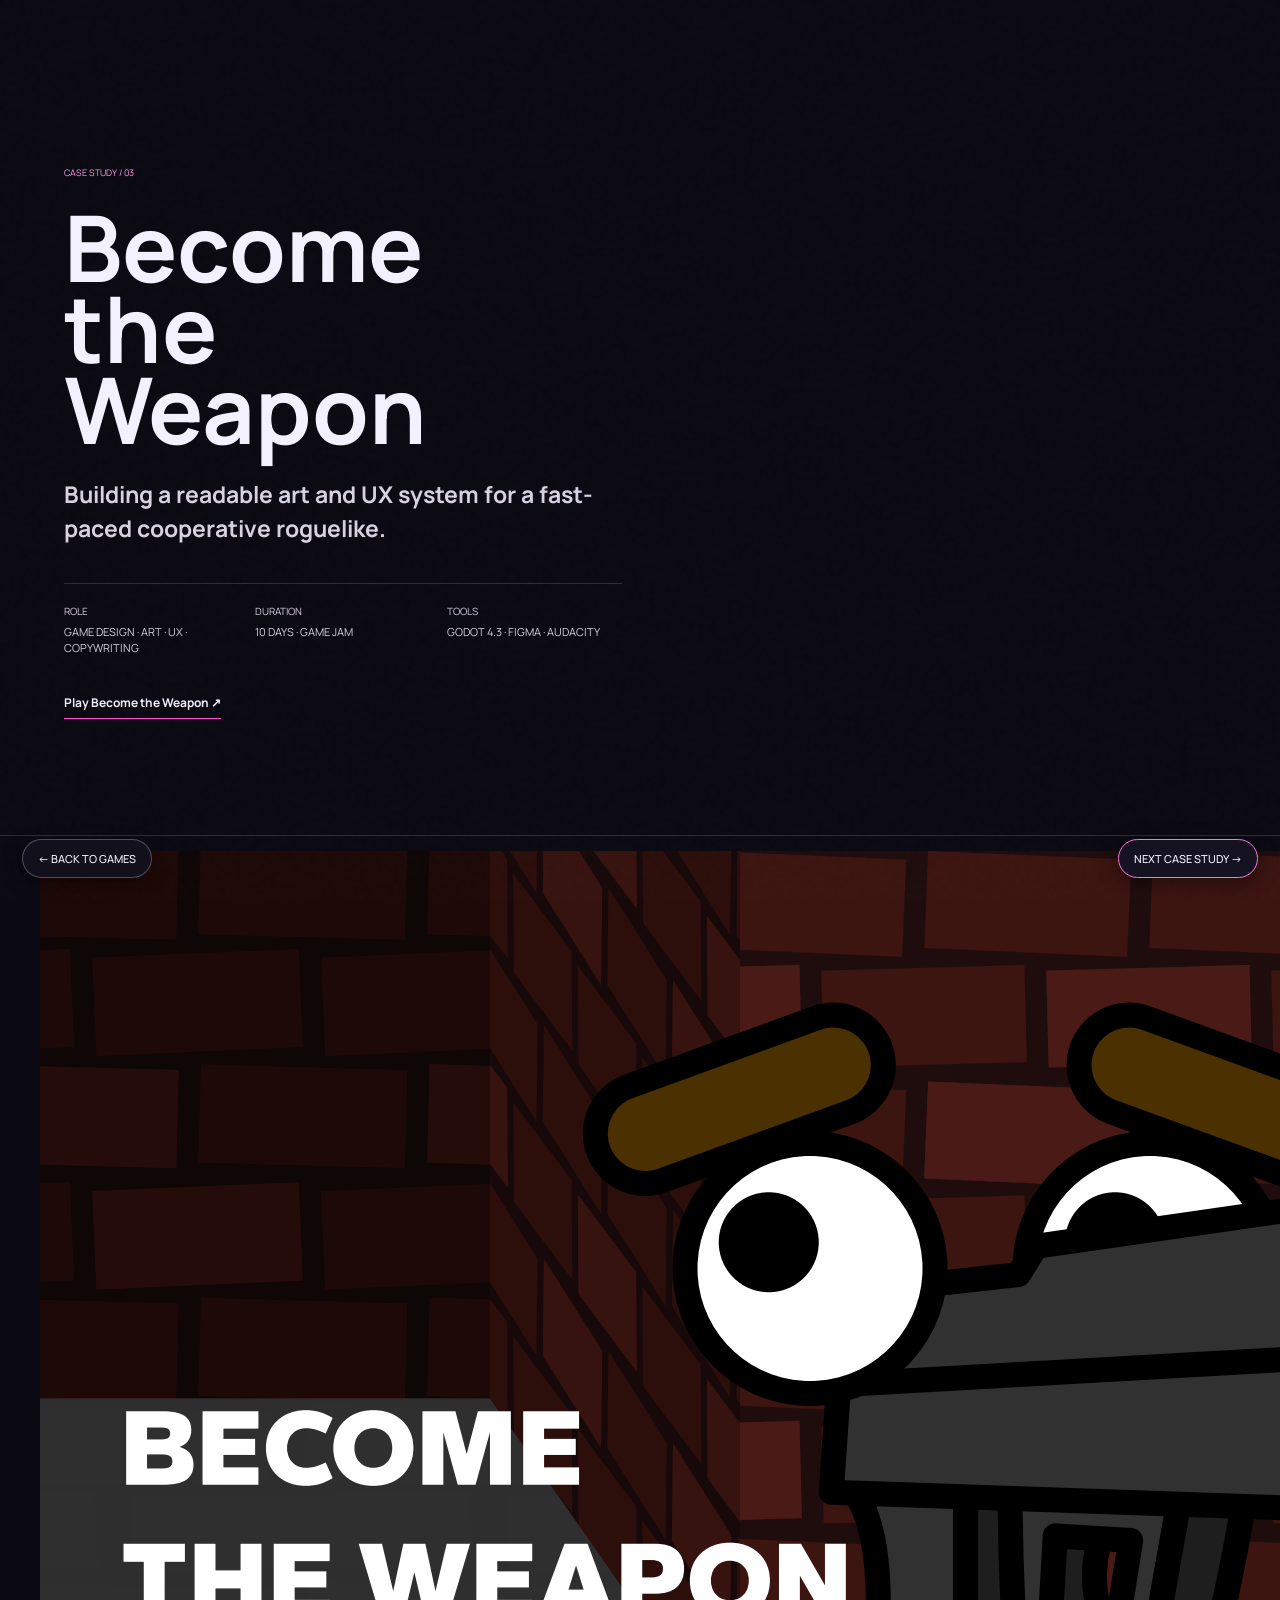
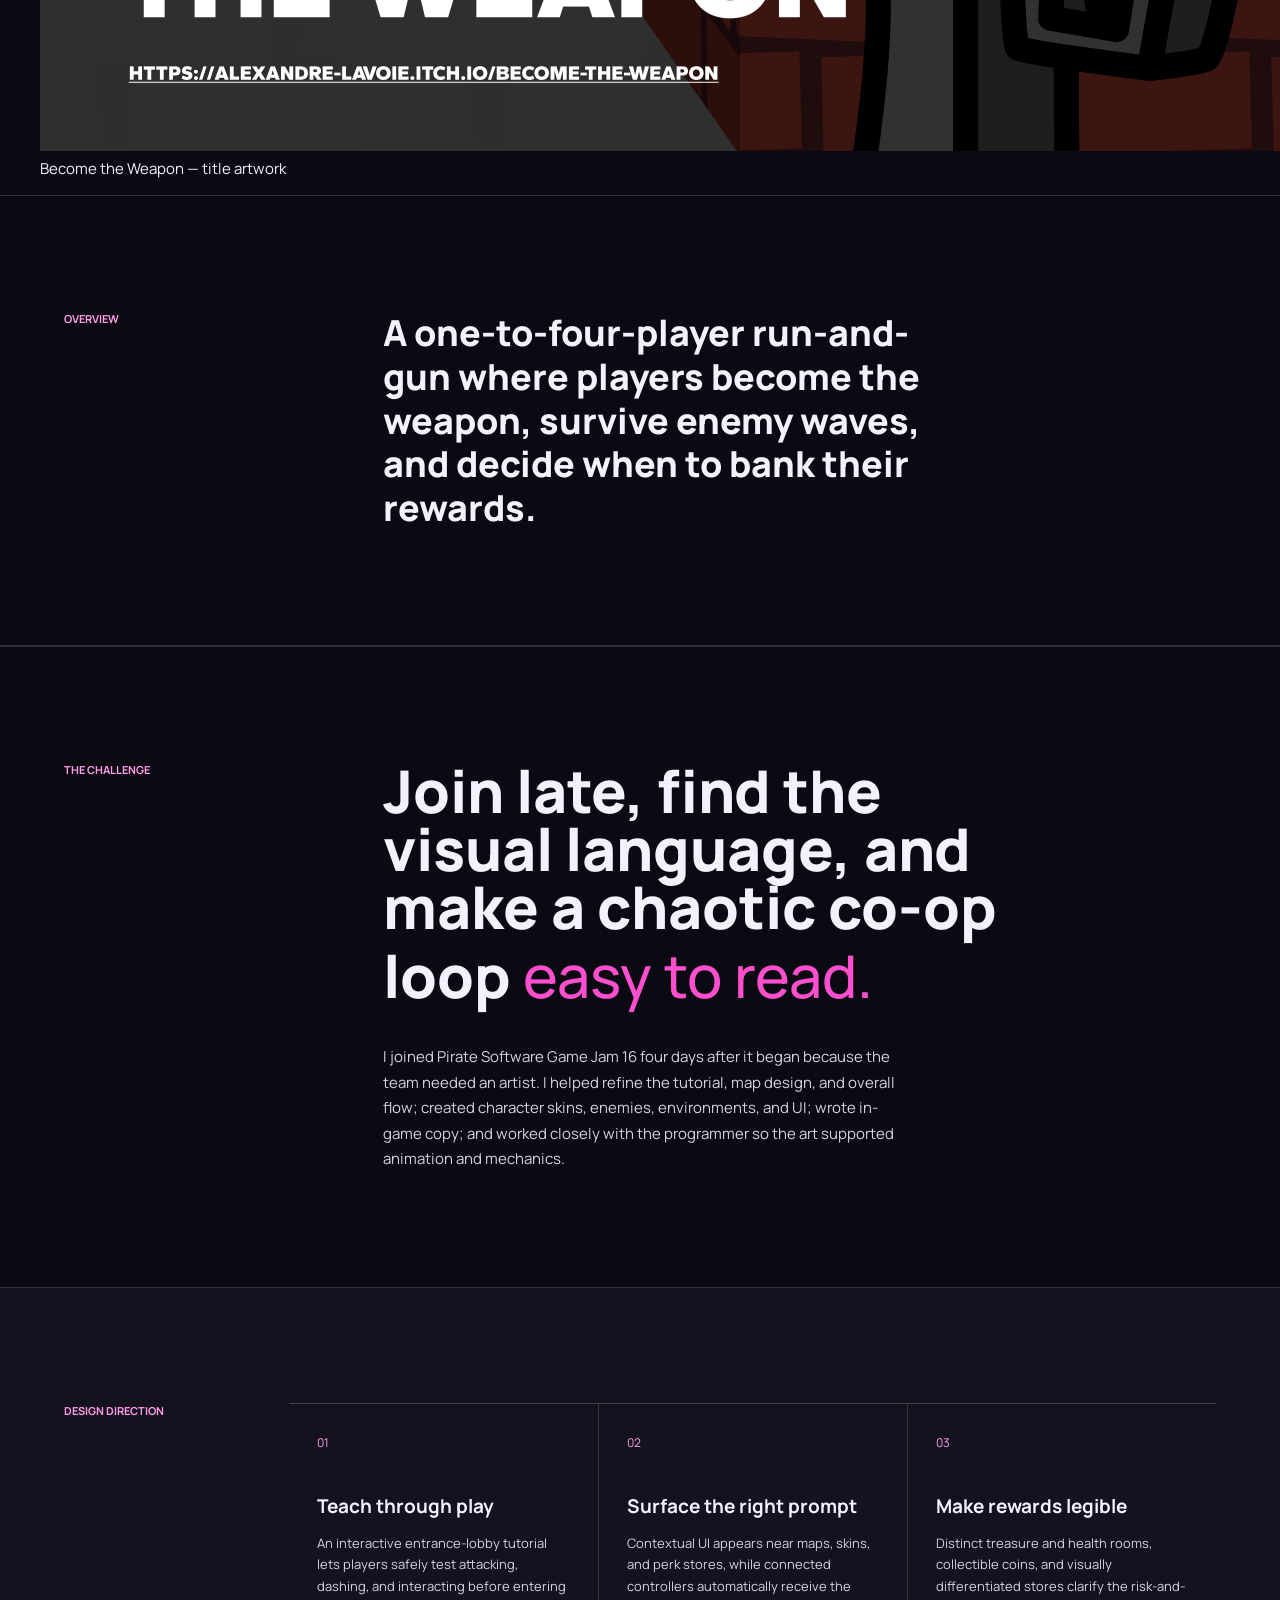
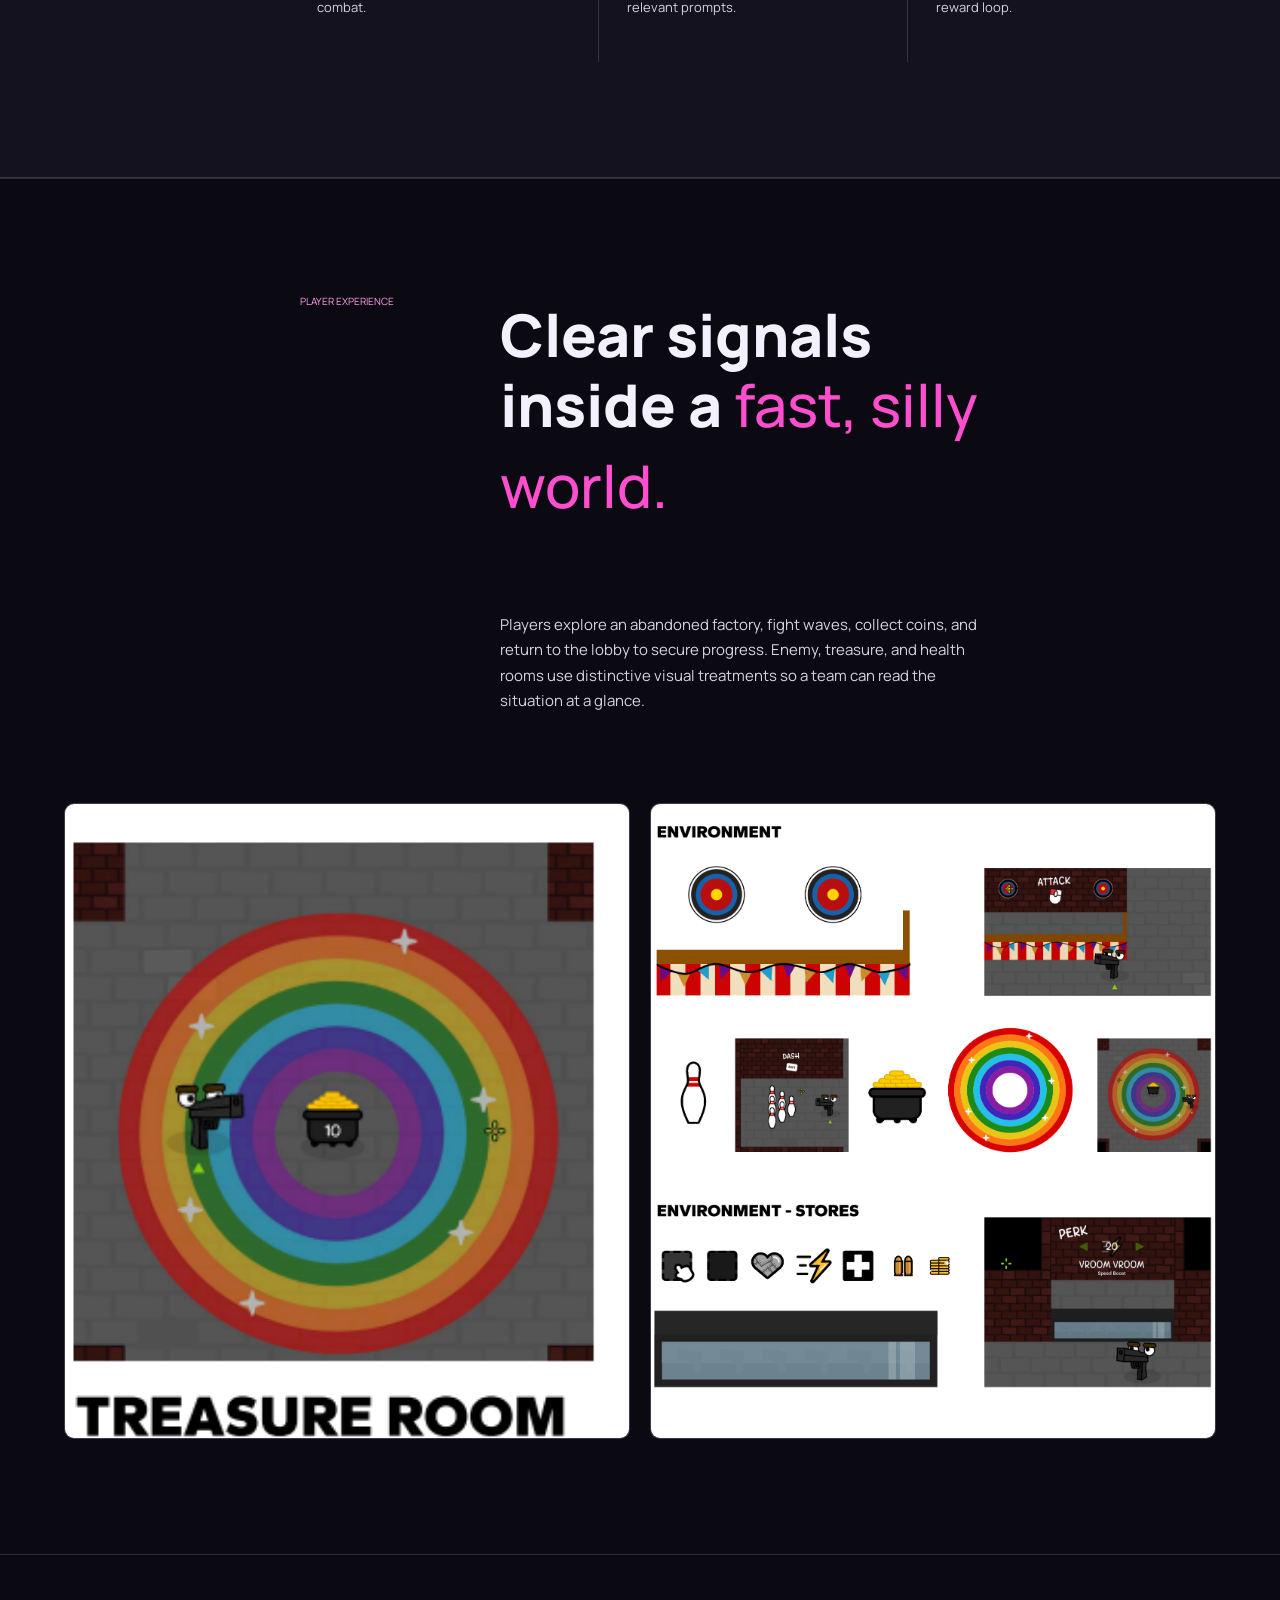
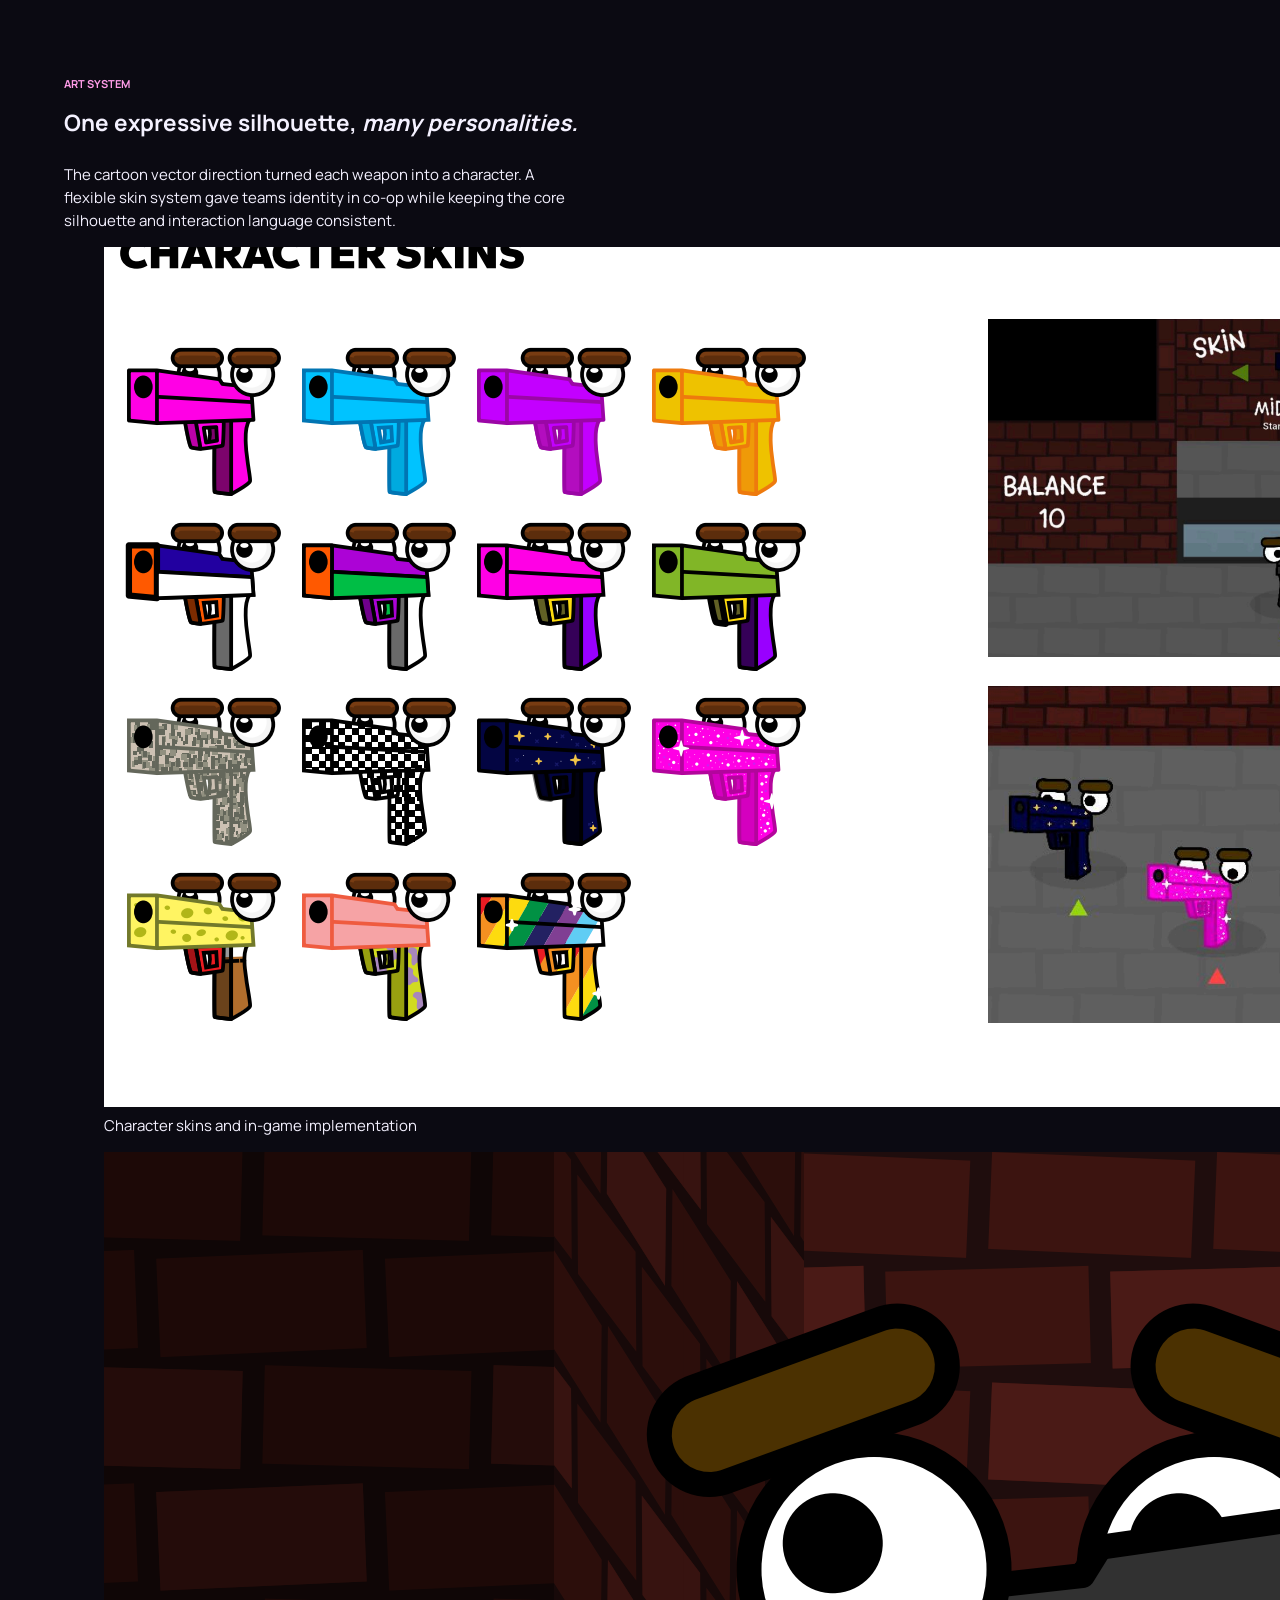
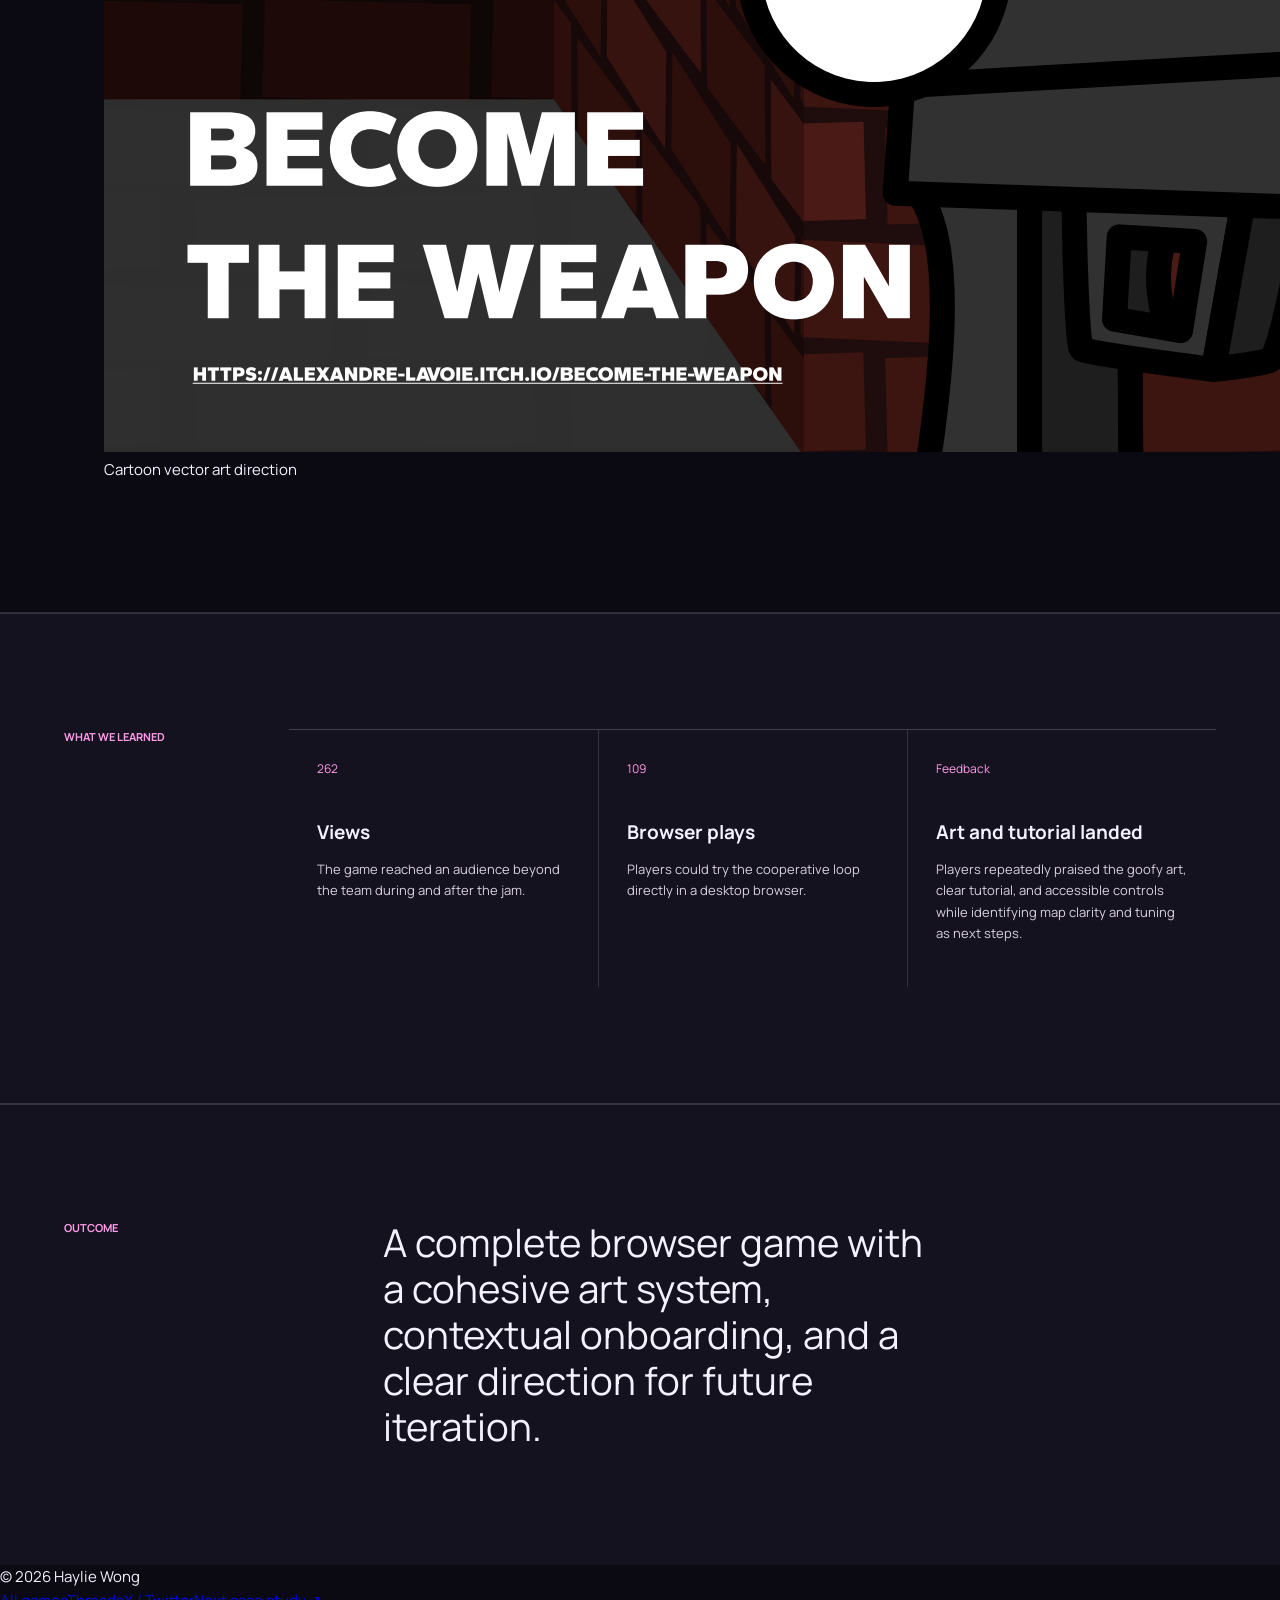
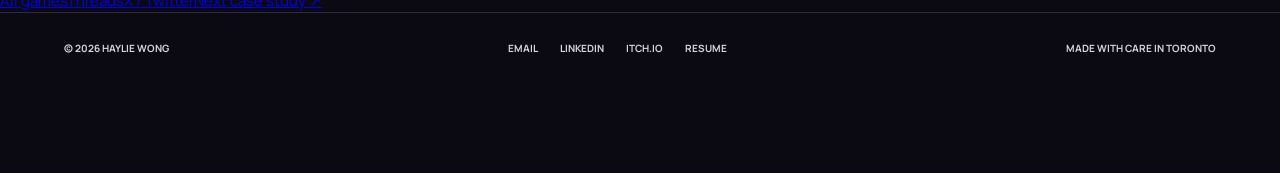
==== commit 242a65a3: "trial v1.0" ====
--- a/become-the-weapon.html
+++ b/become-the-weapon.html
@@ -1,4 +1,4 @@
-<!doctype html><html lang="en"><head><meta charset="UTF-8" /><meta name="viewport" content="width=device-width, initial-scale=1.0" /><meta name="description" content="Become the Weapon game design, art, and UX case study by Haylie Wong." /><title>Become the Weapon — Haylie Wong</title><link rel="preconnect" href="https://fonts.googleapis.com" /><link rel="preconnect" href="https://fonts.gstatic.com" crossorigin /><link href="https://fonts.googleapis.com/css2?family=Fredoka:wght@500;600;700&family=Manrope:wght@400;500;600;700;800&display=swap" rel="stylesheet" /><link rel="stylesheet" href="styles.css" /></head>
+<!doctype html><html lang="en"><head><meta charset="UTF-8" /><meta name="viewport" content="width=device-width, initial-scale=1.0" /><meta name="description" content="Become the Weapon game design, art, and UX case study by Haylie Wong." /><title>Become the Weapon — Haylie Wong</title><link rel="preconnect" href="https://fonts.googleapis.com" /><link rel="preconnect" href="https://fonts.gstatic.com" crossorigin /><link href="https://fonts.googleapis.com/css2?family=Fredoka:wght@500;600;700&family=Manrope:wght@400;500;600;700;800&display=swap" rel="stylesheet" /><link rel="stylesheet" href="styles.css?v=portfolio-merged-20260816c" /></head>
 <body class="case-page weapon-case"><a class="skip-link" href="#main-content">Skip to content</a><div class="grain" aria-hidden="true"></div><main id="main-content">
   <section class="case-hero"><button class="back-button" data-back>← Back to games</button><div class="case-label">Case study / 03</div><h1>Become the Weapon</h1><p class="case-lede">Building a readable art and UX system for a fast-paced cooperative roguelike.</p><div class="case-details"><span><b>Role</b>Game design · Art · UX · Copywriting</span><span><b>Duration</b>10 days · Game jam</span><span><b>Tools</b>Godot 4.3 · Figma · Audacity</span></div><a class="case-live-link" href="https://alexandre-lavoie.itch.io/become-the-weapon" target="_blank" rel="noopener noreferrer">Play Become the Weapon ↗</a></section>
   <figure class="title-banner weapon-banner"><img src="assets/become-weapon-cover.png" alt="Become the Weapon title art" /><figcaption>Become the Weapon — title artwork</figcaption></figure>
@@ -10,4 +10,4 @@
   <section class="case-section decisions results-section"><span>What we learned</span><div class="decision-list"><article><b>262</b><h3>Views</h3><p>The game reached an audience beyond the team during and after the jam.</p></article><article><b>109</b><h3>Browser plays</h3><p>Players could try the cooperative loop directly in a desktop browser.</p></article><article><b>Feedback</b><h3>Art and tutorial landed</h3><p>Players repeatedly praised the goofy art, clear tutorial, and accessible controls while identifying map clarity and tuning as next steps.</p></article></div></section>
   <section class="case-outcome"><span>Outcome</span><p>A complete browser game with a cohesive art system, contextual onboarding, and a clear direction for future iteration.</p></section>
   <footer class="case-footer"><span>© 2026 Haylie Wong</span><div><a href="games.html#games">All games</a><a href="https://www.threads.com/@szzzeler" target="_blank" rel="noopener noreferrer">Threads</a><a href="https://x.com/szzzeler" target="_blank" rel="noopener noreferrer">X / Twitter</a><a href="suko-wednesday.html">Next case study ↗</a></div></footer>
-</main><script src="script.js?v=20260810-ux"></script></body></html>
+</main><script src="script.js?v=portfolio-merged-20260816c"></script></body></html>
--- a/styles.css
+++ b/styles.css
@@ -247,6 +247,7 @@
 .aurora-case .case-hero{min-height:auto;padding-bottom:72px}.aurora-case .case-hero h1,.aurora-case .case-hero .case-lede,.aurora-case .case-hero .case-details{grid-column:1/-1}.aurora-case .case-hero h1{max-width:none;font-size:clamp(42px,6vw,72px);white-space:nowrap}.aurora-case .case-hero .case-lede{max-width:48rem}.aurora-case .case-hero .case-details{max-width:960px}
 .evidence-inventory .evidence-masonry img{background:#111;object-fit:contain}
 .inventory-image-grid img:only-child{grid-column:1/-1}
+.inventory-image-grid figure{margin:0;overflow:hidden;border:1px solid #ffffff2b;background:#151222}.inventory-image-grid figure img{height:auto;min-height:0;border:0}.inventory-image-grid figcaption{display:grid;gap:7px;padding:18px 20px}.inventory-image-grid figcaption b{font-size:12px;letter-spacing:.065em;text-transform:uppercase;color:#ff9ce8}.inventory-image-grid figcaption span{color:#d8d1e2;font-size:12px;line-height:1.55}
 .signal-case .case-metrics{background:#ffffff26;border-color:#ffffff26;box-shadow:0 18px 44px #00000038}.signal-case .case-metrics>div{background:#151222;color:#f4f1ff}.signal-case .case-metrics b{color:#ff72db}.signal-case .case-metrics span{color:#d8d1e2}
 @media(max-width:760px){.toadally-case .case-hero{padding-bottom:58px}.toadally-case .case-hero h1{font-size:clamp(42px,11vw,58px)}.toadally-title-banner{padding:24px}.toadally-title-banner img{aspect-ratio:1.8/1}.sompo-case .case-hero h1,.aurora-case .case-hero h1{font-size:clamp(24px,7.2vw,38px)}.sompo-case .case-visual{aspect-ratio:1.5/1;margin-top:8px}}
 .case-page .case-hero > .case-visual{position:relative;right:auto;bottom:auto;width:auto;height:auto}
@@ -265,15 +266,17 @@
 @media(max-width:760px){.project-tools{margin-top:12px!important}.supporting-project-grid .project-tools{padding-top:11px;margin-top:12px!important}}
 
 /* Shared Product Design / Games navigation */
-.portfolio-switcher{display:flex;align-items:center;gap:3px;padding:3px;border:1px solid #ffffff2e;border-radius:999px;background:#151222;color:#f4f1ff}
-.portfolio-switcher a{padding:8px 13px;border-radius:999px;color:inherit;font:700 10px/1 Manrope,Arial,sans-serif;letter-spacing:.045em;text-decoration:none;text-transform:uppercase;white-space:nowrap;transition:background .2s ease,color .2s ease}
-.portfolio-switcher a:hover{color:#ff9ce8}.portfolio-switcher a.active{background:#ff72db;color:#0b0a12}
 .skip-link{position:fixed;top:10px;left:10px;z-index:100;padding:10px 14px;background:#ff72db;color:#0b0a12;font:700 11px Manrope,Arial,sans-serif;text-decoration:none;transform:translateY(-150%);transition:transform .2s ease}.skip-link:focus{transform:none}
-.portfolio-switcher-floating{position:fixed;top:20px;left:50%;z-index:40;transform:translateX(-50%);box-shadow:0 10px 32px #0006}
+.bottom-nav{gap:10px;padding:0;border:0;background:transparent;box-shadow:none;backdrop-filter:none}
+.portfolio-mode-switch,.utility-nav{display:flex;align-items:center;padding:5px;border:1px solid #ffffff30;border-radius:999px;background:#100d18e6;box-shadow:0 10px 35px #00000080;backdrop-filter:blur(18px)}
+.portfolio-mode-switch{gap:2px;border-color:#ff72db99;background:#08070de8;box-shadow:0 10px 35px #00000080,inset 0 0 0 1px #0006}
+.utility-nav{gap:3px}
+.bottom-nav .portfolio-mode-switch a{padding:10px 12px;font-weight:800;letter-spacing:.035em;text-transform:uppercase}
+.bottom-nav .portfolio-destination{color:#f4eafa}.bottom-nav .portfolio-destination:hover{color:#ff9ce8}.bottom-nav .portfolio-destination.active{background:linear-gradient(135deg,#ff72db,#ff4fcf);color:#130a15;box-shadow:0 0 18px #ff4fcf55}
 .games-page .games-hero{background-image:radial-gradient(circle at 84% 24%,#ff72db2e,transparent 27%),radial-gradient(circle at 12% 82%,#ff765433,transparent 30%)}
 .games-page .games-hero .hero-copy{max-width:890px}.games-page .games-hero .hero-copy h1{max-width:10ch}
 .games-projects{grid-template-columns:repeat(2,minmax(0,1fr))}.games-projects .project:last-child{grid-column:1/-1;max-width:calc(50% - 2vw)}
 .games-projects .project-art{aspect-ratio:16/10}.games-projects .project-art img{object-position:center!important}
 .studio-mark{display:block;width:100%;height:auto;max-height:210px;object-fit:contain}
-@media(max-width:980px){.site-header{gap:18px}.main-nav{gap:18px}.portfolio-switcher a{padding:8px 10px}}
-@media(max-width:760px){.site-header .portfolio-switcher{position:absolute;top:91px;left:50%;z-index:6;transform:translateX(-50%);box-shadow:0 10px 28px #0005}.hero{padding-top:150px}.portfolio-switcher-floating{top:12px}.games-projects{grid-template-columns:1fr}.games-projects .project:last-child{grid-column:auto;max-width:none}.games-projects .project-art{width:100%;height:auto;aspect-ratio:16/10}.games-page .games-hero .hero-copy h1{max-width:none}}
+@media(max-width:980px){.site-header{gap:18px}.main-nav{gap:18px}}
+@media(max-width:760px){.games-projects{grid-template-columns:1fr}.games-projects .project:last-child{grid-column:auto;max-width:none}.games-projects .project-art{width:100%;height:auto;aspect-ratio:16/10}.games-page .games-hero .hero-copy h1{max-width:none}.bottom-nav{right:8px;left:8px;justify-content:center;gap:6px;padding:0}.bottom-nav a{padding:8px 6px;font-size:8px}.portfolio-mode-switch,.utility-nav{padding:3px}.portfolio-mode-switch{gap:1px}.utility-nav{gap:1px}.bottom-nav .portfolio-mode-switch a{padding:8px 7px;font-size:8px}}
